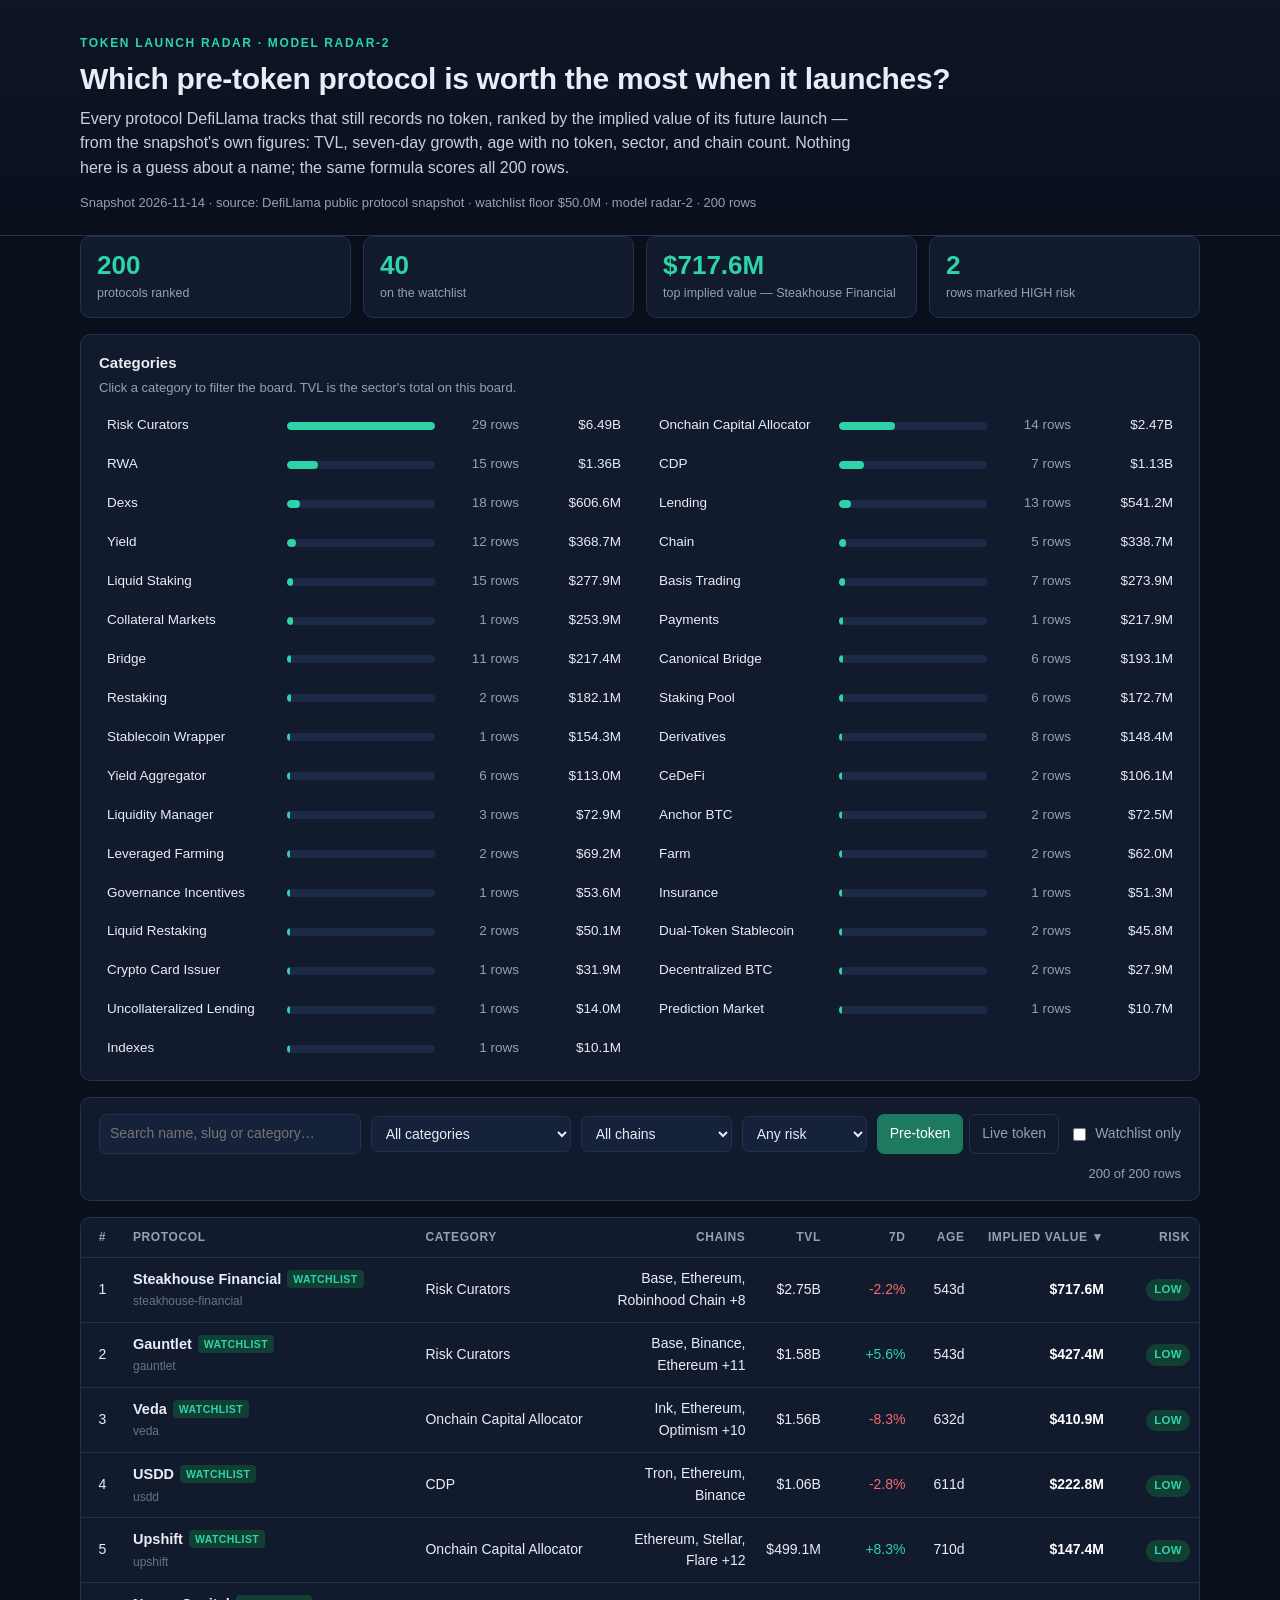
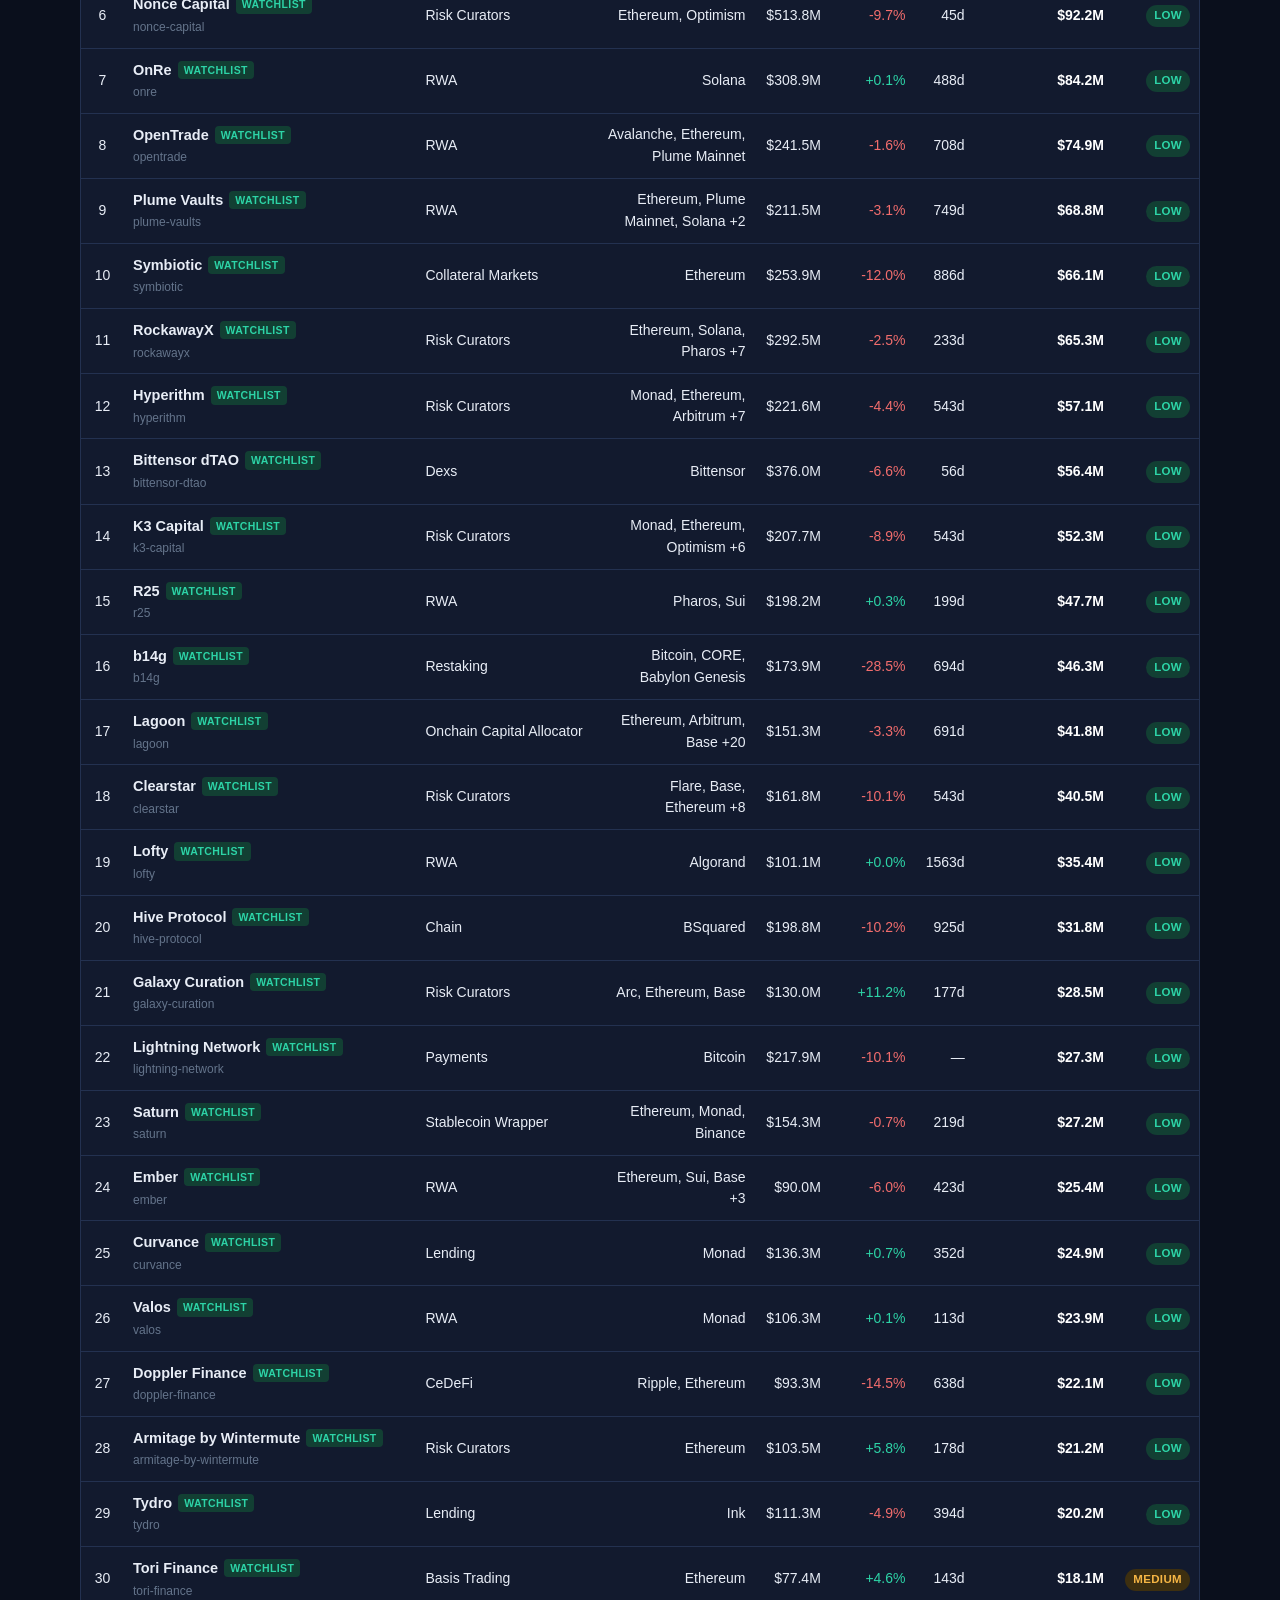
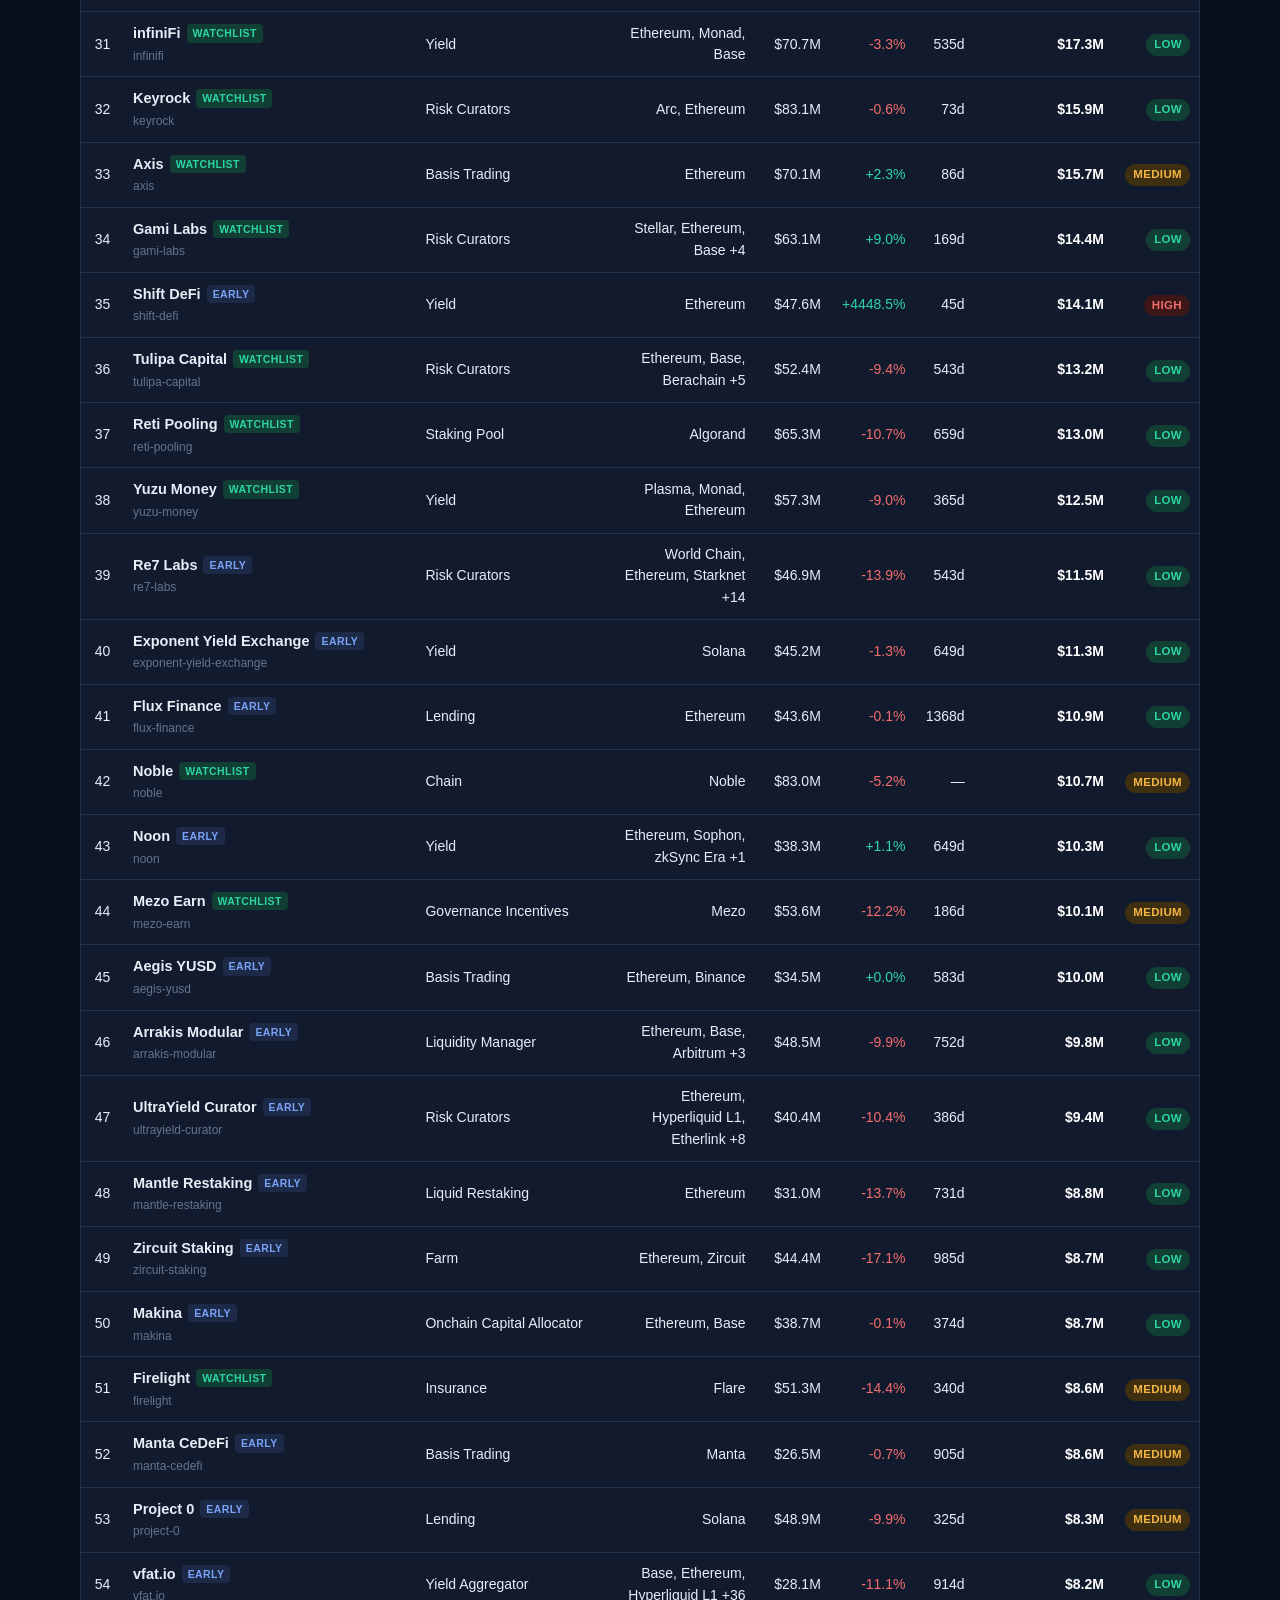
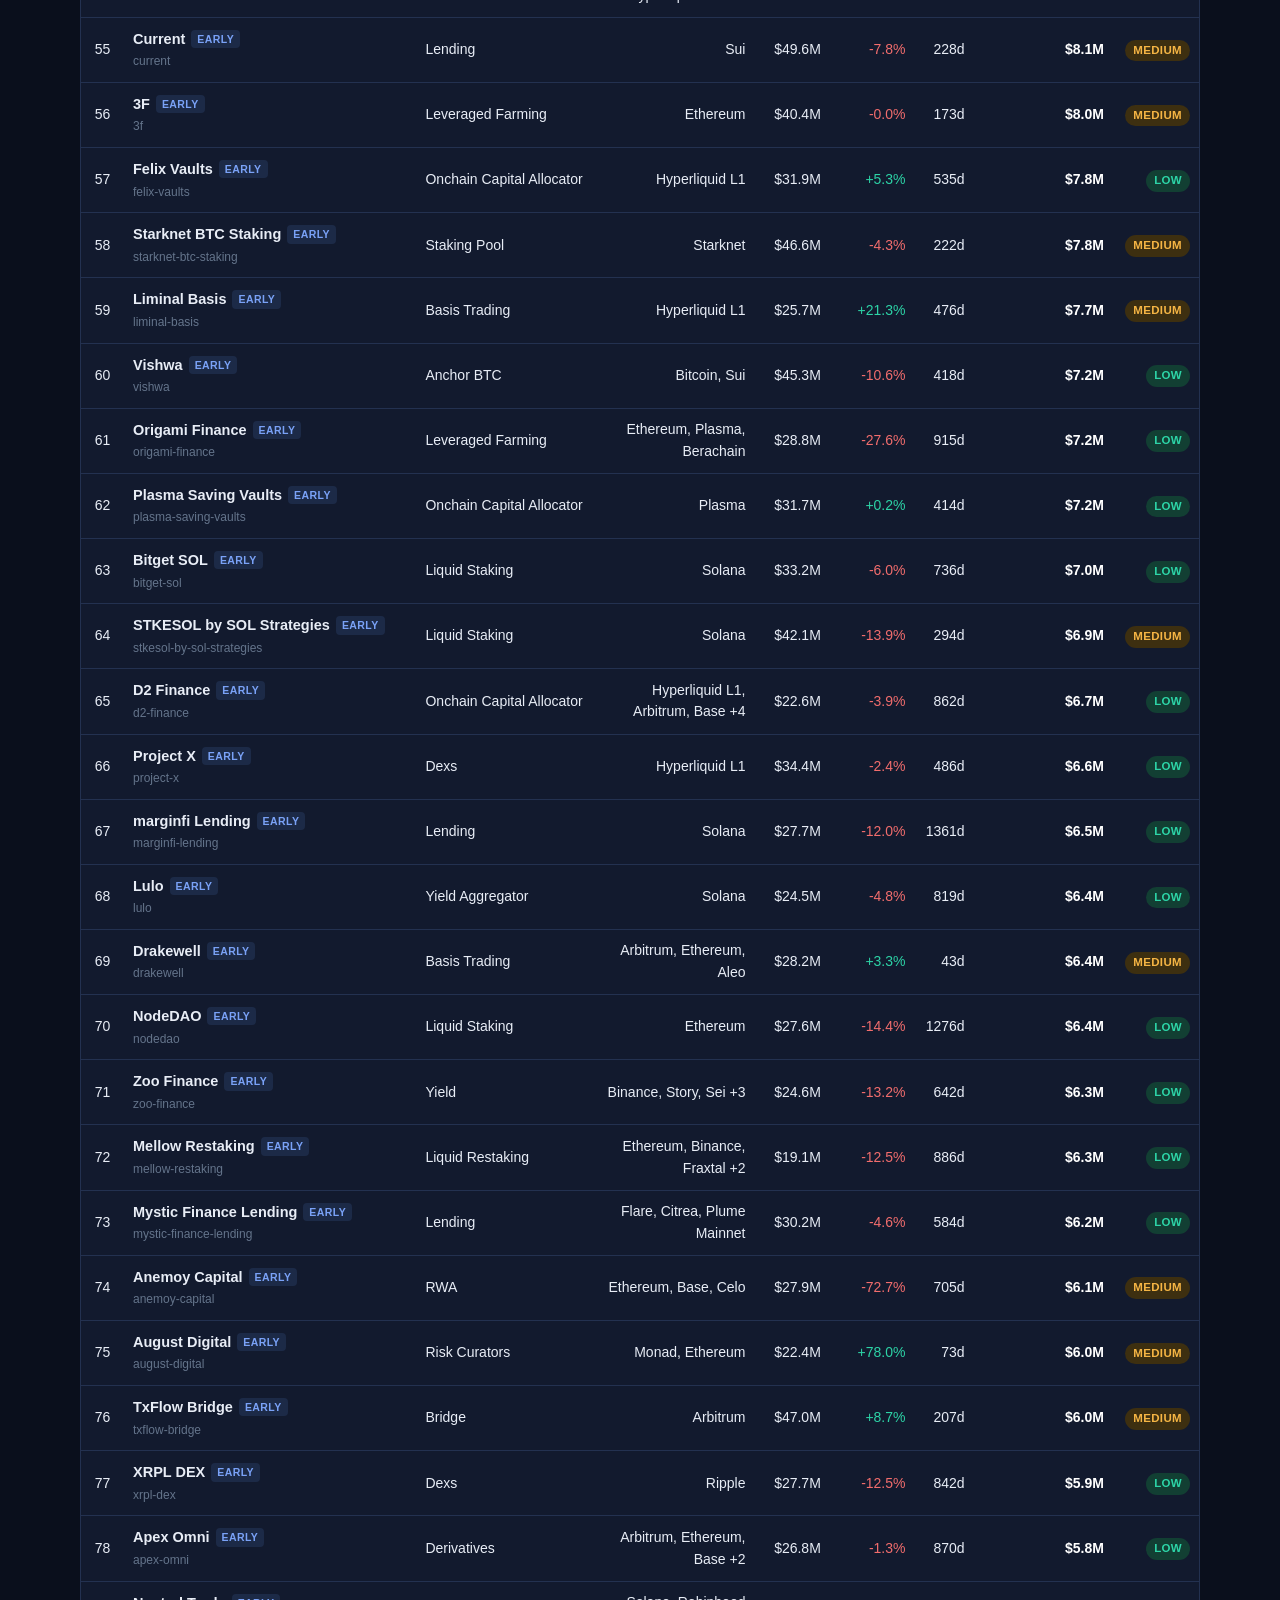
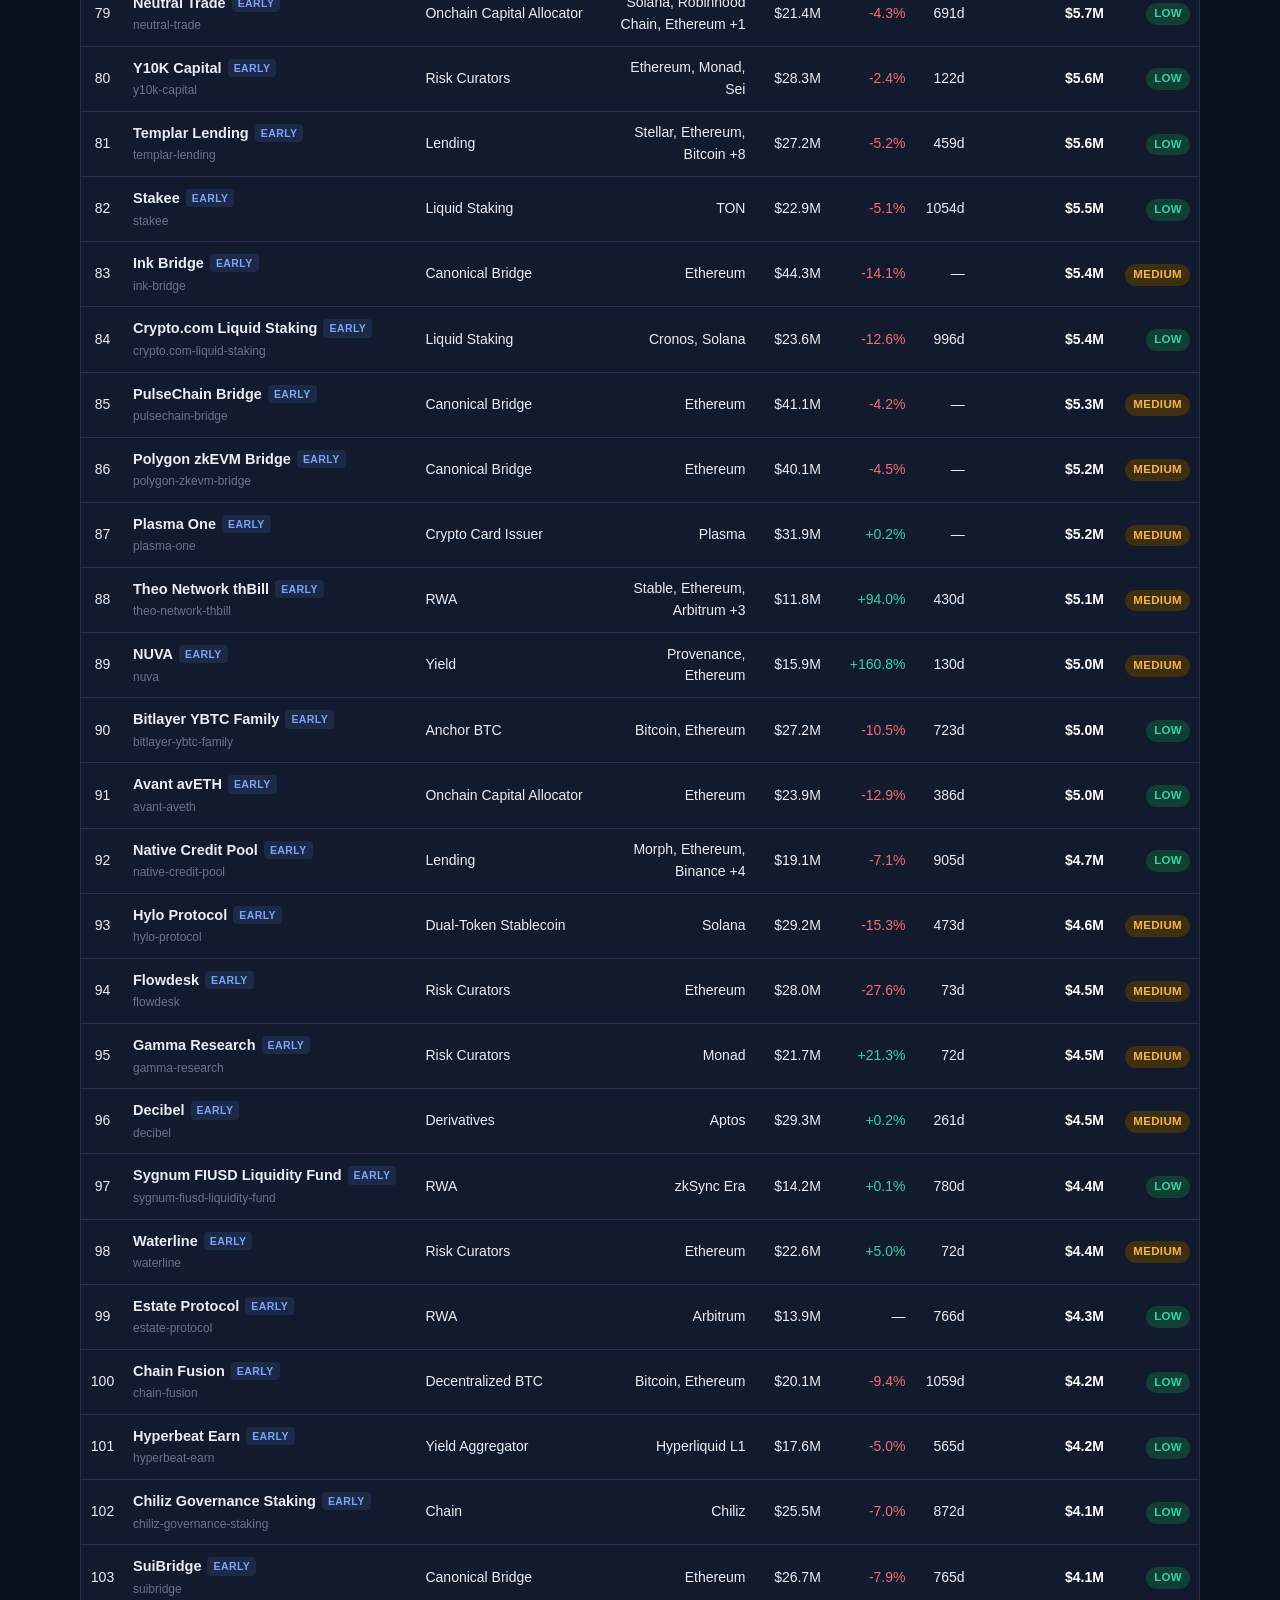
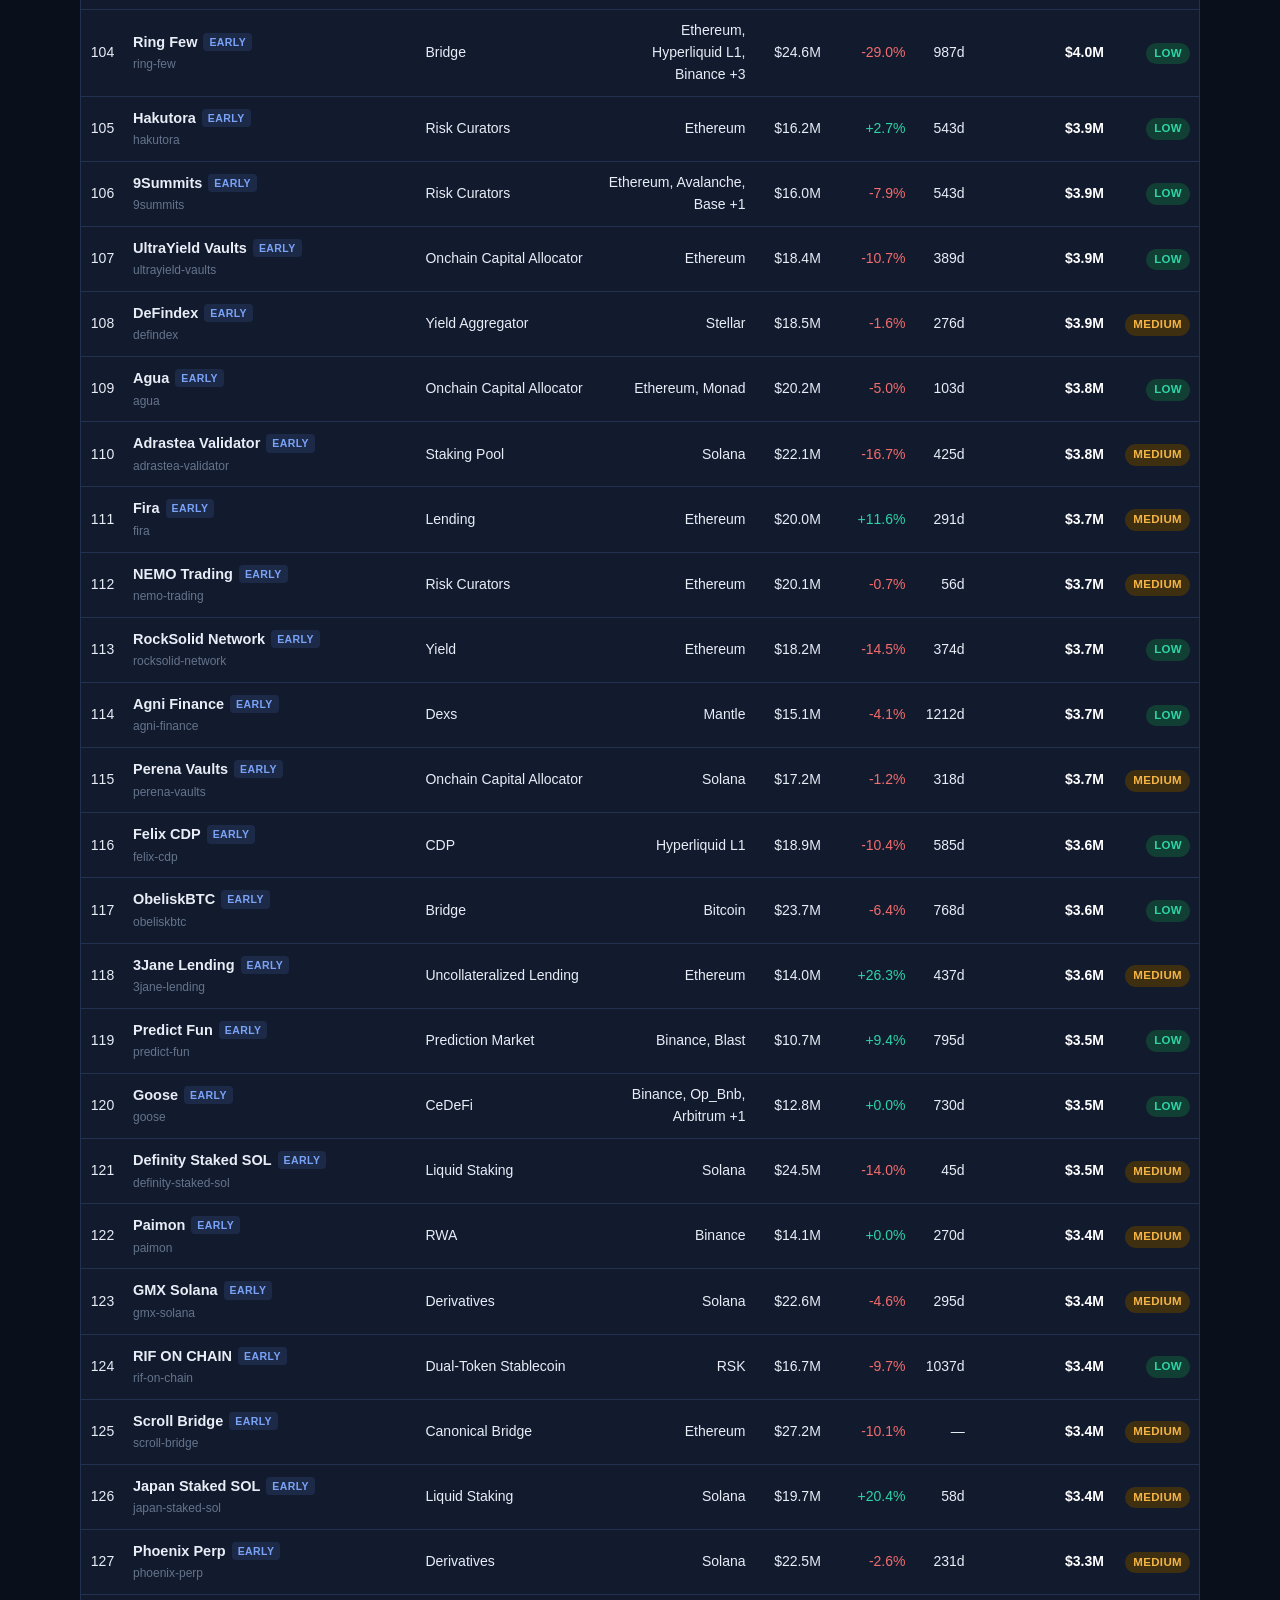
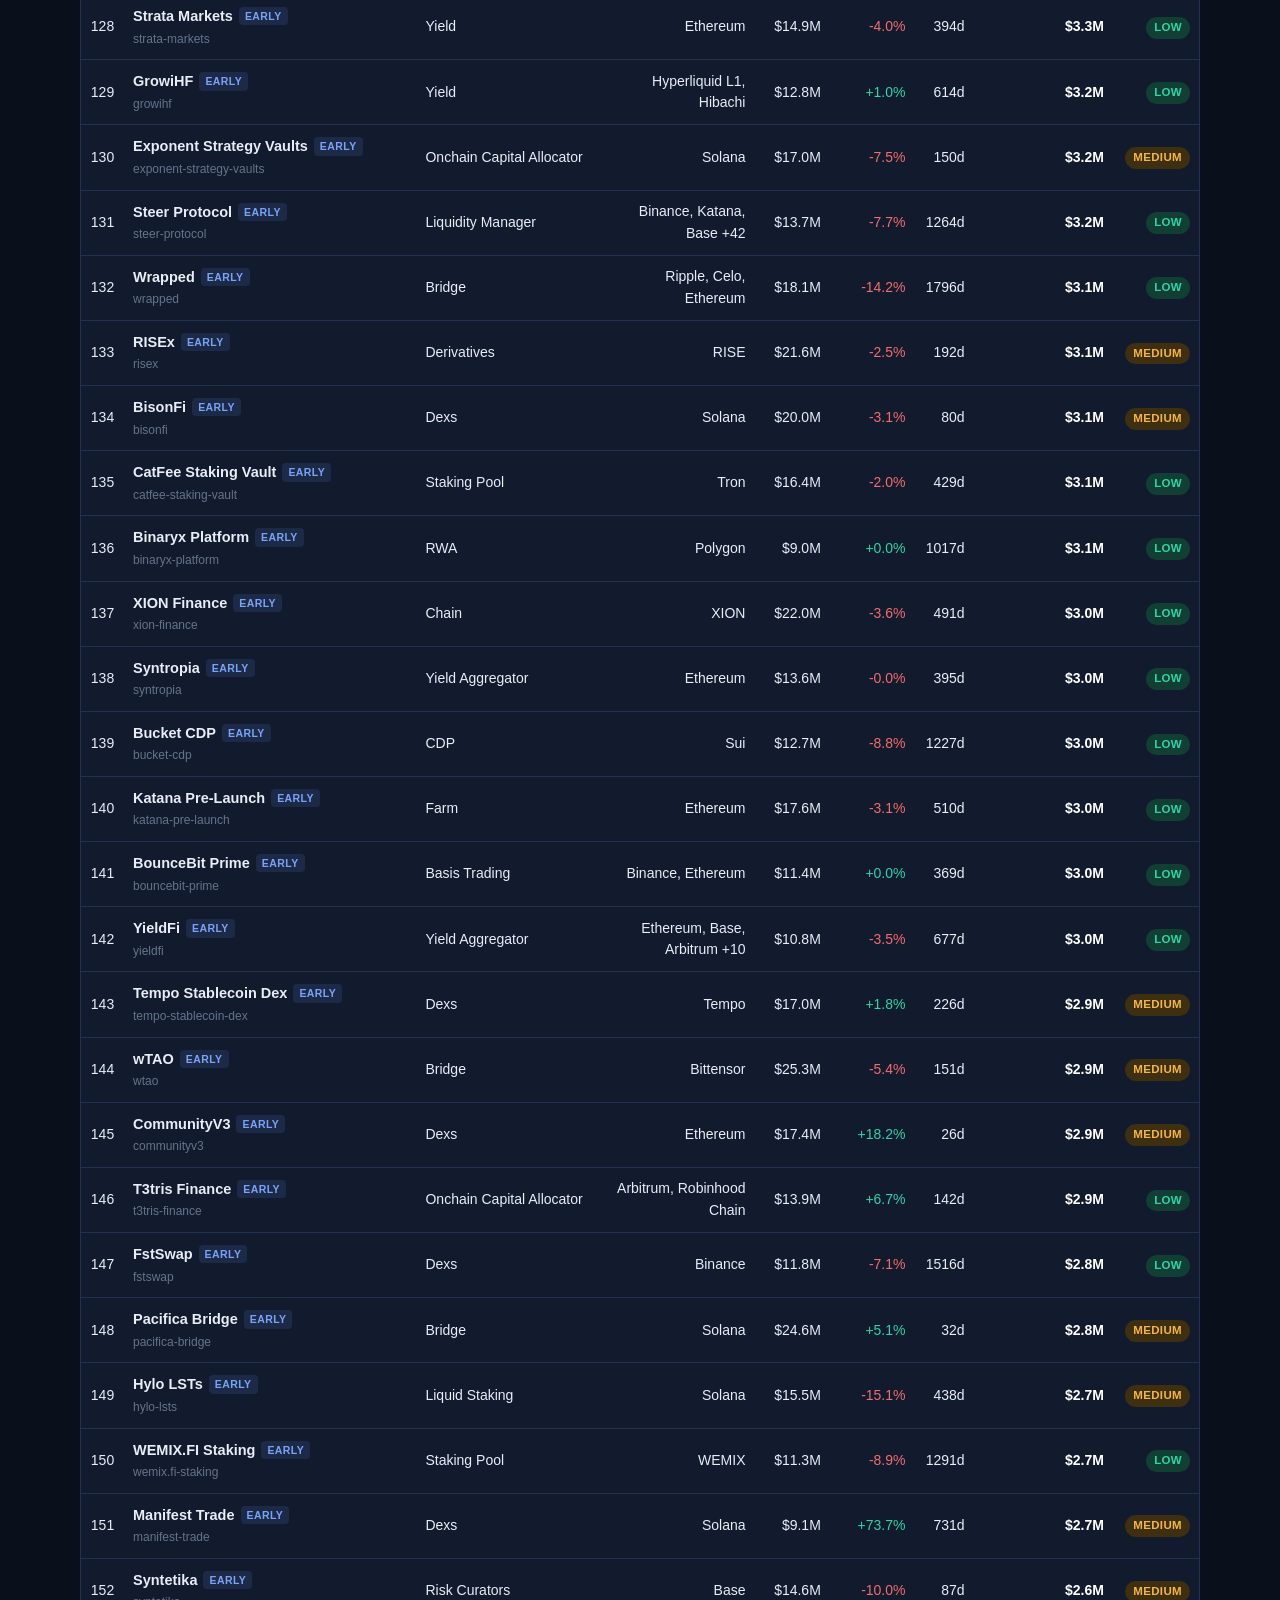
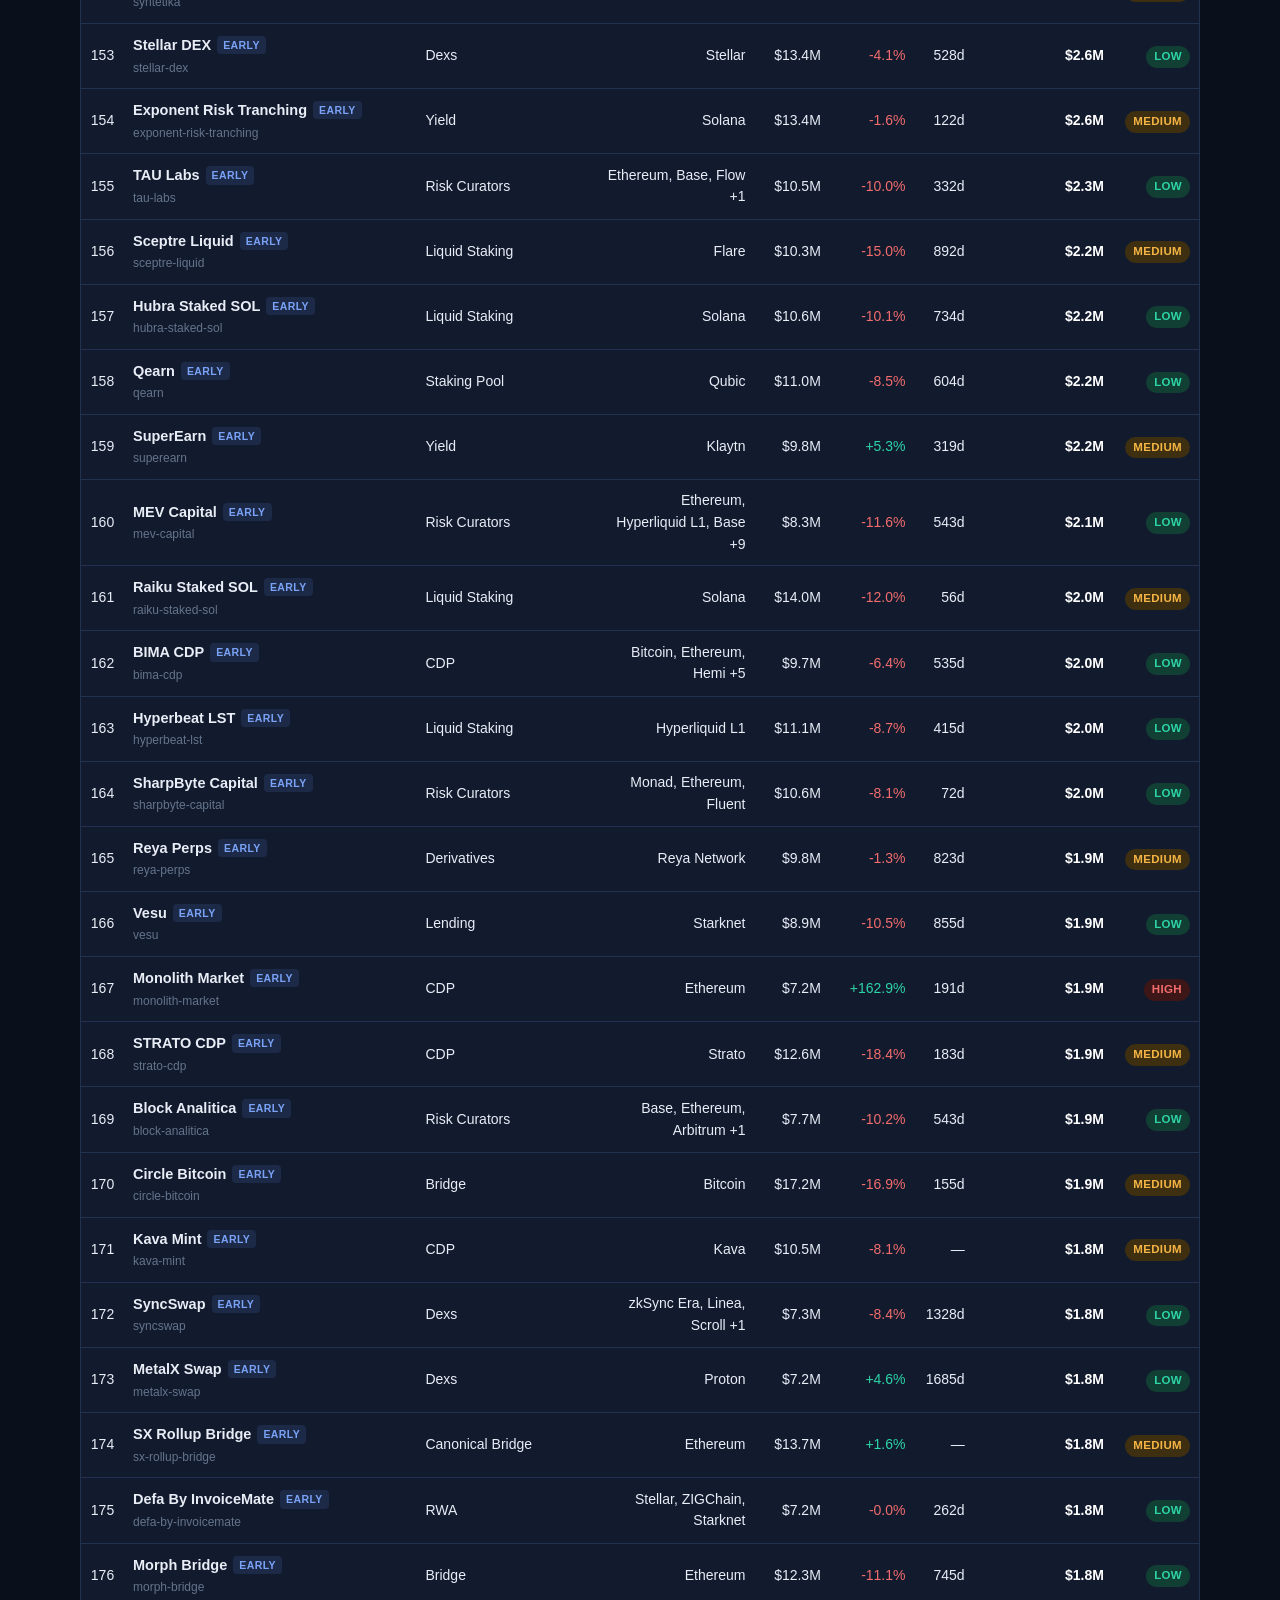
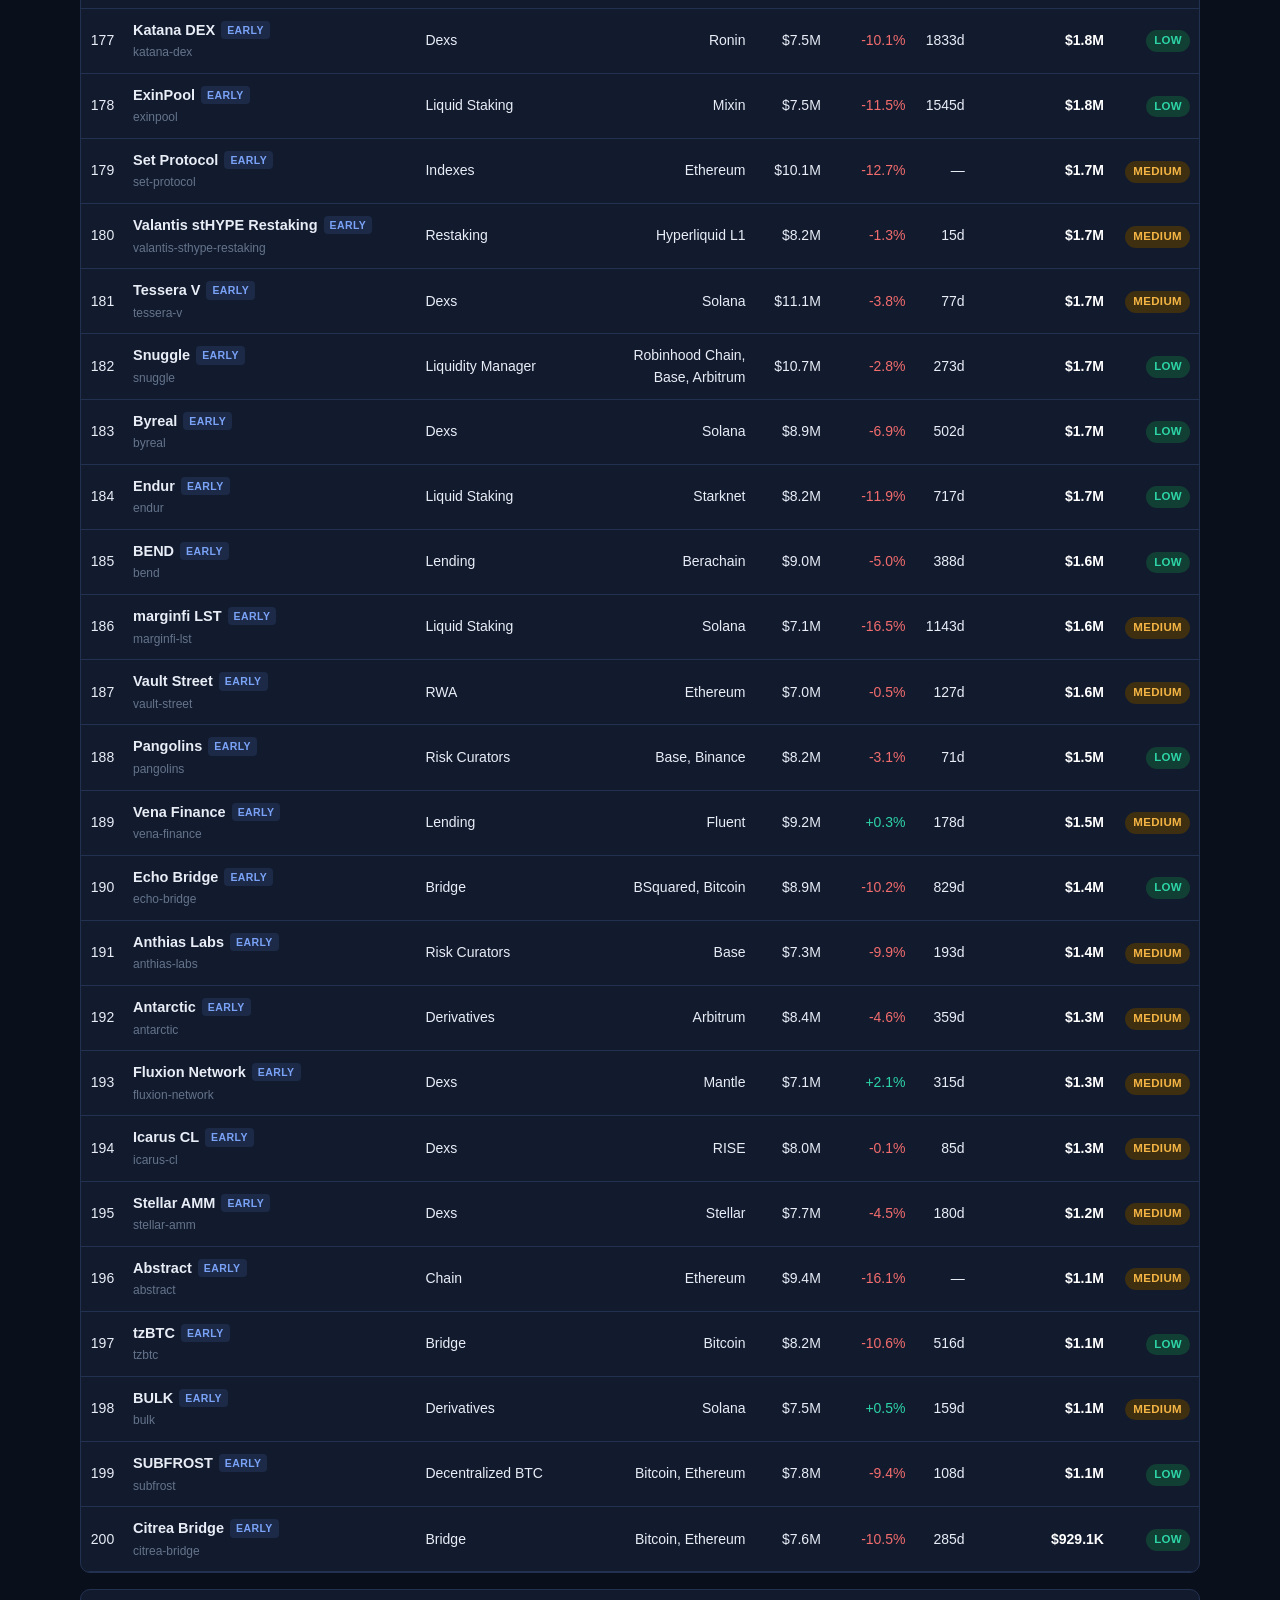
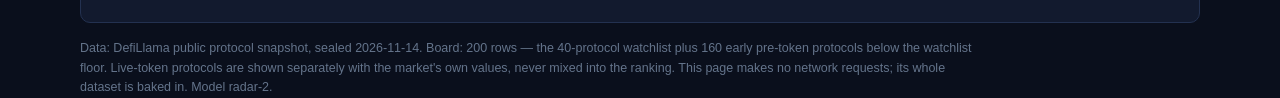
==== out/dashboard/index.html @ c3f850c4 "Token Launch Radar: 200-row board from 2026-11-14 DefiLlama snapshot, dashboard, dossier" ====
<!doctype html>
<html lang="en">
<head>
<meta charset="utf-8">
<meta name="viewport" content="width=device-width, initial-scale=1">
<title>Token Launch Radar — pre-token protocols, ranked by implied launch value</title>
<meta name="description" content="A static radar of pre-token DeFi protocols ranked by the implied value of their future token, with farm plans. Data: DefiLlama snapshot, 2026-11-14. No network.">
<link rel="stylesheet" href="app.css">
</head>
<body>
<header class="top">
  <div class="wrap">
    <p class="kicker">Token Launch Radar · model radar-2</p>
    <h1>Which pre-token protocol is worth the most when it launches?</h1>
    <p class="lede">Every protocol DefiLlama tracks that still records no token, ranked by the implied value of
    its future launch — from the snapshot's own figures: TVL, seven-day growth, age with no token,
    sector, and chain count. Nothing here is a guess about a name; the same formula scores all 200 rows.</p>
    <p class="meta" id="meta">Loading snapshot…</p>
  </div>
</header>
<main class="wrap" id="app">
  <section class="stats" id="stats" aria-label="Board statistics"></section>
  <section class="panel" id="cats" aria-label="Categories"></section>
  <section class="panel controls" id="controls" aria-label="Filters"></section>
  <section class="panel" id="detail" hidden aria-label="Protocol detail"></section>
  <section class="panel tablewrap" id="table" aria-label="Ranked board"></section>
  <section class="panel model" id="model" aria-label="How the model works"></section>
</main>
<footer class="wrap">
  <p>Data: DefiLlama public protocol snapshot, sealed 2026-11-14. Board: 200 rows — the 40-protocol
  watchlist plus 160 early pre-token protocols below the watchlist floor. Live-token protocols are
  shown separately with the market's own values, never mixed into the ranking. This page makes no
  network requests; its whole dataset is baked in. Model radar-2.</p>
</footer>
<script src="../data.js"></script>
<script src="app.js"></script>
</body>
</html>
---- out/dashboard/app.css ----
:root {
  --bg: #0a0f1c;
  --surface: #121a2e;
  --surface-2: #16213a;
  --border: #233150;
  --text: #e8edf6;
  --muted: #93a1b8;
  --faint: #64748b;
  --accent: #2dd4a7;
  --accent-dim: #1d7a61;
  --amber: #f5b544;
  --red: #f26d6d;
  --blue: #7aa2f7;
  --radius: 10px;
}
* { box-sizing: border-box; }
html { background: var(--bg); }
body {
  margin: 0;
  background: var(--bg);
  color: var(--text);
  font: 15px/1.55 -apple-system, "Segoe UI", Roboto, "Helvetica Neue", Arial, sans-serif;
  -webkit-font-smoothing: antialiased;
}
.wrap { max-width: 1160px; margin: 0 auto; padding: 0 20px; }
.top { padding: 34px 0 22px; border-bottom: 1px solid var(--border); background: linear-gradient(180deg, #0d1526, var(--bg)); }
.kicker { margin: 0 0 8px; color: var(--accent); font-size: 12px; font-weight: 700; letter-spacing: .14em; text-transform: uppercase; }
h1 { margin: 0 0 10px; font-size: 30px; line-height: 1.2; letter-spacing: -.01em; }
.lede { margin: 0 0 12px; max-width: 780px; color: #c6d0e2; font-size: 16px; }
.meta { margin: 0; color: var(--muted); font-size: 13px; }
main { padding: 20px 0 8px; }
.panel { background: var(--surface); border: 1px solid var(--border); border-radius: var(--radius); padding: 16px 18px; margin-bottom: 16px; }
.panel h2 { margin: 0 0 4px; font-size: 15px; }
.panel .sub { margin: 0 0 12px; color: var(--muted); font-size: 13px; }

/* stats */
.stats { display: grid; grid-template-columns: repeat(4, 1fr); gap: 12px; margin-bottom: 16px; }
.stat { background: var(--surface); border: 1px solid var(--border); border-radius: var(--radius); padding: 14px 16px; }
.stat b { display: block; font-size: 26px; line-height: 1.1; color: var(--accent); font-variant-numeric: tabular-nums; }
.stat span { color: var(--muted); font-size: 12.5px; }

/* category bars */
.catgrid { display: grid; grid-template-columns: repeat(2, 1fr); gap: 8px 22px; }
.cat { display: grid; grid-template-columns: 170px 1fr 74px 92px; align-items: center; gap: 10px; padding: 5px 8px; border-radius: 6px; border: 0; background: transparent; color: var(--text); font: inherit; font-size: 13.5px; text-align: left; cursor: pointer; }
.cat:hover, .cat.on { background: var(--surface-2); }
.cat.on { outline: 1px solid var(--accent-dim); }
.cat .bar { height: 8px; background: #1c2a47; border-radius: 4px; overflow: hidden; }
.cat .bar i { display: block; height: 100%; background: var(--accent); border-radius: 4px; }
.cat .n { color: var(--muted); text-align: right; font-variant-numeric: tabular-nums; }
.cat .tvl { text-align: right; font-variant-numeric: tabular-nums; }

/* controls */
.controls { display: flex; flex-wrap: wrap; gap: 10px; align-items: center; }
.controls input[type="search"], .controls select {
  background: var(--surface-2); color: var(--text); border: 1px solid var(--border);
  border-radius: 7px; padding: 8px 10px; font: inherit; font-size: 14px;
}
.controls input[type="search"] { flex: 1 1 220px; min-width: 180px; }
.controls select { cursor: pointer; }
.tabs { display: flex; gap: 6px; }
.tab {
  background: transparent; color: var(--muted); border: 1px solid var(--border);
  border-radius: 7px; padding: 8px 12px; font: inherit; font-size: 14px; cursor: pointer;
}
.tab[aria-pressed="true"] { background: var(--accent-dim); color: #fff; border-color: var(--accent-dim); }
.chk { display: inline-flex; gap: 6px; align-items: center; color: var(--muted); font-size: 14px; cursor: pointer; }
.count { margin-left: auto; color: var(--muted); font-size: 13px; }

/* table */
.tablewrap { padding: 0; overflow-x: auto; }
table { width: 100%; border-collapse: collapse; font-size: 14px; }
th, td { padding: 10px 9px; text-align: right; border-bottom: 1px solid var(--border); white-space: nowrap; font-variant-numeric: tabular-nums; }
/* Board table must fit its 1,118px container at a 1440px viewport (was 1,245px,
   clipping Implied value and hiding Risk): the Chains column wraps instead of
   forcing the table wider, and cell padding is trimmed 12px -> 9px. */
th:nth-child(4), td:nth-child(4) { white-space: normal; max-width: 150px; }
th:first-child, td:first-child { text-align: center; }
th:nth-child(2), td:nth-child(2), th:nth-child(3), td:nth-child(3) { text-align: left; }
th { color: var(--muted); font-size: 12px; text-transform: uppercase; letter-spacing: .05em; }
th button { background: none; border: 0; color: inherit; font: inherit; cursor: pointer; padding: 0; text-transform: inherit; letter-spacing: inherit; }
th button:hover { color: var(--text); }
tbody tr { cursor: pointer; }
tbody tr:hover, tbody tr.sel { background: var(--surface-2); }
td.name b { display: block; font-size: 14.5px; }
td.name small { color: var(--faint); font-size: 12px; }
.pos { color: var(--accent); }
.neg { color: var(--red); }
.implied { font-weight: 700; color: #fff; }
.tag { display: inline-block; margin-left: 6px; padding: 1px 6px; border-radius: 4px; font-size: 10.5px; font-weight: 700; letter-spacing: .04em; vertical-align: 1px; }
.tag.wl { background: #123f33; color: var(--accent); }
.tag.early { background: #1c2a47; color: var(--blue); }
.badge { display: inline-block; padding: 2px 8px; border-radius: 20px; font-size: 11.5px; font-weight: 700; letter-spacing: .03em; }
.badge.LOW { background: #123f33; color: var(--accent); }
.badge.MEDIUM { background: #3d2f10; color: var(--amber); }
.badge.HIGH { background: #3d1717; color: var(--red); }
.empty { padding: 28px; text-align: center; color: var(--muted); }
.empty button { margin-top: 10px; background: var(--accent-dim); color: #fff; border: 0; border-radius: 7px; padding: 8px 14px; font: inherit; cursor: pointer; }

/* detail */
#detail { border-color: var(--accent-dim); }
.detail-head { display: flex; flex-wrap: wrap; gap: 8px 16px; align-items: baseline; }
.detail-head h2 { font-size: 22px; margin: 0; }
.detail-head .cat { color: var(--muted); font-size: 13.5px; }
.detail-head .close { margin-left: auto; background: transparent; color: var(--muted); border: 1px solid var(--border); border-radius: 7px; padding: 5px 10px; font: inherit; cursor: pointer; }
.detail-grid { display: grid; grid-template-columns: 1fr 1fr; gap: 18px; margin-top: 12px; }
.detail-grid h3 { margin: 0 0 8px; font-size: 13px; text-transform: uppercase; letter-spacing: .06em; color: var(--muted); }
.big { font-size: 30px; font-weight: 800; color: var(--accent); font-variant-numeric: tabular-nums; }
.kv { display: grid; grid-template-columns: auto 1fr; gap: 3px 14px; font-size: 13.5px; }
.kv dt { color: var(--muted); }
.kv dd { margin: 0; text-align: right; font-variant-numeric: tabular-nums; }
.eq { font-family: ui-monospace, "SF Mono", Menlo, Consolas, monospace; font-size: 13px; background: var(--surface-2); border: 1px solid var(--border); border-radius: 7px; padding: 10px 12px; overflow-x: auto; white-space: nowrap; }
.reasons { margin: 8px 0 0; padding-left: 18px; color: #c6d0e2; font-size: 13.5px; }
.reasons li { margin-bottom: 3px; }
.steps { margin: 0; padding: 0; list-style: none; counter-reset: s; }
.steps li { counter-increment: s; position: relative; padding: 0 0 12px 34px; font-size: 13.5px; }
.steps li::before { content: counter(s); position: absolute; left: 0; top: 0; width: 22px; height: 22px; border-radius: 50%; background: var(--accent-dim); color: #fff; font-size: 12px; font-weight: 700; text-align: center; line-height: 22px; }
.steps li b { color: var(--accent); }
.steps .meta2 { display: block; color: var(--muted); font-size: 12.5px; }

/* model note */
.model p { margin: 0 0 8px; color: #c6d0e2; font-size: 13.5px; }
.model code { font-family: ui-monospace, "SF Mono", Menlo, Consolas, monospace; font-size: 12.5px; background: var(--surface-2); padding: 1px 5px; border-radius: 4px; }
footer { padding: 6px 20px 34px; color: var(--faint); font-size: 12.5px; }
footer p { margin: 0; max-width: 900px; }
@media (max-width: 760px) {
  .stats { grid-template-columns: repeat(2, 1fr); }
  .catgrid, .detail-grid { grid-template-columns: 1fr; }
  .cat { grid-template-columns: 130px 1fr 60px 80px; }
  h1 { font-size: 24px; }
}
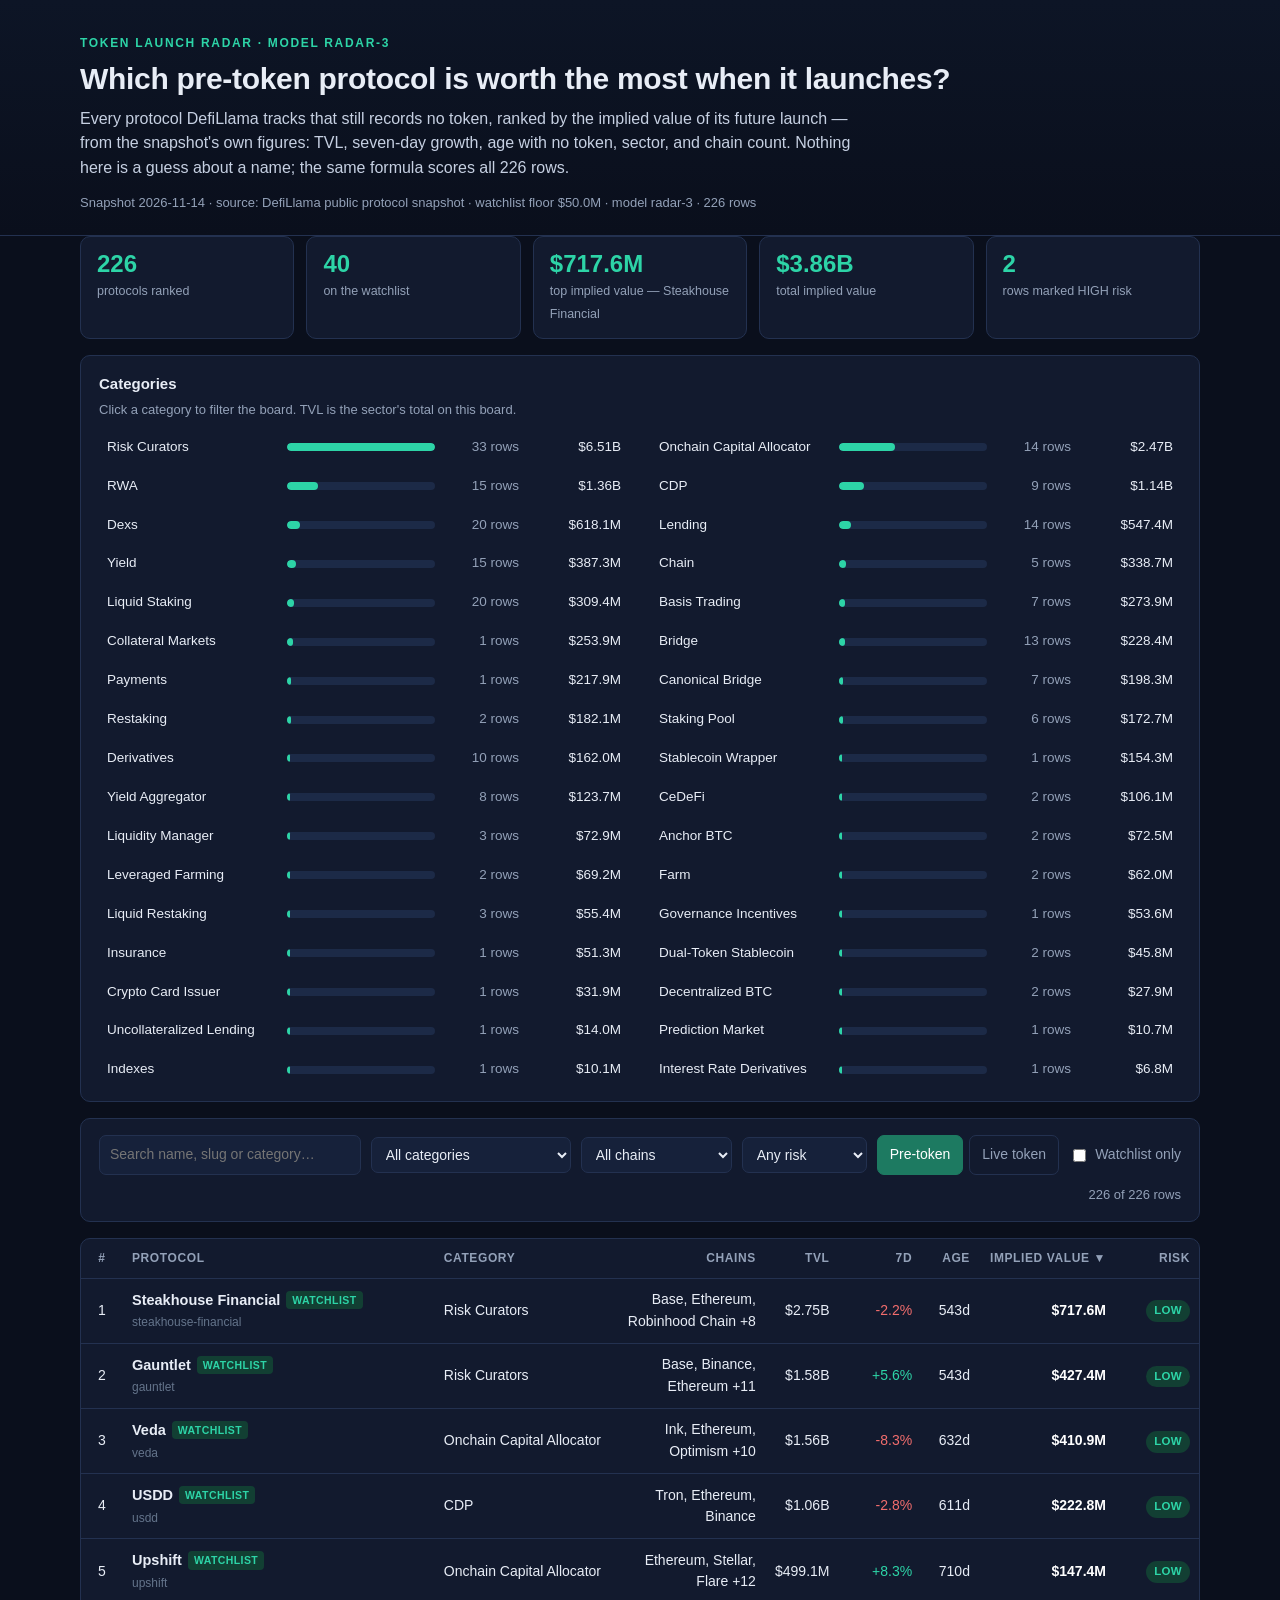
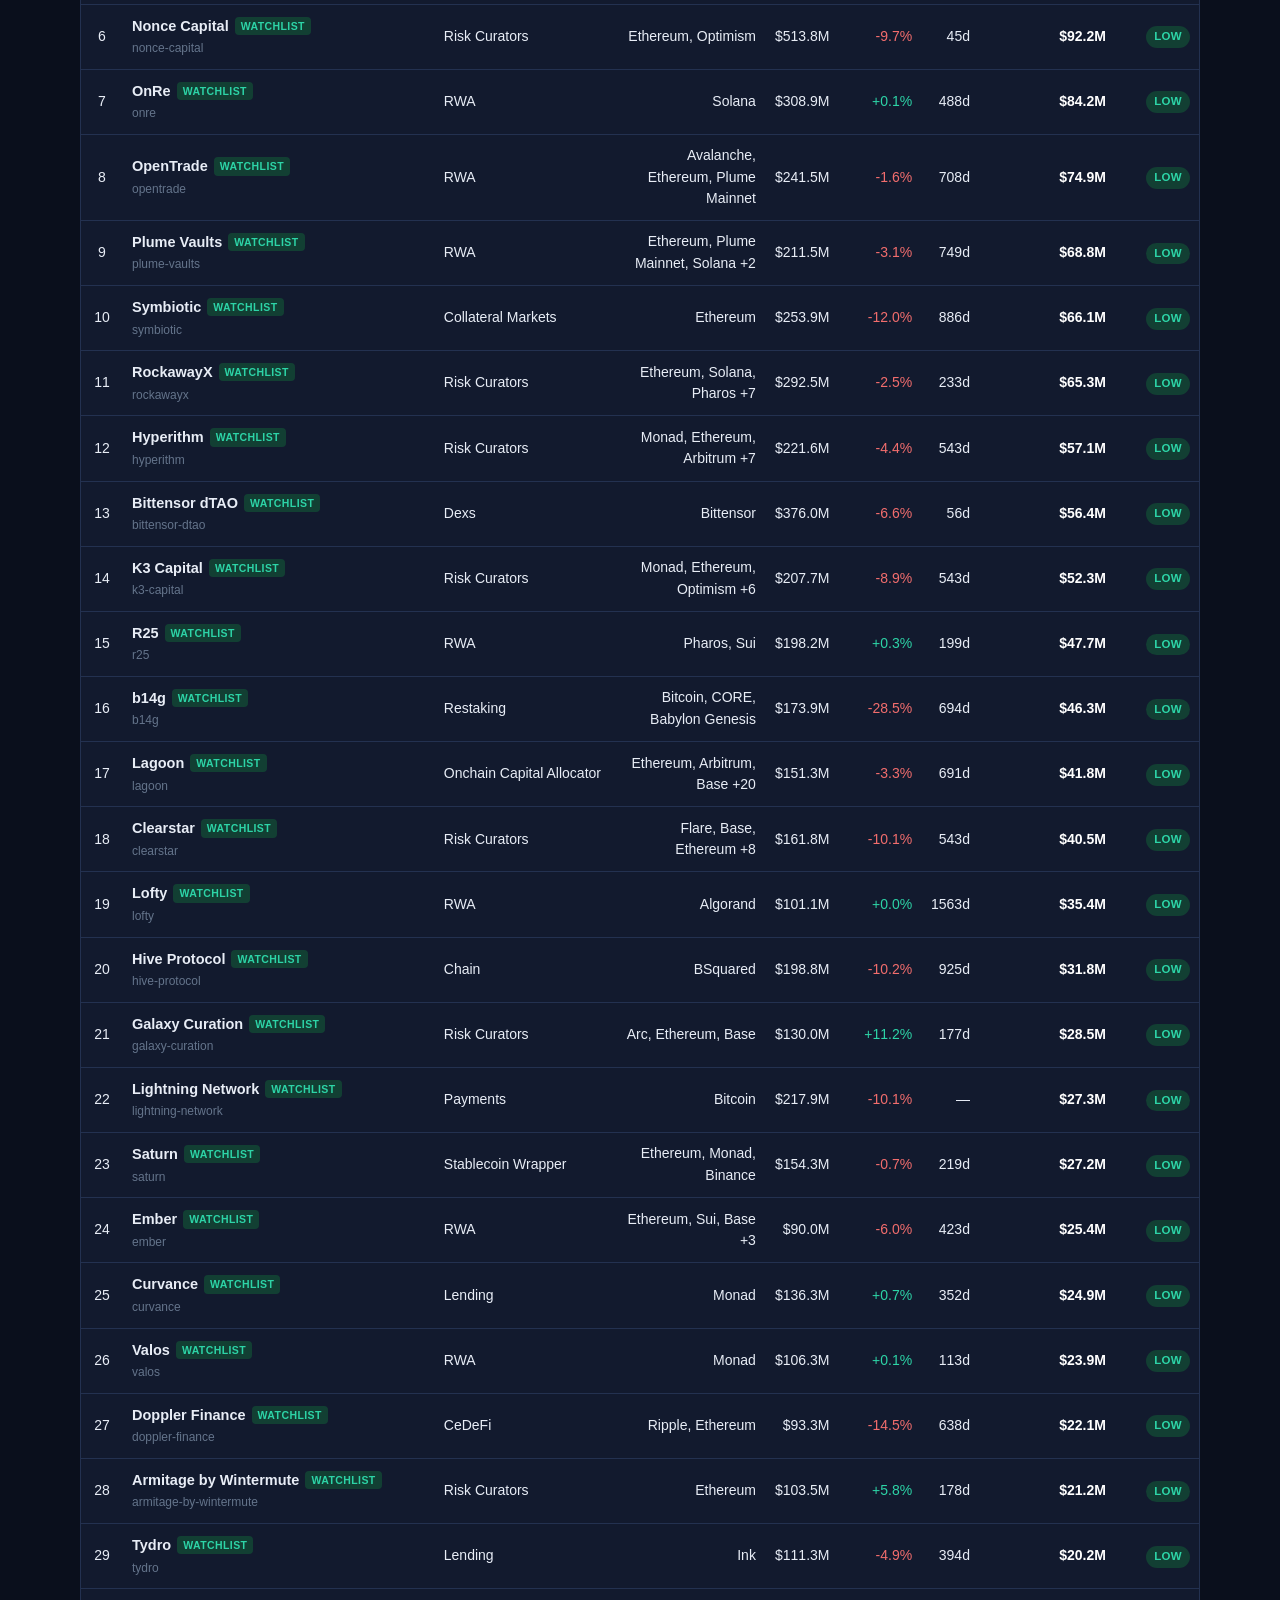
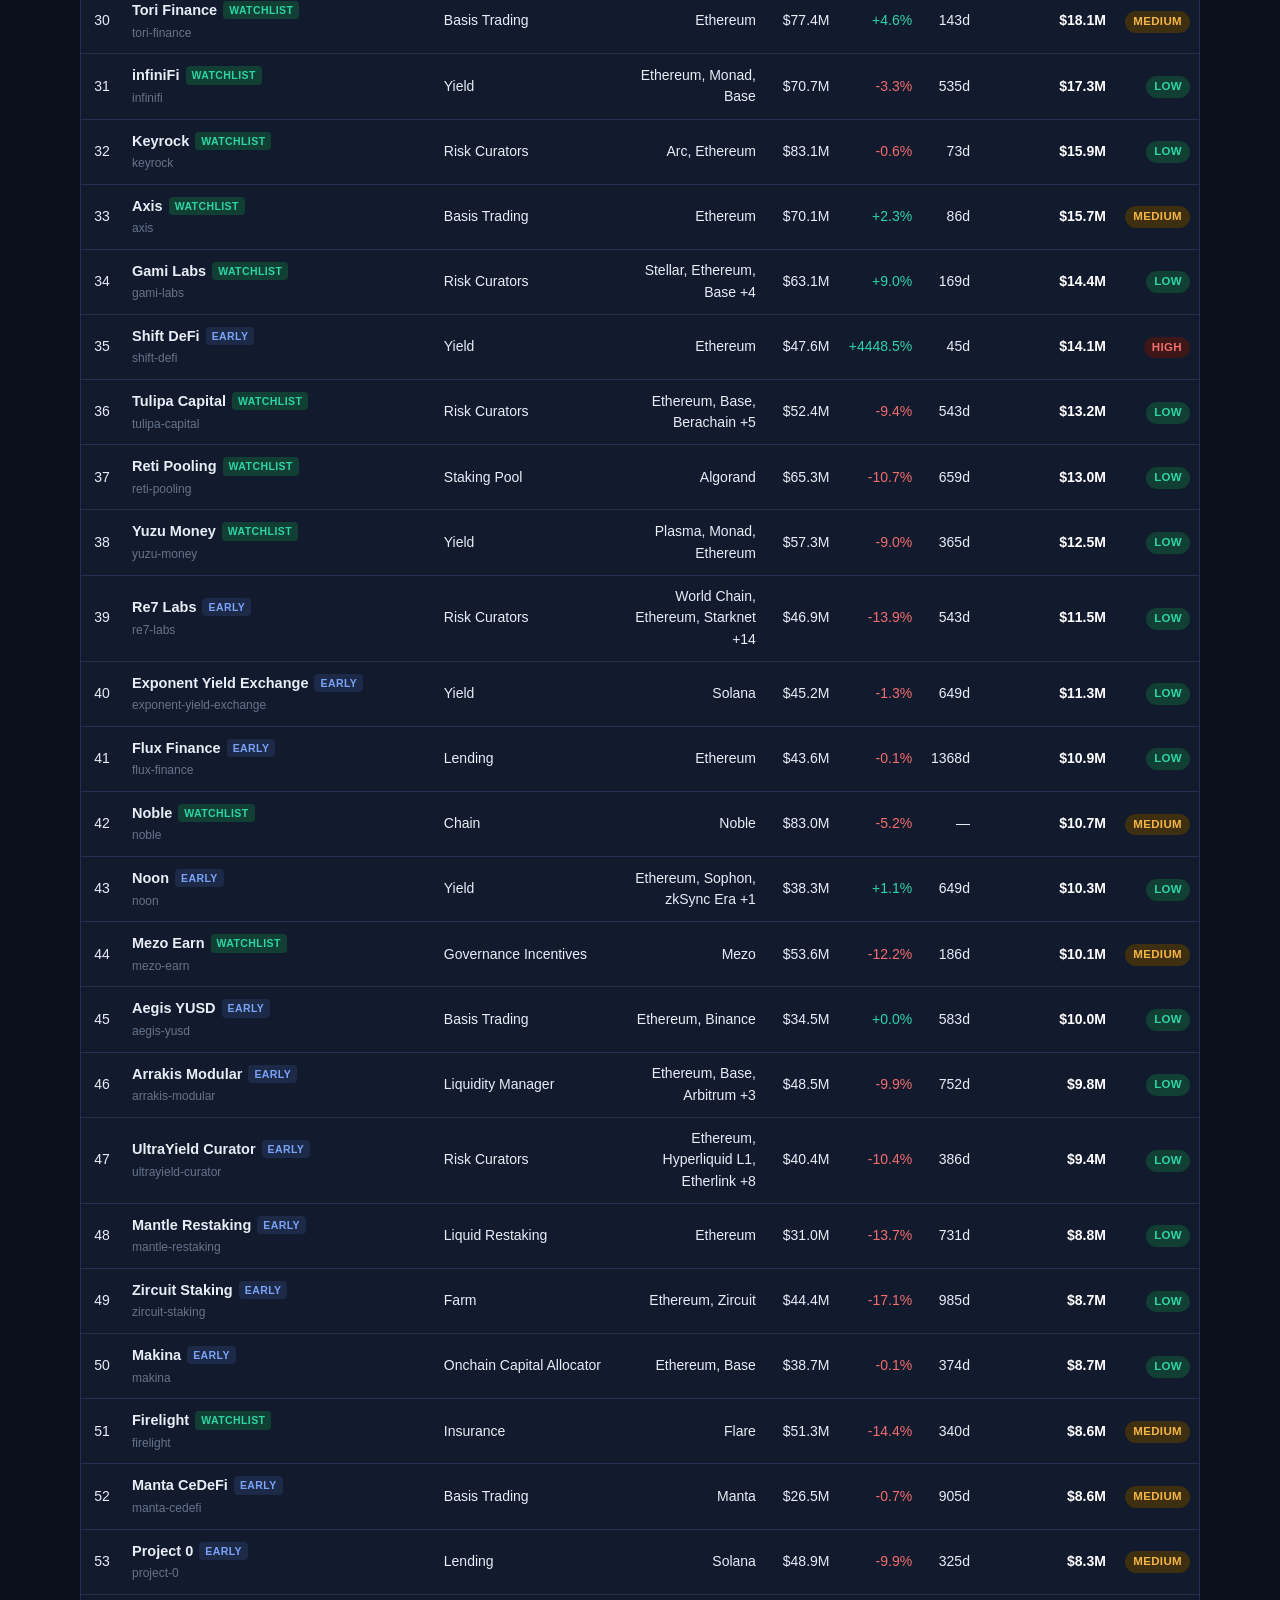
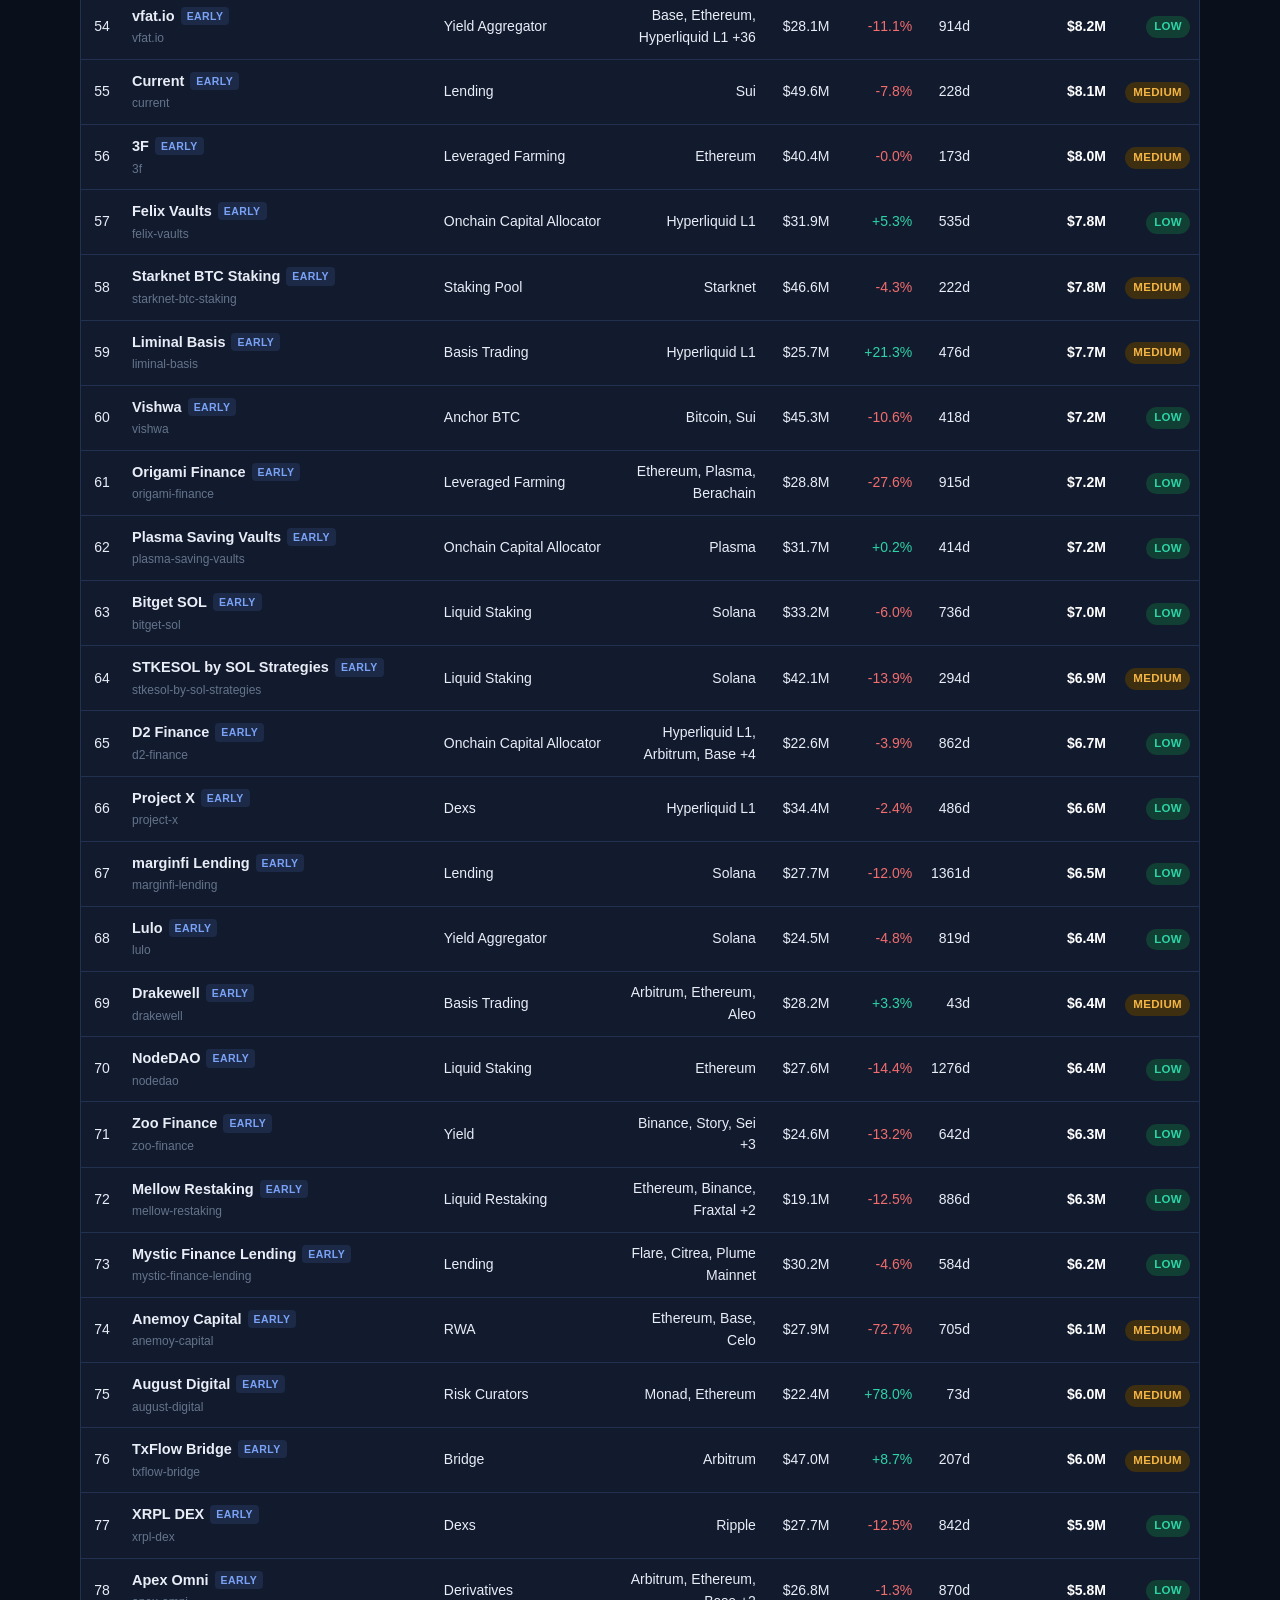
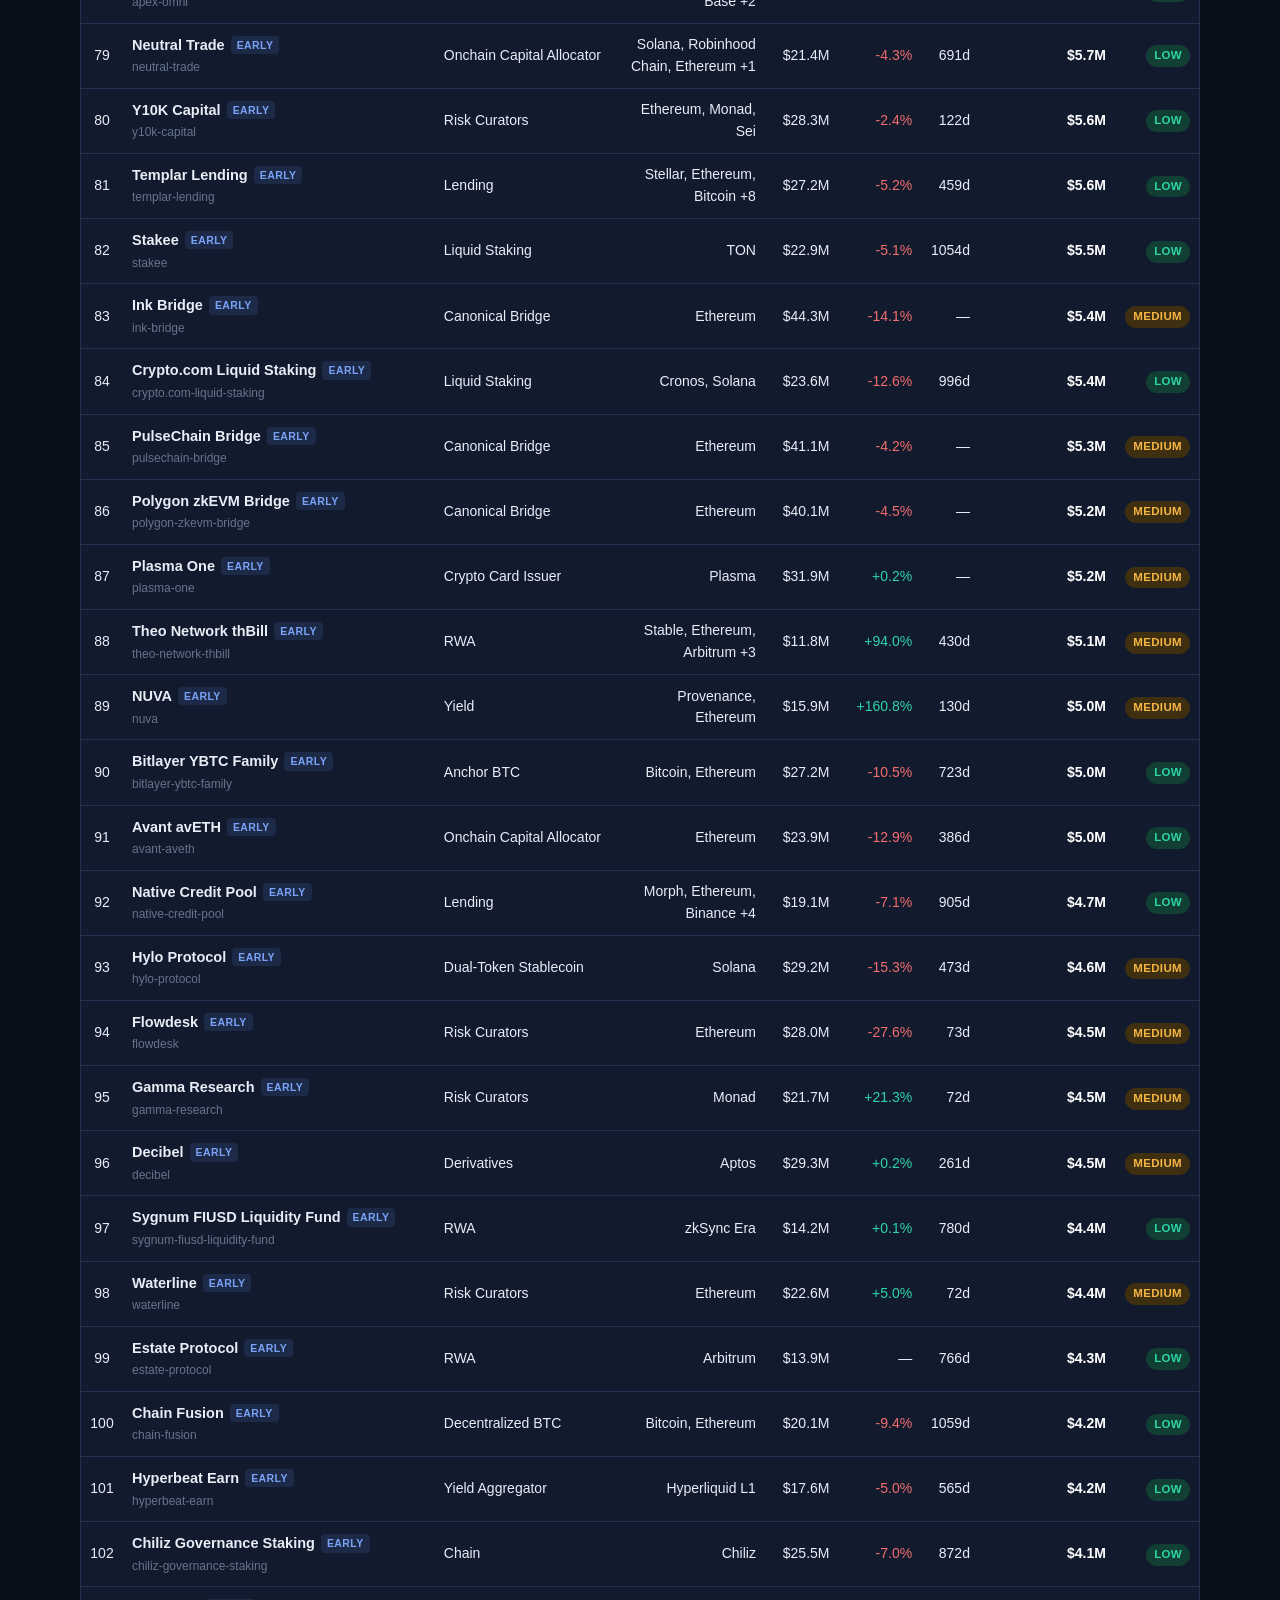
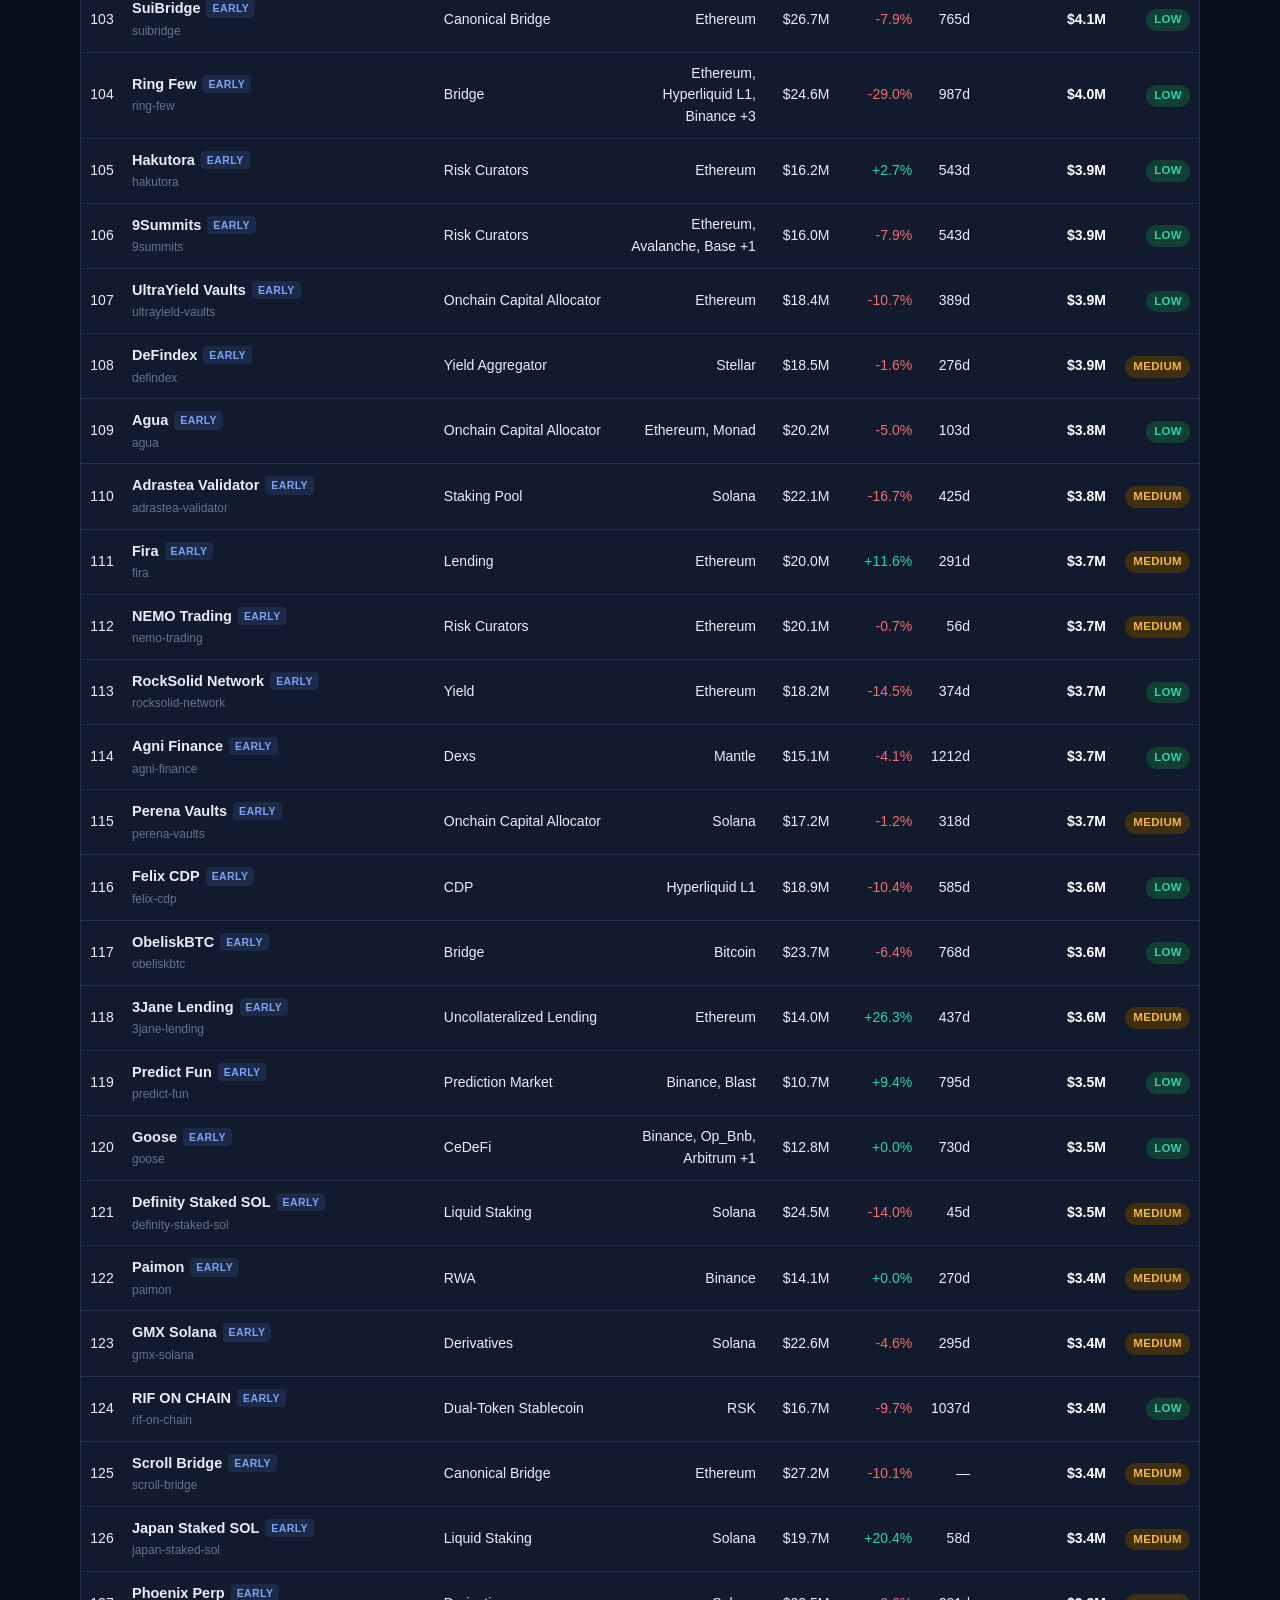
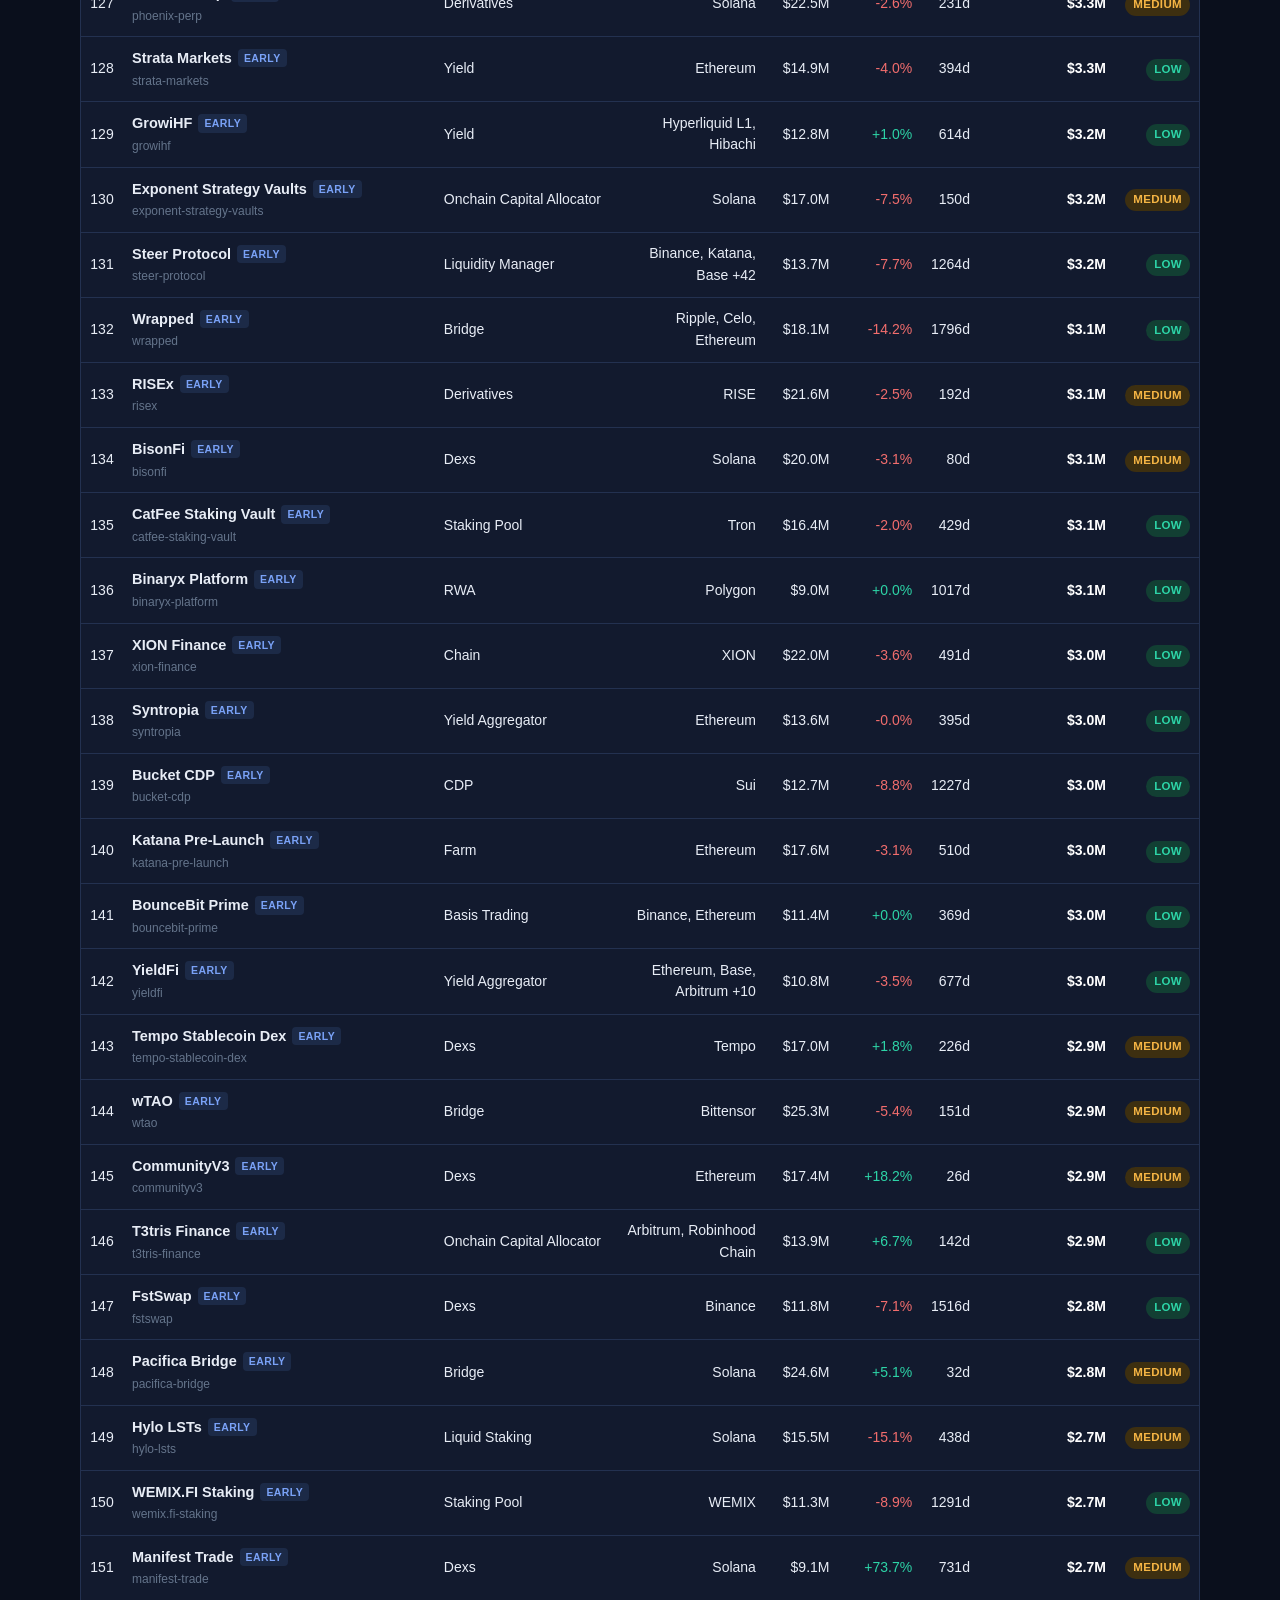
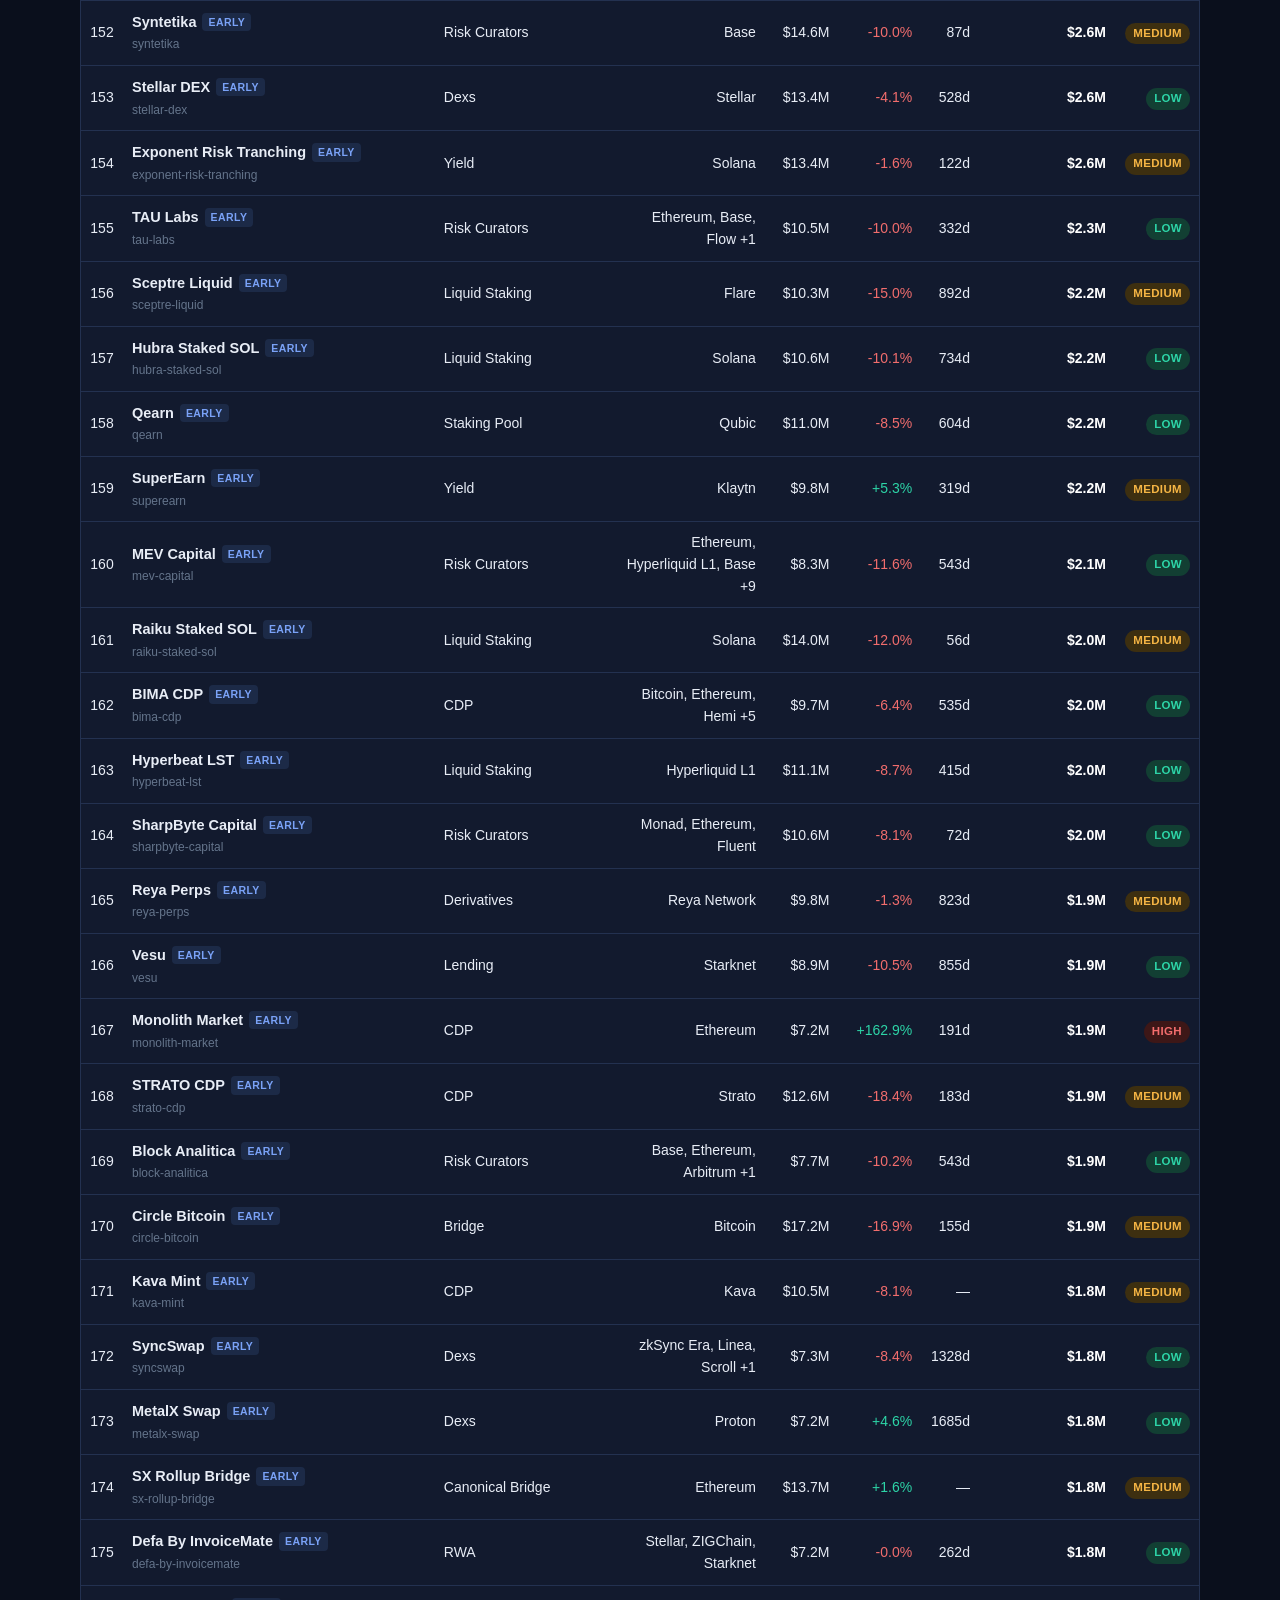
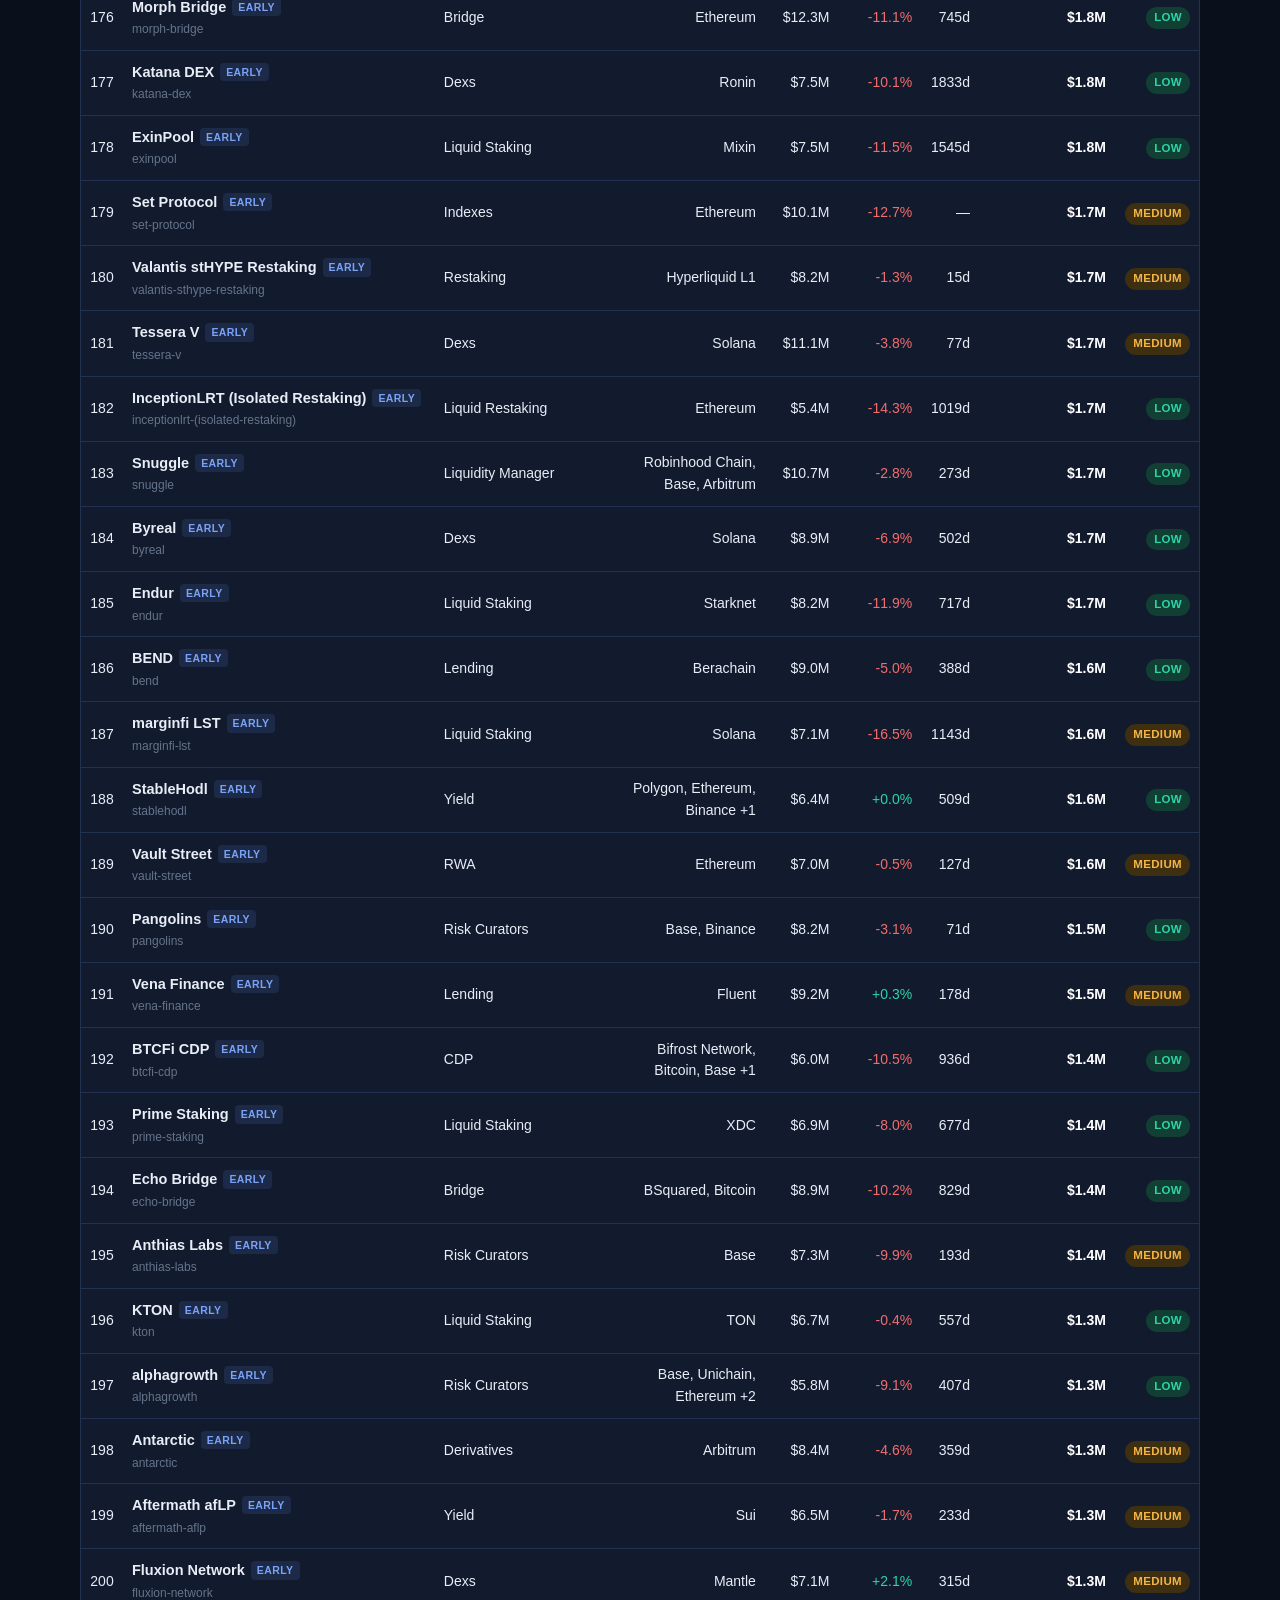
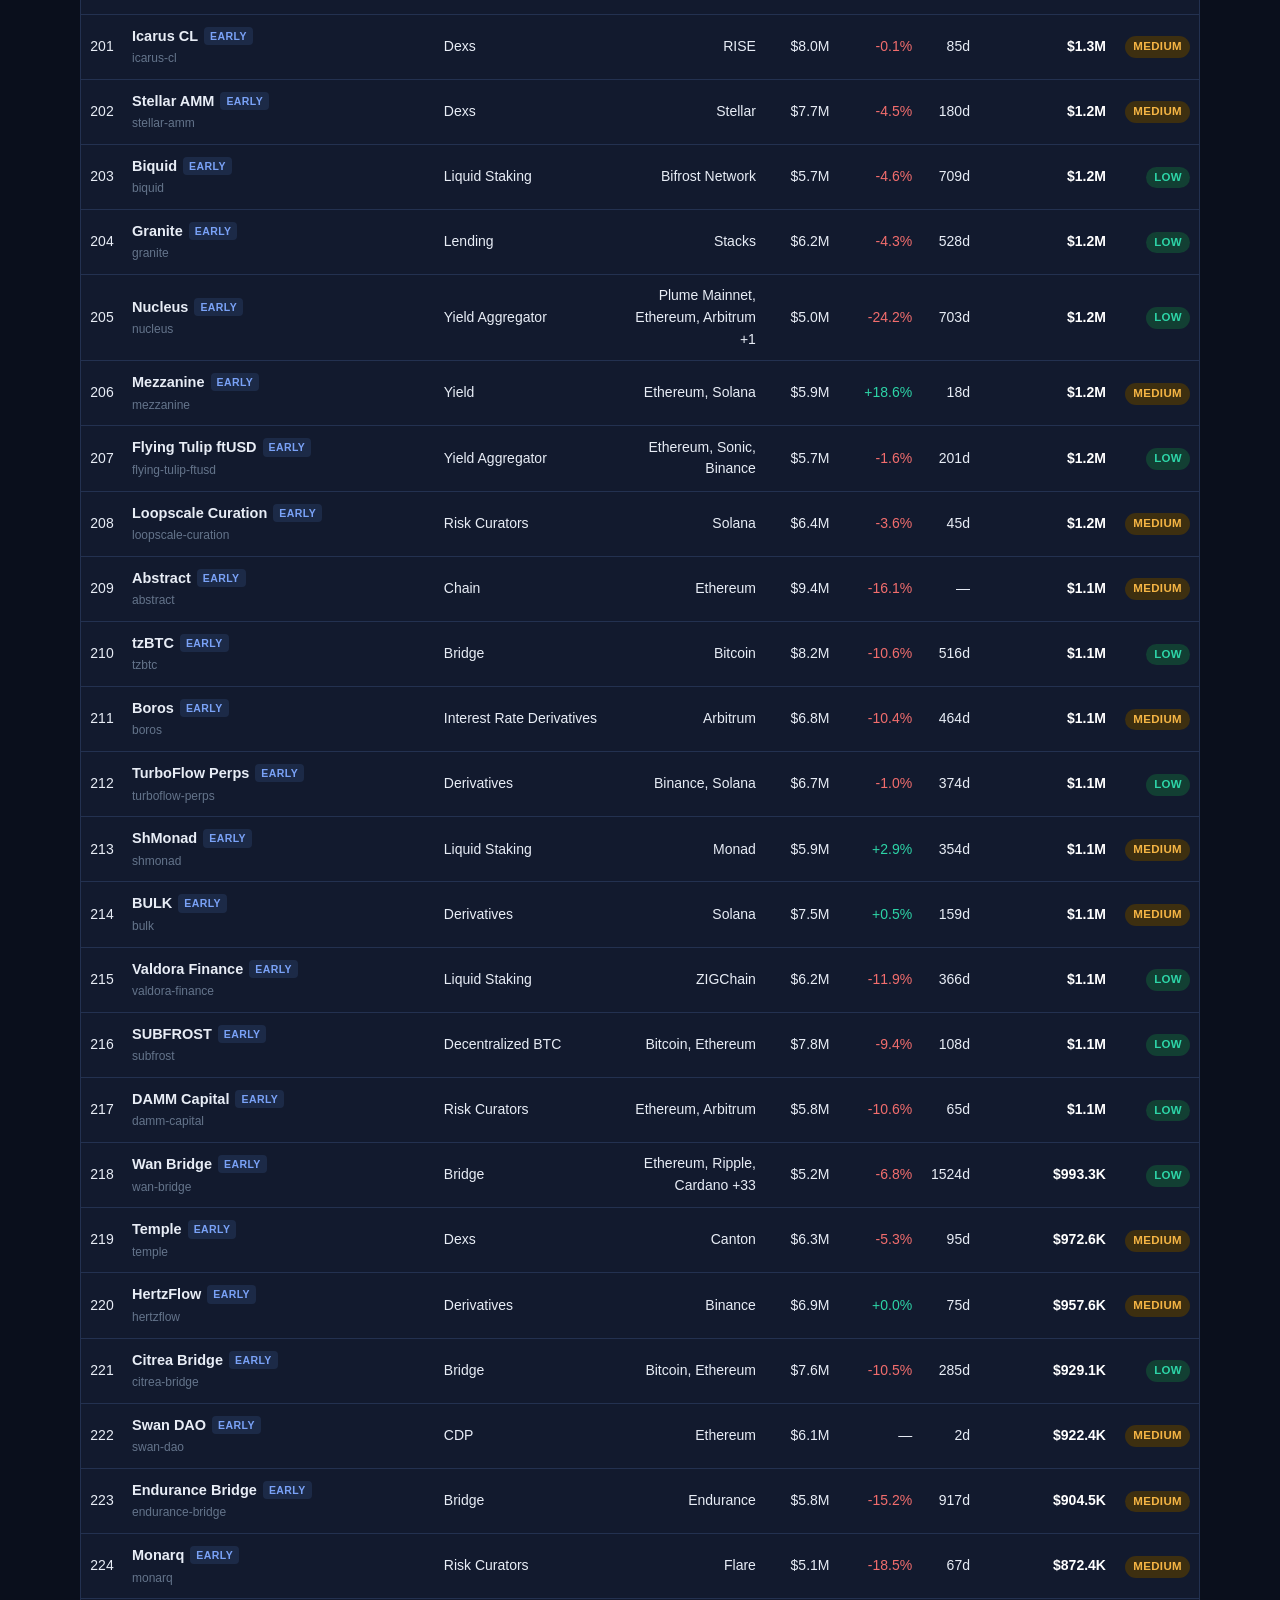
==== commit 7dae93fd: "Radar-3: full 226-row coverage, risk-adjusted value, seven-step farm plans" ====
--- a/out/dashboard/index.html
+++ b/out/dashboard/index.html
@@ -10,11 +10,11 @@
 <body>
 <header class="top">
   <div class="wrap">
-    <p class="kicker">Token Launch Radar · model radar-2</p>
+    <p class="kicker">Token Launch Radar · model radar-3</p>
     <h1>Which pre-token protocol is worth the most when it launches?</h1>
     <p class="lede">Every protocol DefiLlama tracks that still records no token, ranked by the implied value of
     its future launch — from the snapshot's own figures: TVL, seven-day growth, age with no token,
-    sector, and chain count. Nothing here is a guess about a name; the same formula scores all 200 rows.</p>
+    sector, and chain count. Nothing here is a guess about a name; the same formula scores all 226 rows.</p>
     <p class="meta" id="meta">Loading snapshot…</p>
   </div>
 </header>
@@ -27,10 +27,11 @@
   <section class="panel model" id="model" aria-label="How the model works"></section>
 </main>
 <footer class="wrap">
-  <p>Data: DefiLlama public protocol snapshot, sealed 2026-11-14. Board: 200 rows — the 40-protocol
-  watchlist plus 160 early pre-token protocols below the watchlist floor. Live-token protocols are
+  <p>Data: DefiLlama public protocol snapshot, sealed 2026-11-14. Board: 226 rows — the 40-protocol
+  watchlist plus all 186 rankable pre-token protocols below the watchlist floor; 53 pre-token
+  records are not ranked (42 exchanges, 11 versioned pools). Live-token protocols are
   shown separately with the market's own values, never mixed into the ranking. This page makes no
-  network requests; its whole dataset is baked in. Model radar-2.</p>
+  network requests; its whole dataset is baked in. Model radar-3.</p>
 </footer>
 <script src="../data.js"></script>
 <script src="app.js"></script>
--- a/out/dashboard/app.css
+++ b/out/dashboard/app.css
@@ -34,9 +34,9 @@
 .panel .sub { margin: 0 0 12px; color: var(--muted); font-size: 13px; }
 
 /* stats */
-.stats { display: grid; grid-template-columns: repeat(4, 1fr); gap: 12px; margin-bottom: 16px; }
+.stats { display: grid; grid-template-columns: repeat(5, 1fr); gap: 12px; margin-bottom: 16px; }
 .stat { background: var(--surface); border: 1px solid var(--border); border-radius: var(--radius); padding: 14px 16px; }
-.stat b { display: block; font-size: 26px; line-height: 1.1; color: var(--accent); font-variant-numeric: tabular-nums; }
+.stat b { display: block; font-size: 24px; line-height: 1.1; color: var(--accent); font-variant-numeric: tabular-nums; }
 .stat span { color: var(--muted); font-size: 12.5px; }
 
 /* category bars */
@@ -105,6 +105,8 @@
 .detail-grid { display: grid; grid-template-columns: 1fr 1fr; gap: 18px; margin-top: 12px; }
 .detail-grid h3 { margin: 0 0 8px; font-size: 13px; text-transform: uppercase; letter-spacing: .06em; color: var(--muted); }
 .big { font-size: 30px; font-weight: 800; color: var(--accent); font-variant-numeric: tabular-nums; }
+.adjline { margin: -8px 0 12px; color: var(--muted); font-size: 13px; }
+.adjline b { color: var(--text); font-variant-numeric: tabular-nums; }
 .kv { display: grid; grid-template-columns: auto 1fr; gap: 3px 14px; font-size: 13.5px; }
 .kv dt { color: var(--muted); }
 .kv dd { margin: 0; text-align: right; font-variant-numeric: tabular-nums; }
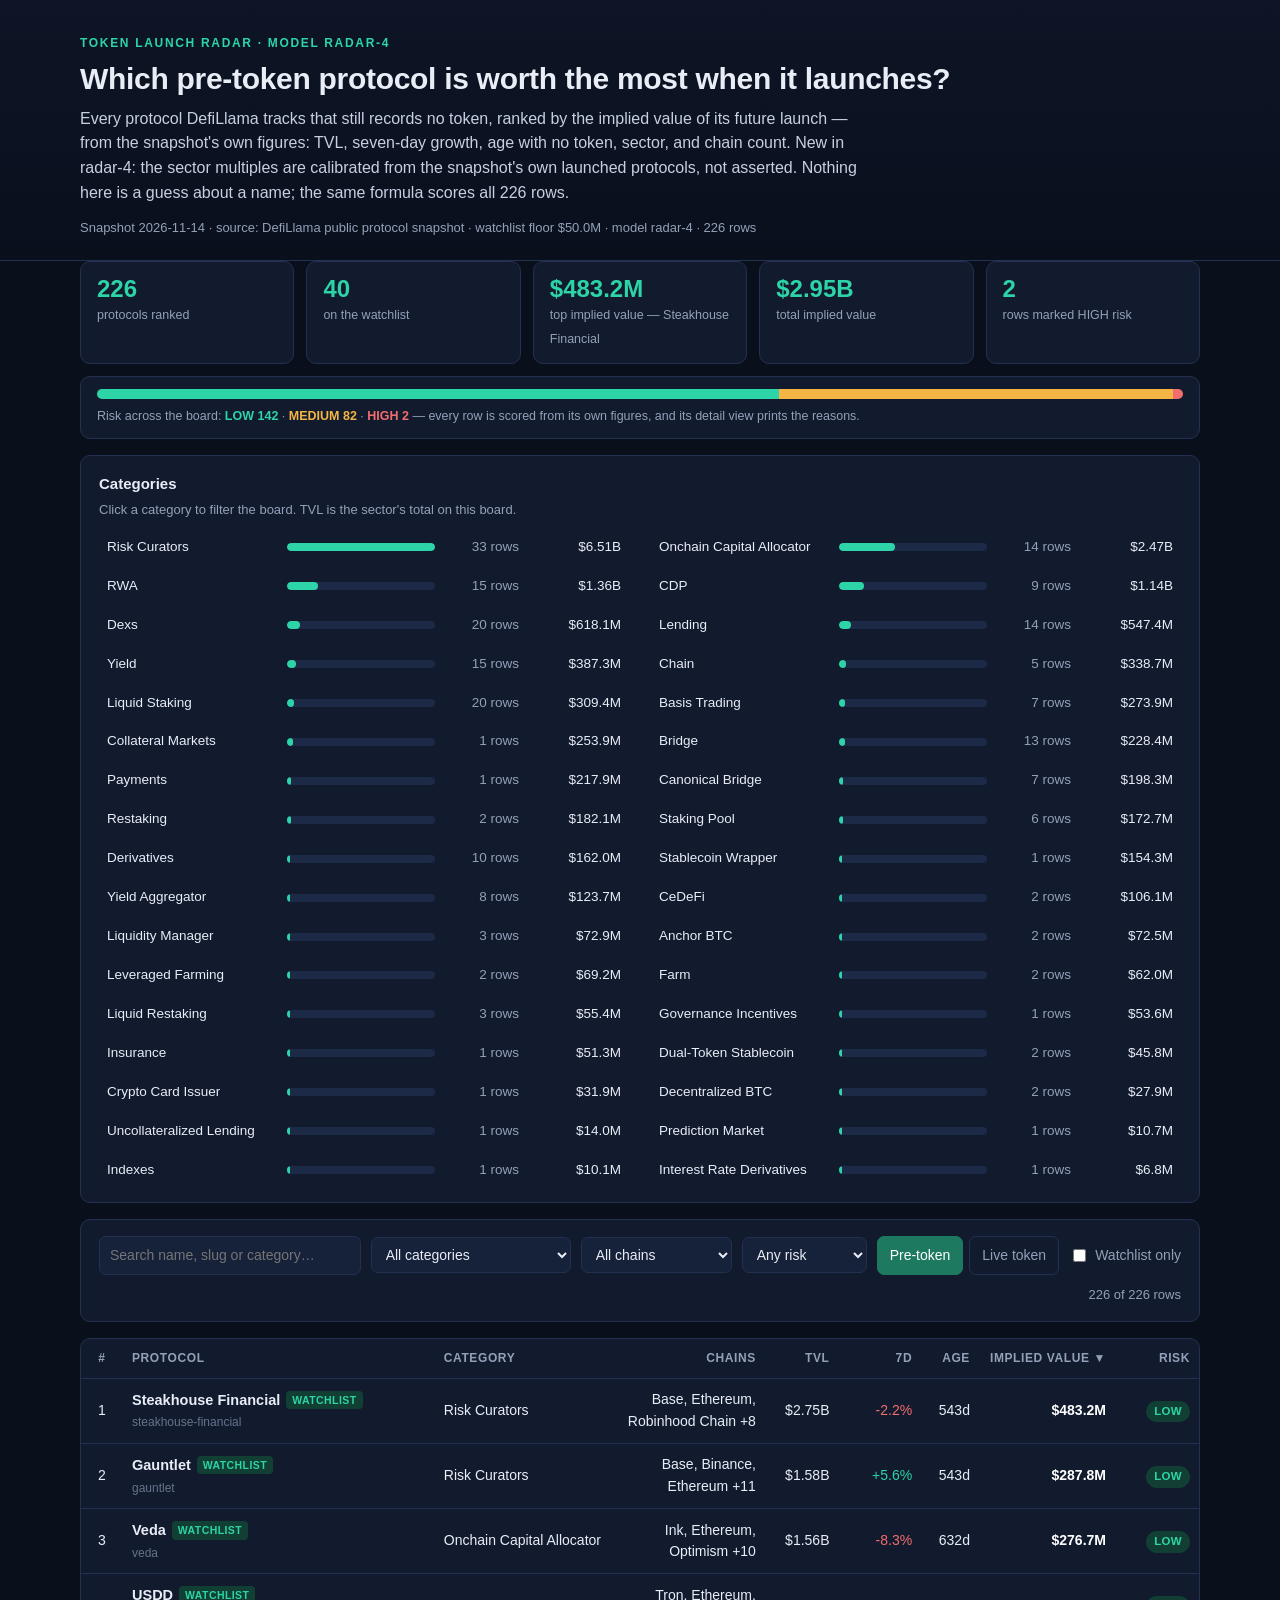
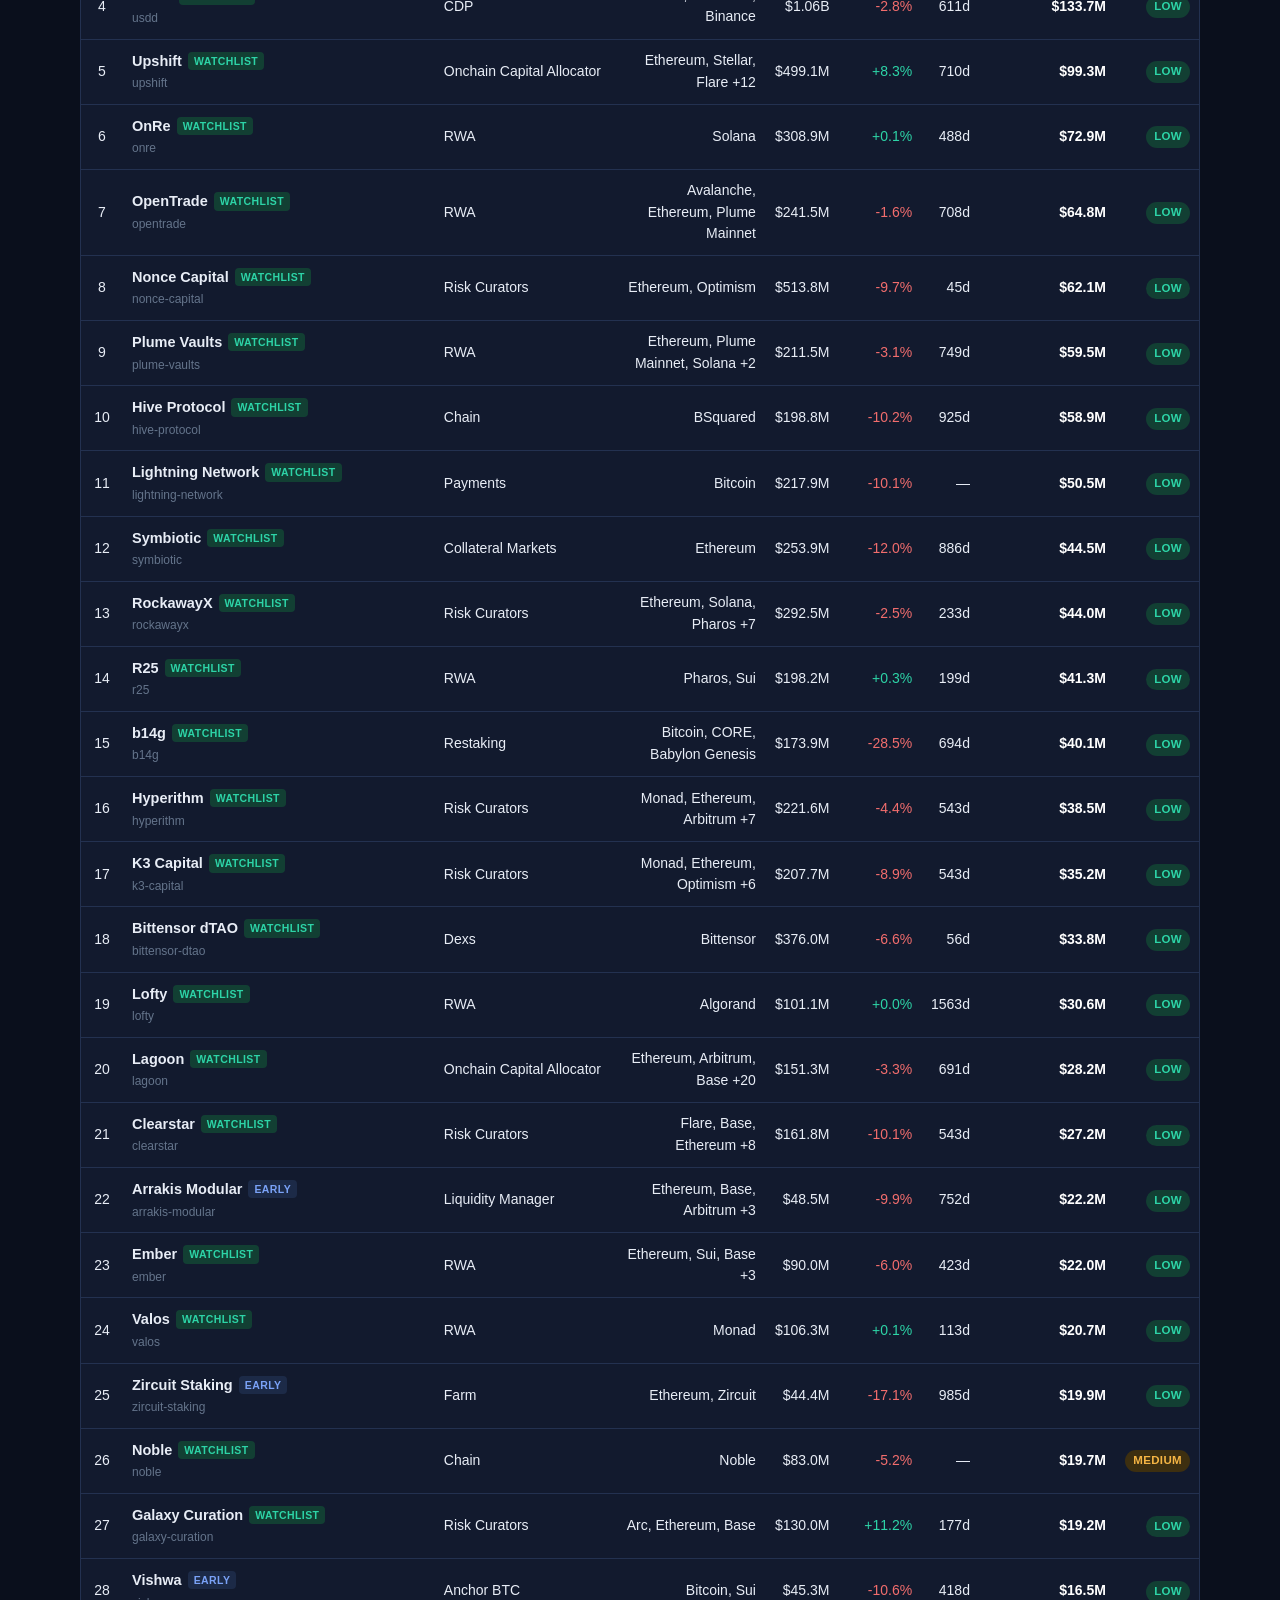
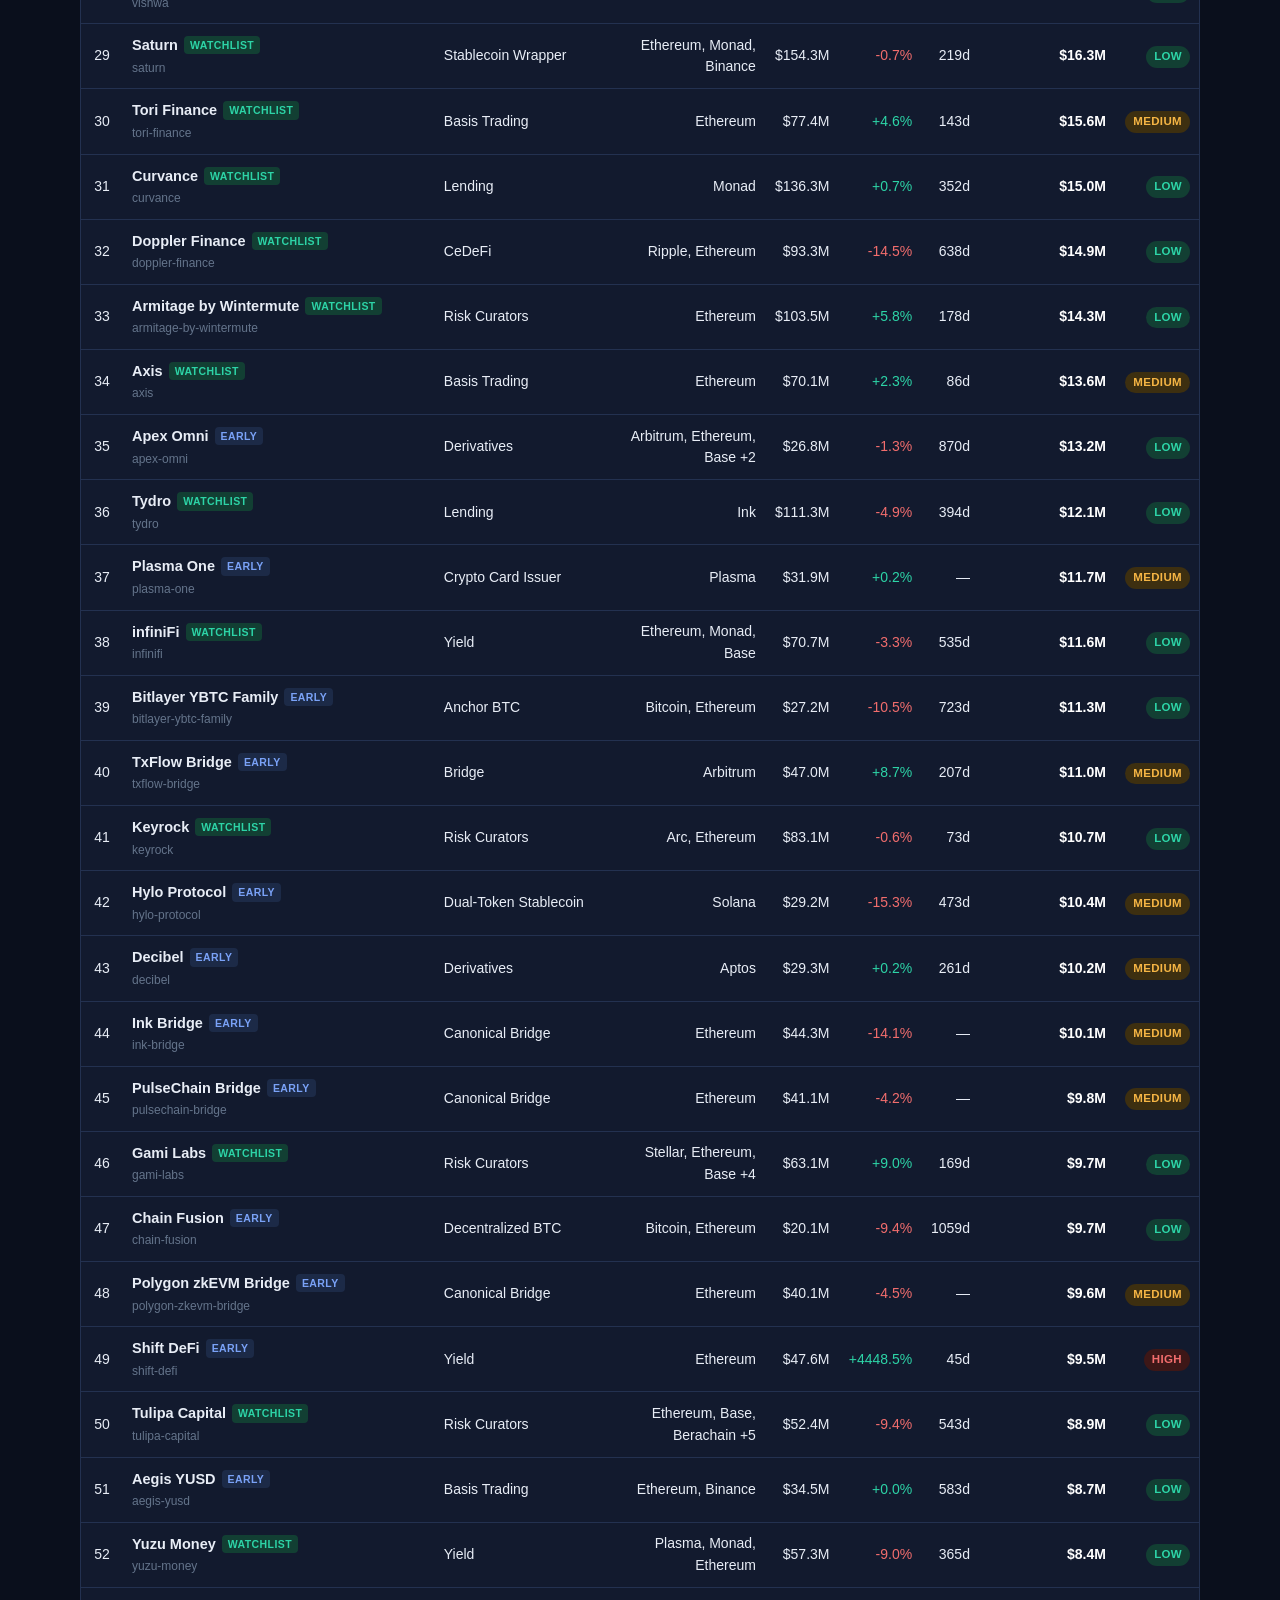
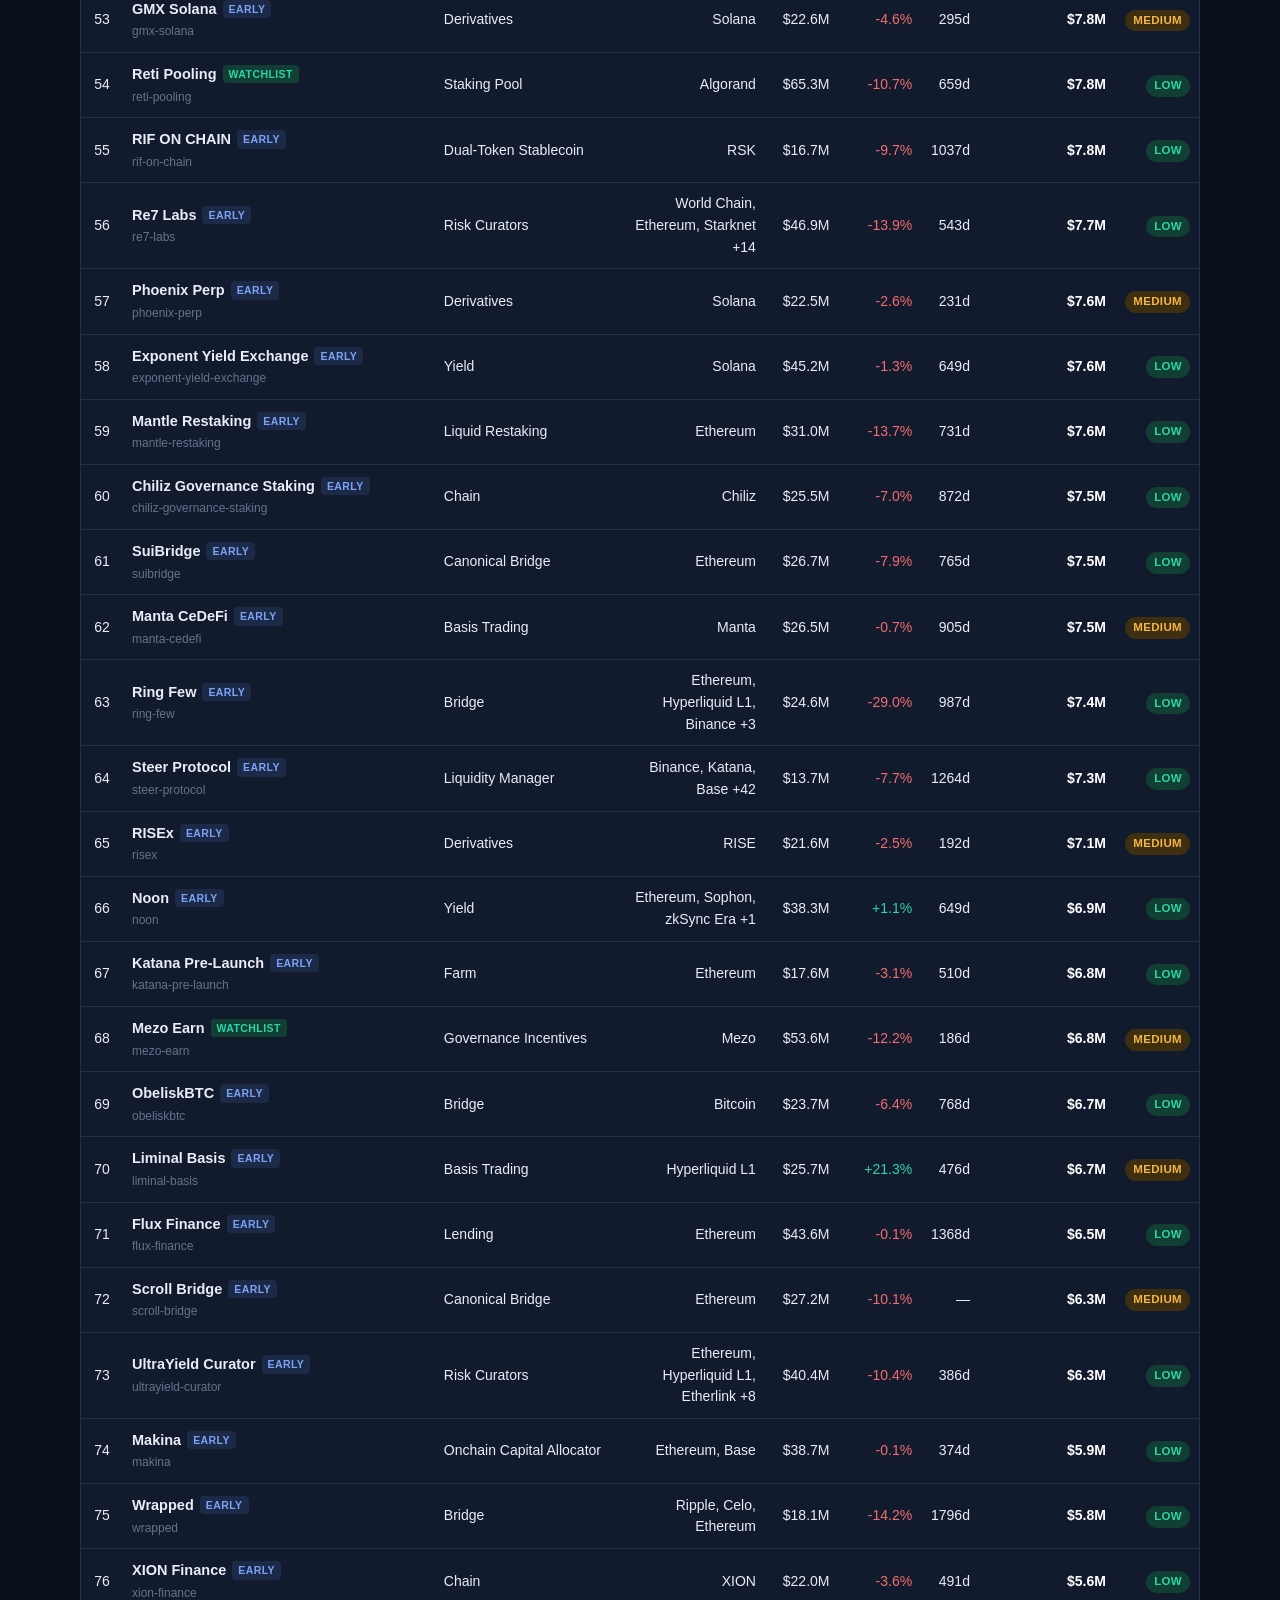
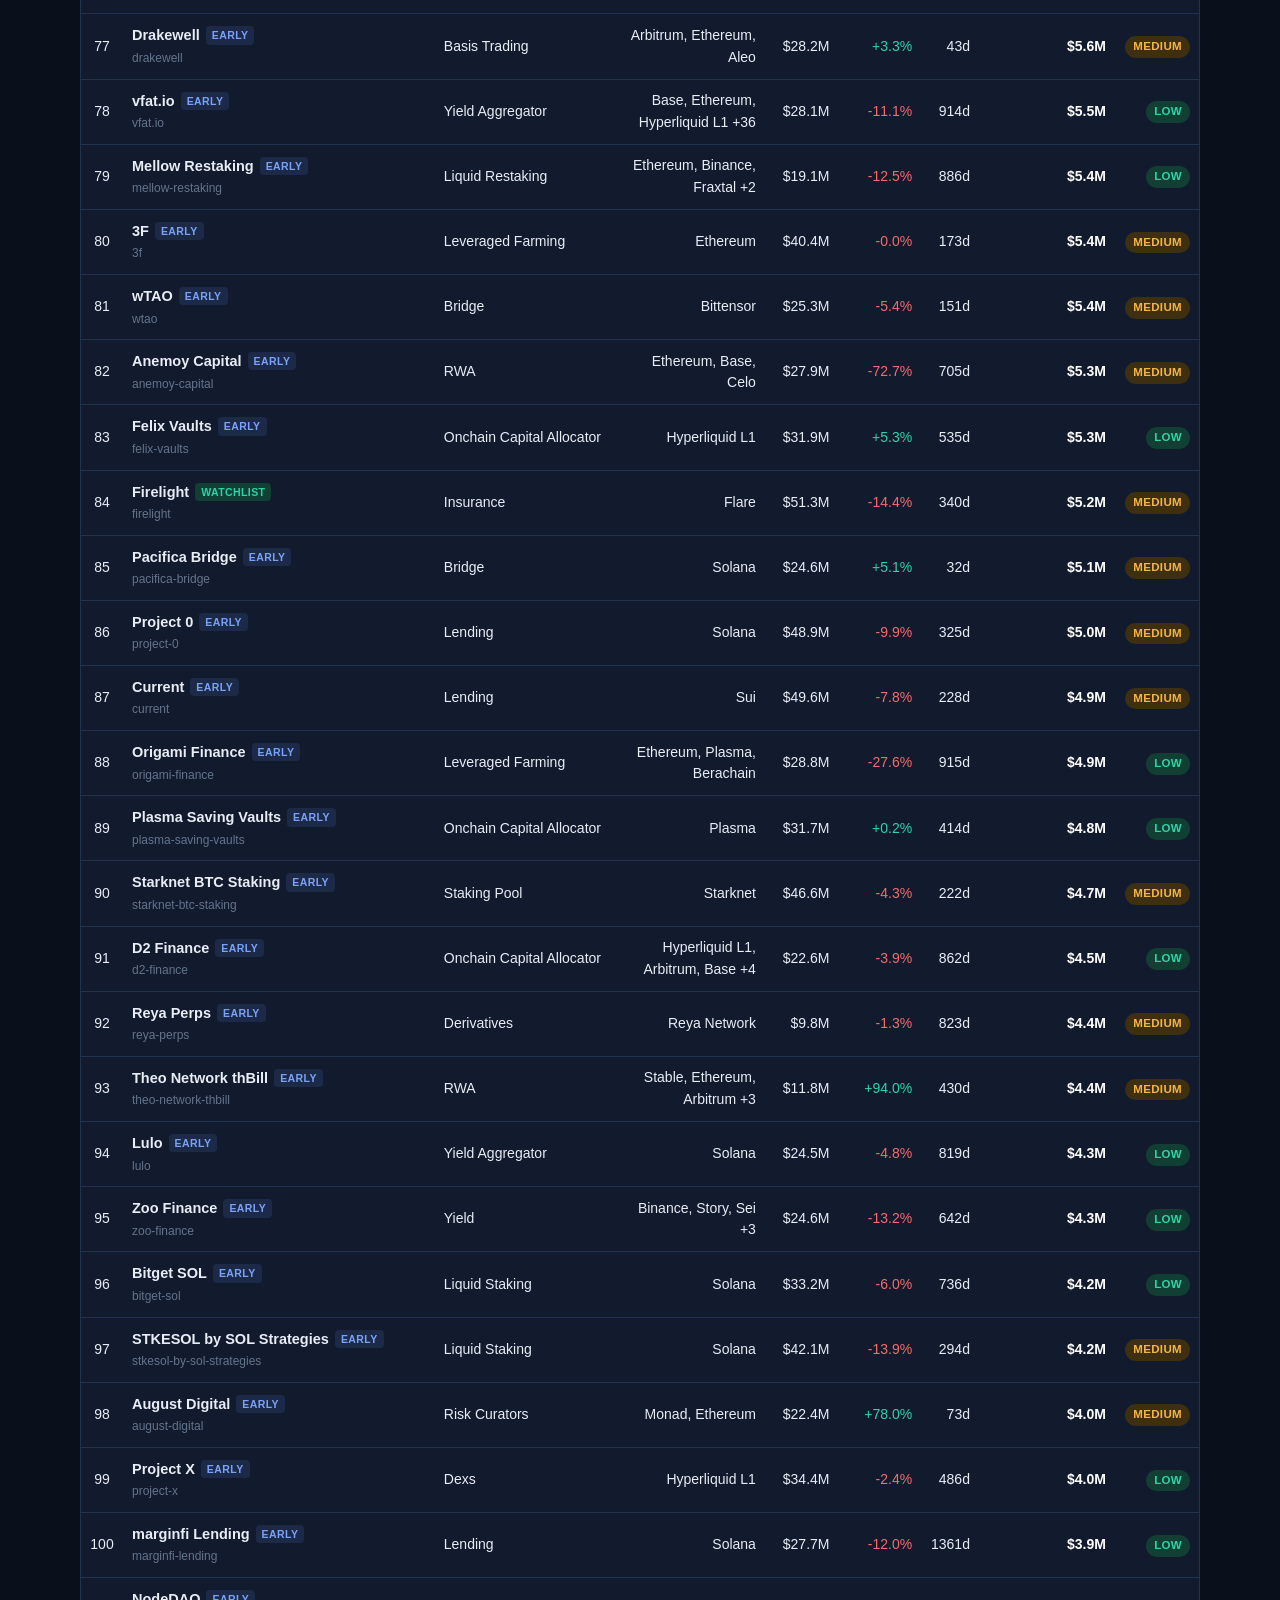
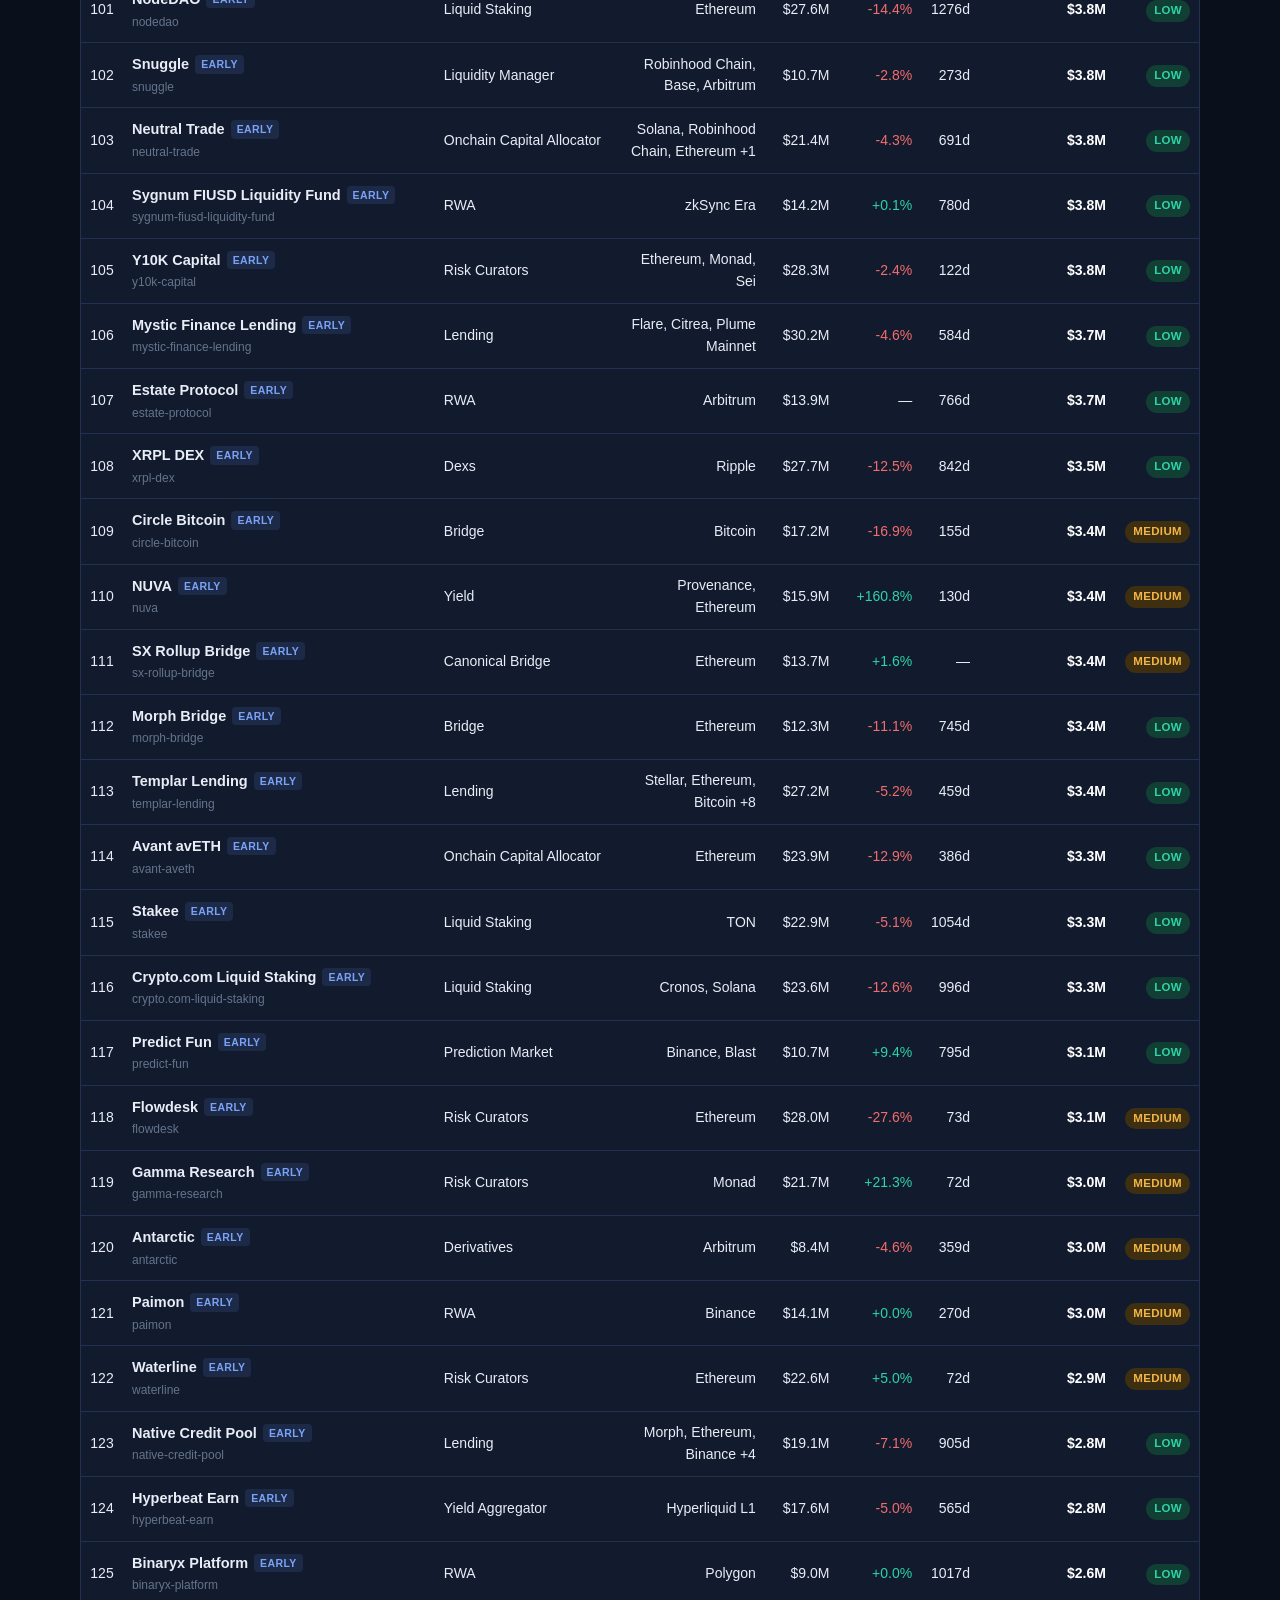
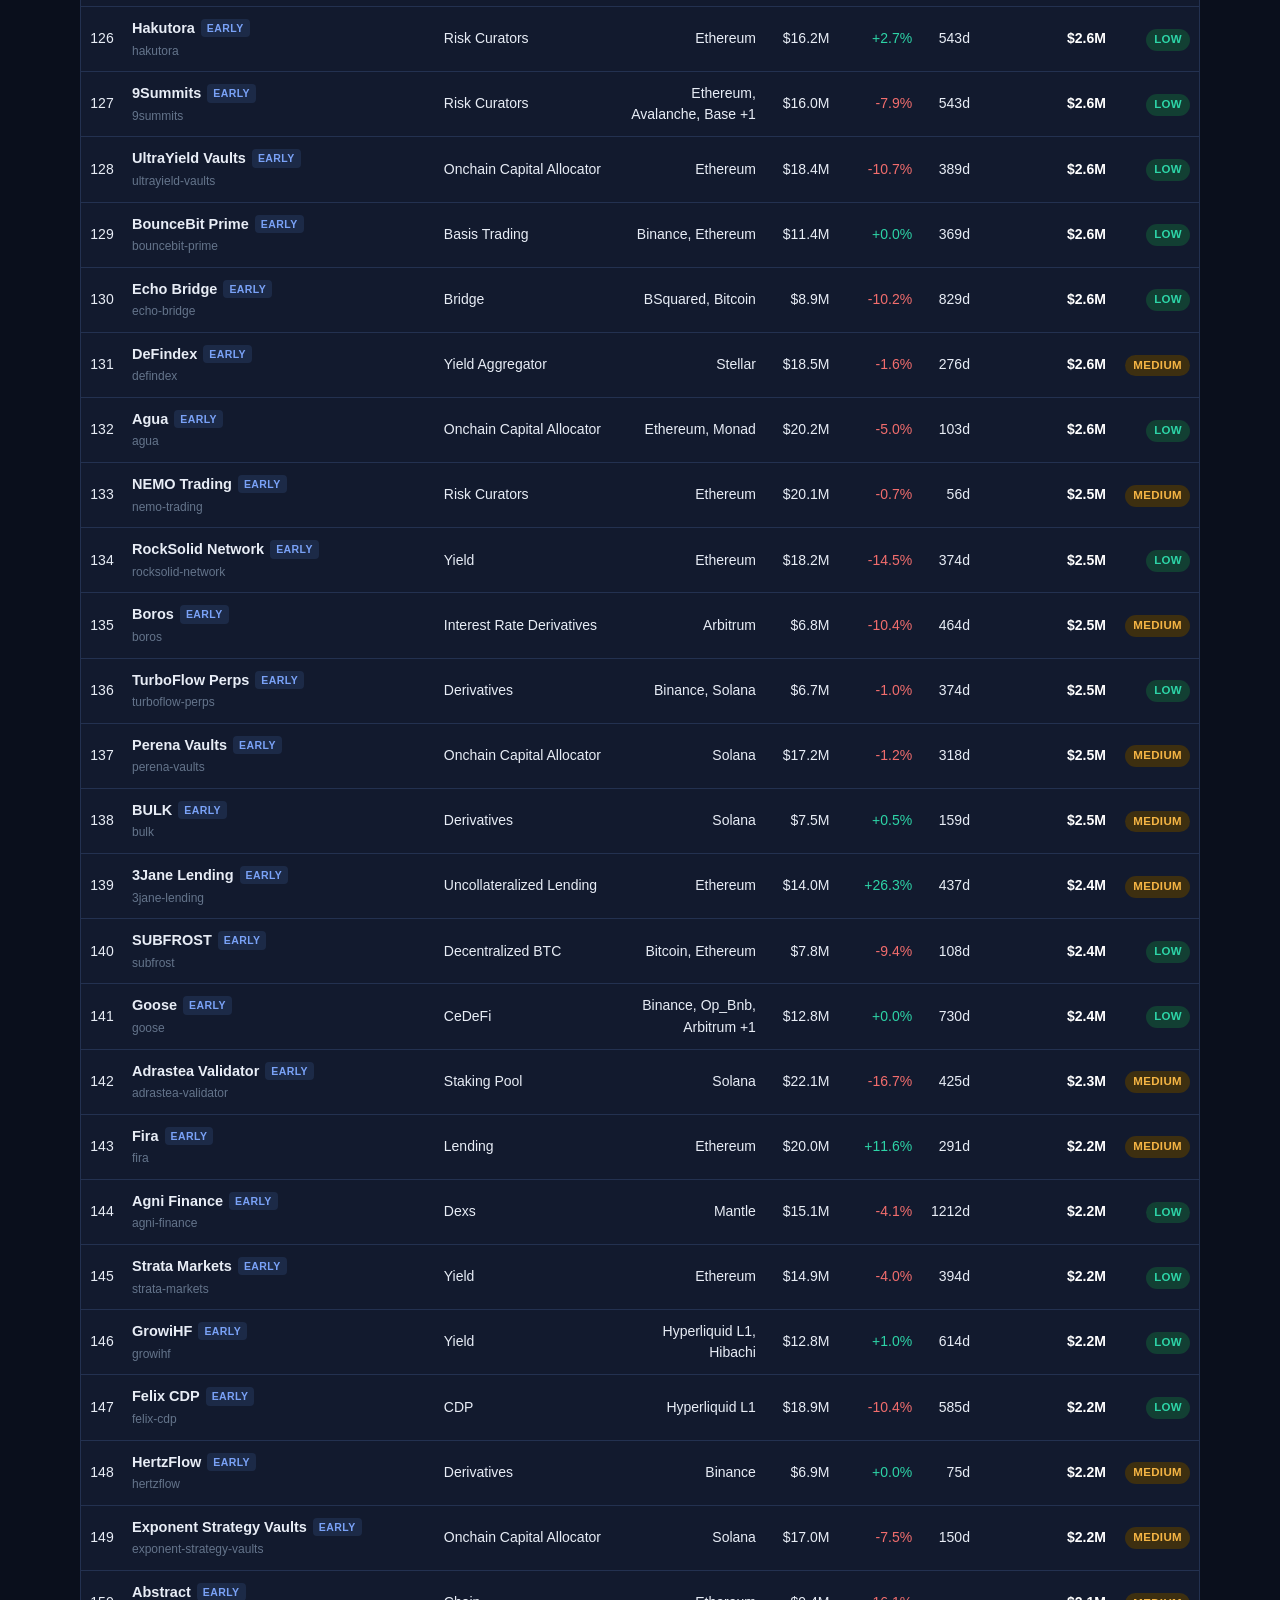
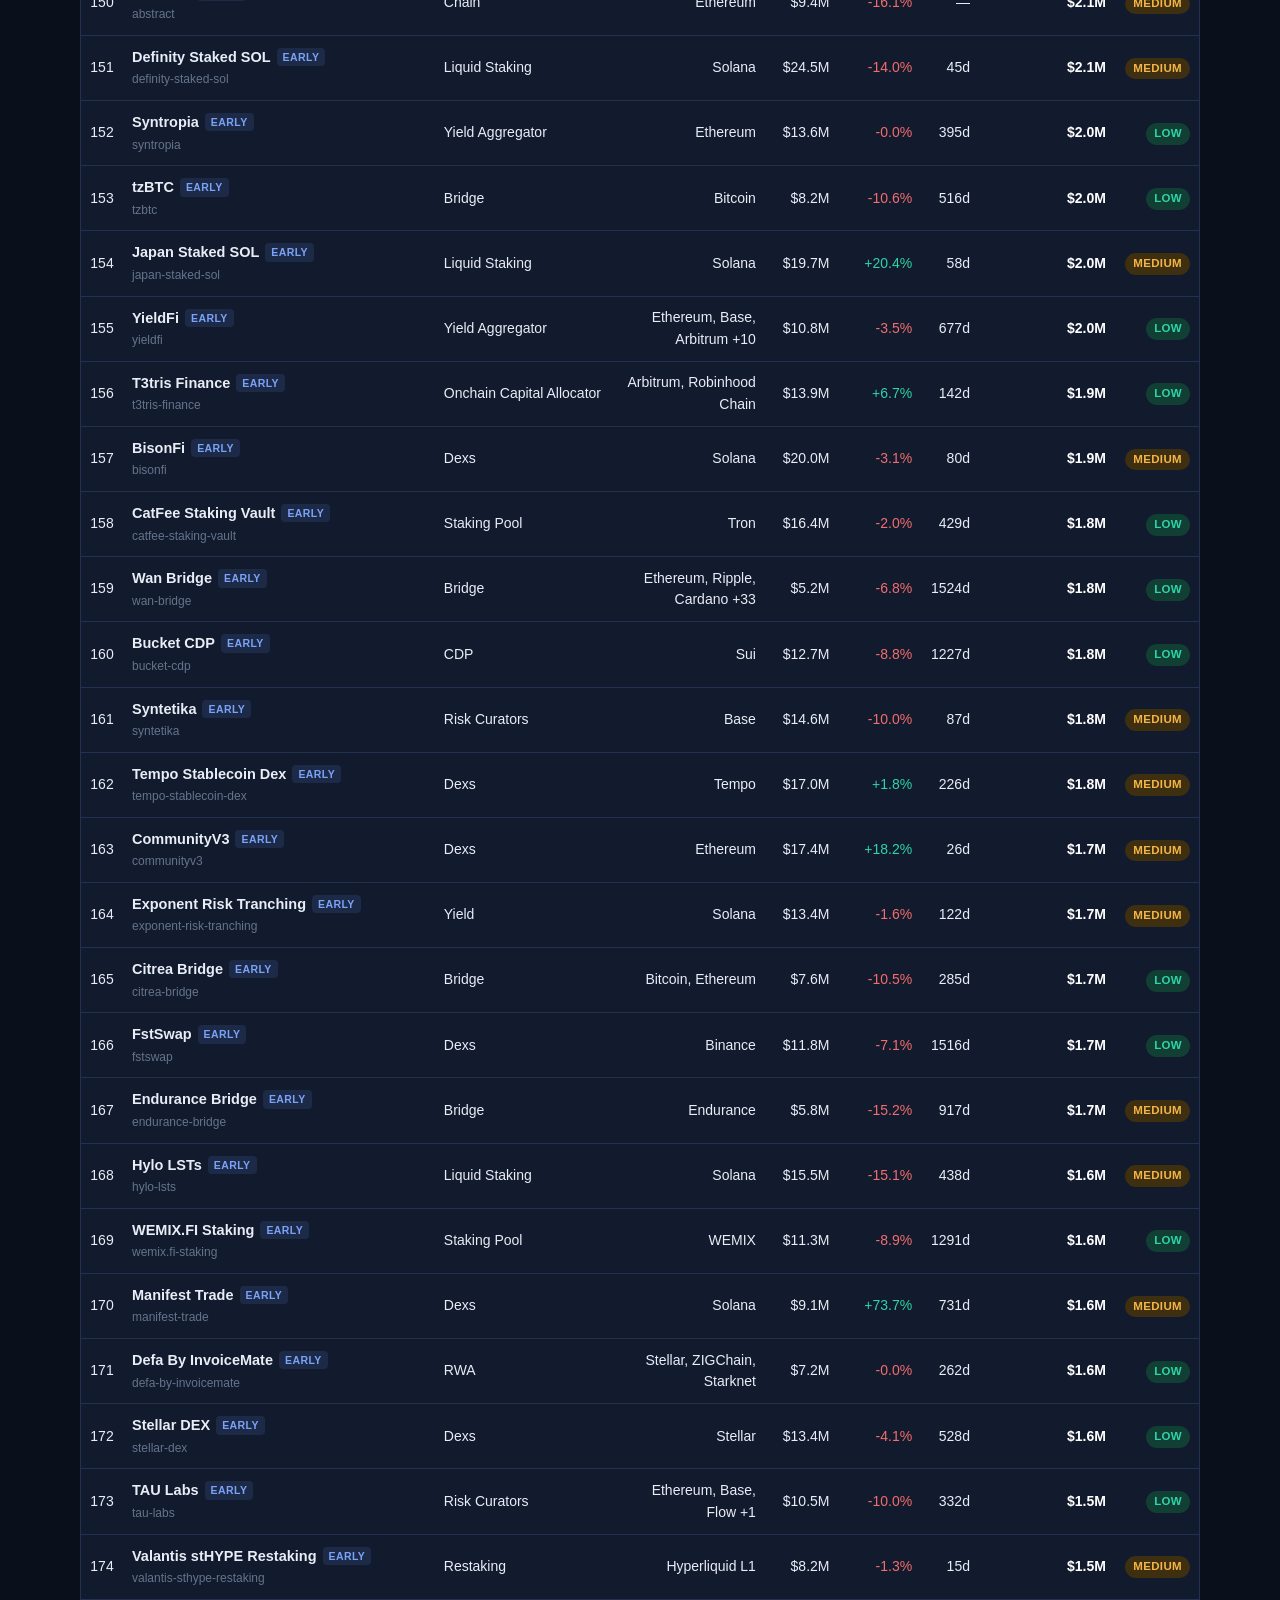
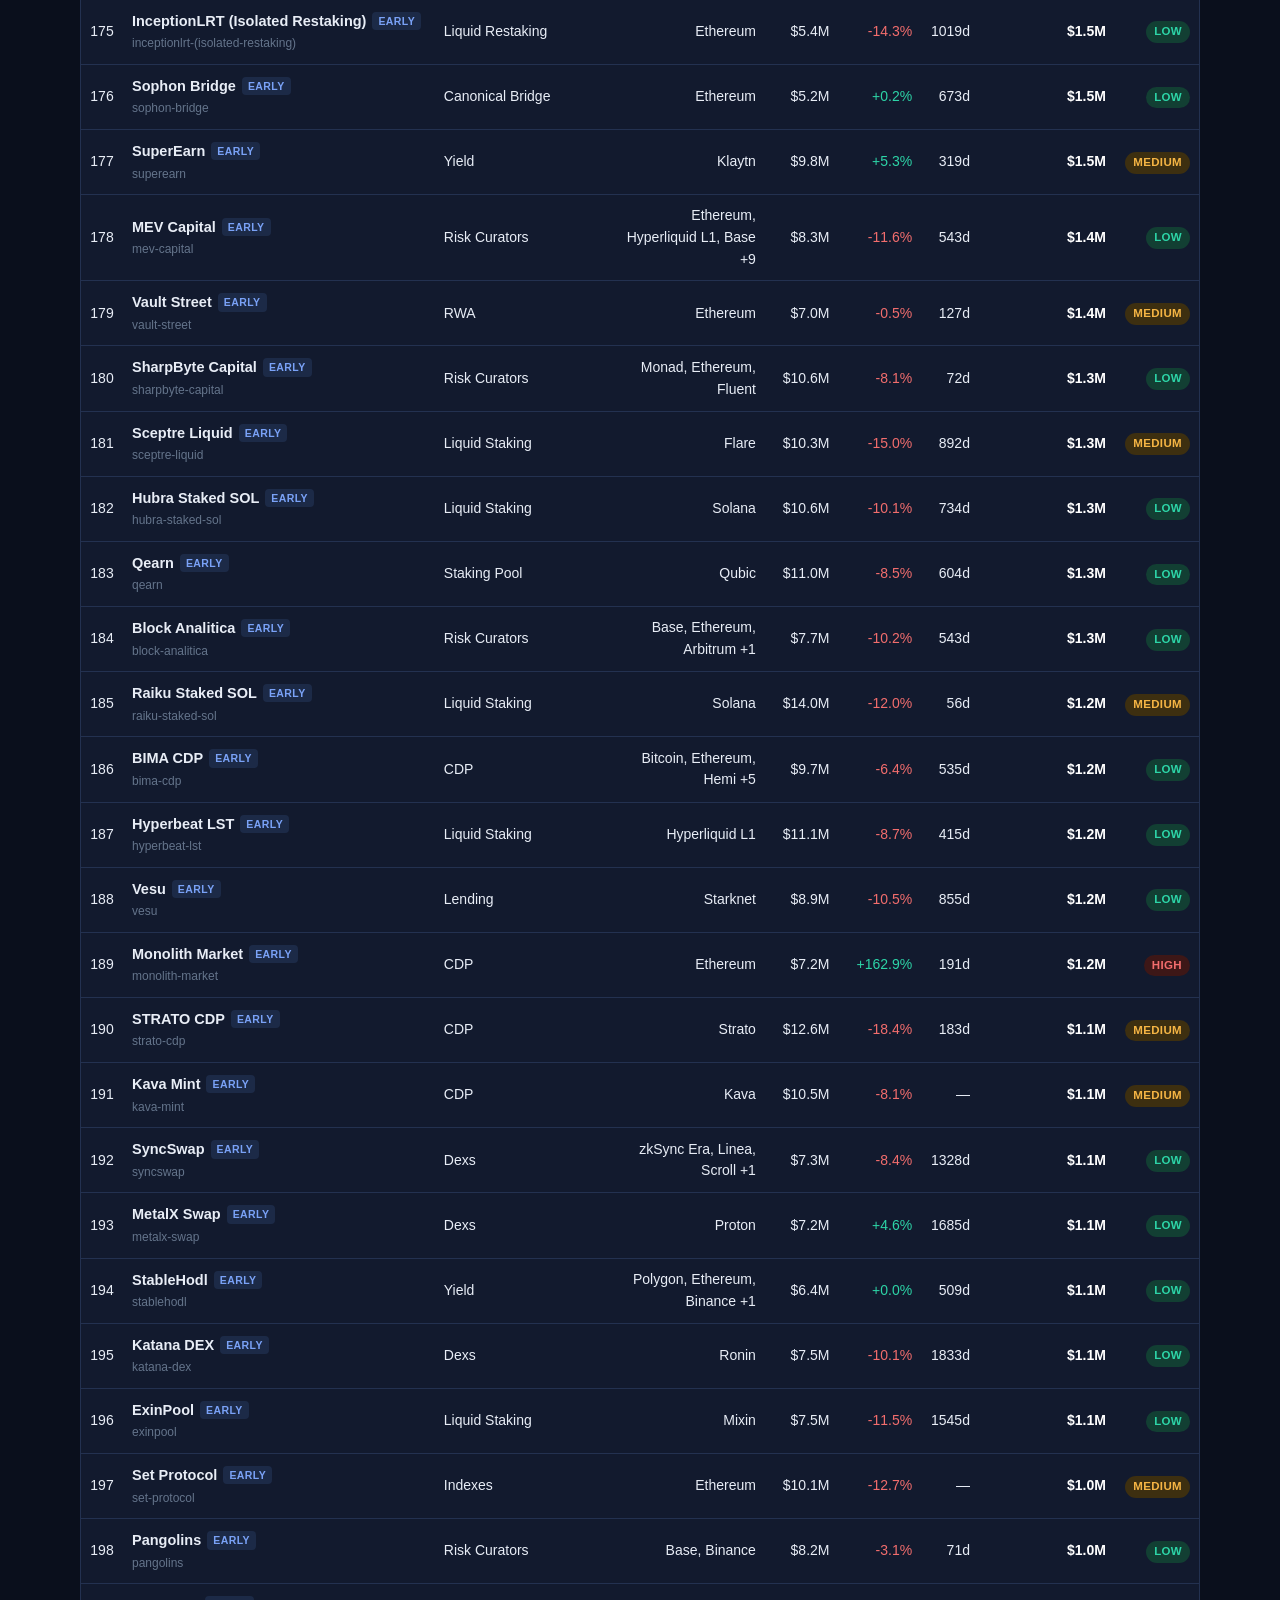
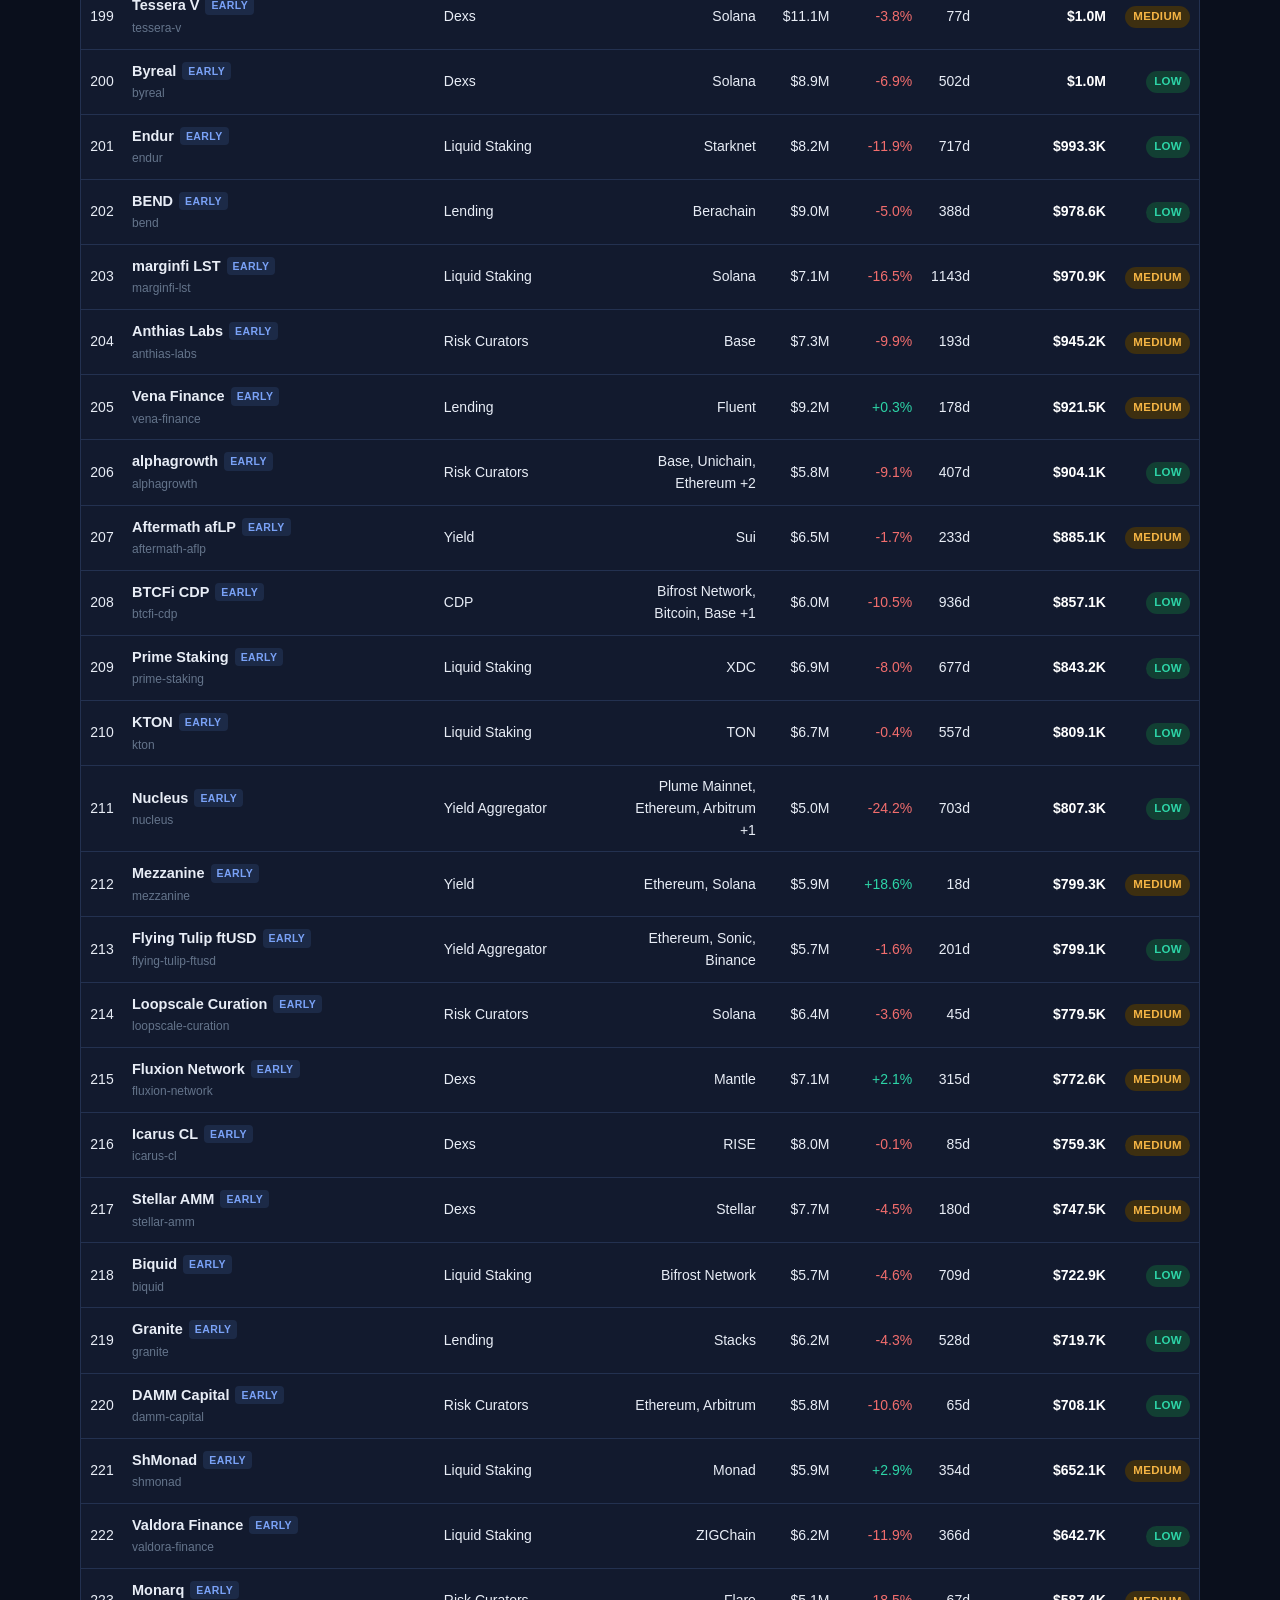
==== commit 74eca529: "Radar v4: calibrated sector multiples, value waterfall, compare view, verification section" ====
--- a/out/dashboard/index.html
+++ b/out/dashboard/index.html
@@ -10,11 +10,12 @@
 <body>
 <header class="top">
   <div class="wrap">
-    <p class="kicker">Token Launch Radar · model radar-3</p>
+    <p class="kicker">Token Launch Radar · model radar-4</p>
     <h1>Which pre-token protocol is worth the most when it launches?</h1>
     <p class="lede">Every protocol DefiLlama tracks that still records no token, ranked by the implied value of
     its future launch — from the snapshot's own figures: TVL, seven-day growth, age with no token,
-    sector, and chain count. Nothing here is a guess about a name; the same formula scores all 226 rows.</p>
+    sector, and chain count. New in radar-4: the sector multiples are calibrated from the snapshot's own
+    launched protocols, not asserted. Nothing here is a guess about a name; the same formula scores all 226 rows.</p>
     <p class="meta" id="meta">Loading snapshot…</p>
   </div>
 </header>
@@ -23,15 +24,19 @@
   <section class="panel" id="cats" aria-label="Categories"></section>
   <section class="panel controls" id="controls" aria-label="Filters"></section>
   <section class="panel" id="detail" hidden aria-label="Protocol detail"></section>
+  <section class="panel" id="compare" hidden aria-label="Compare two protocols"></section>
   <section class="panel tablewrap" id="table" aria-label="Ranked board"></section>
   <section class="panel model" id="model" aria-label="How the model works"></section>
+  <section class="panel model" id="verify" aria-label="Verify this board"></section>
 </main>
 <footer class="wrap">
   <p>Data: DefiLlama public protocol snapshot, sealed 2026-11-14. Board: 226 rows — the 40-protocol
-  watchlist plus all 186 rankable pre-token protocols below the watchlist floor; 53 pre-token
-  records are not ranked (42 exchanges, 11 versioned pools). Live-token protocols are
+  watchlist plus all 186 rankable pre-token protocols below the watchlist floor; 116 pre-token
+  records are not ranked (42 exchanges, 11 versioned pools of another protocol, and 63 above the
+  floor that the snapshot's own watchlist sets aside as bridges and wrapped or staked products of
+  tokens that trade — the verification section above names all 116). Live-token protocols are
   shown separately with the market's own values, never mixed into the ranking. This page makes no
-  network requests; its whole dataset is baked in. Model radar-3.</p>
+  network requests; its whole dataset is baked in. Model radar-4.</p>
 </footer>
 <script src="../data.js"></script>
 <script src="app.js"></script>
--- a/out/dashboard/app.css
+++ b/out/dashboard/app.css
@@ -122,6 +122,41 @@
 /* model note */
 .model p { margin: 0 0 8px; color: #c6d0e2; font-size: 13.5px; }
 .model code { font-family: ui-monospace, "SF Mono", Menlo, Consolas, monospace; font-size: 12.5px; background: var(--surface-2); padding: 1px 5px; border-radius: 4px; }
+/* risk strip */
+.riskstrip { grid-column: 1 / -1; background: var(--surface); border: 1px solid var(--border); border-radius: var(--radius); padding: 12px 16px; }
+.riskbar { display: flex; height: 10px; border-radius: 5px; overflow: hidden; background: #1c2a47; }
+.riskbar i { display: block; height: 100%; }
+.riskbar i.LOW { background: var(--accent); }
+.riskbar i.MEDIUM { background: var(--amber); }
+.riskbar i.HIGH { background: var(--red); }
+.risklegend { margin: 8px 0 0; color: var(--muted); font-size: 12.5px; }
+.risklegend b.LOW { color: var(--accent); }
+.risklegend b.MEDIUM { color: var(--amber); }
+.risklegend b.HIGH { color: var(--red); }
+
+/* calibration + verification tables */
+.calib { font-size: 13px; margin: 4px 0 12px; }
+.calib th, .calib td { white-space: normal; }
+.calib td.l, .calib th.l { text-align: left; }
+.vkv { max-width: 860px; }
+.vkv dd { text-align: left; word-break: break-all; }
+.mono { font-family: ui-monospace, "SF Mono", Menlo, Consolas, monospace; font-size: 12px; }
+details summary { cursor: pointer; color: var(--accent); font-size: 13.5px; margin-top: 6px; }
+.excluded { columns: 2; column-gap: 28px; margin: 10px 0 2px; padding-left: 18px; font-size: 12.5px; color: #c6d0e2; }
+.excluded li { margin-bottom: 3px; break-inside: avoid; }
+.excluded span { color: var(--muted); }
+
+/* value waterfall */
+.fall { margin: 0 0 14px; padding: 0; list-style: none; font-size: 13px; }
+.fall li { display: flex; justify-content: space-between; gap: 14px; padding: 5px 0; border-bottom: 1px dashed var(--border); }
+.fall li span { color: var(--muted); }
+.fall li b { font-variant-numeric: tabular-nums; white-space: nowrap; }
+
+/* compare table */
+.cmp { font-size: 13.5px; }
+.cmp th, .cmp td { white-space: normal; }
+.cmp td.l { text-align: left; color: var(--muted); }
+
 footer { padding: 6px 20px 34px; color: var(--faint); font-size: 12.5px; }
 footer p { margin: 0; max-width: 900px; }
 @media (max-width: 760px) {
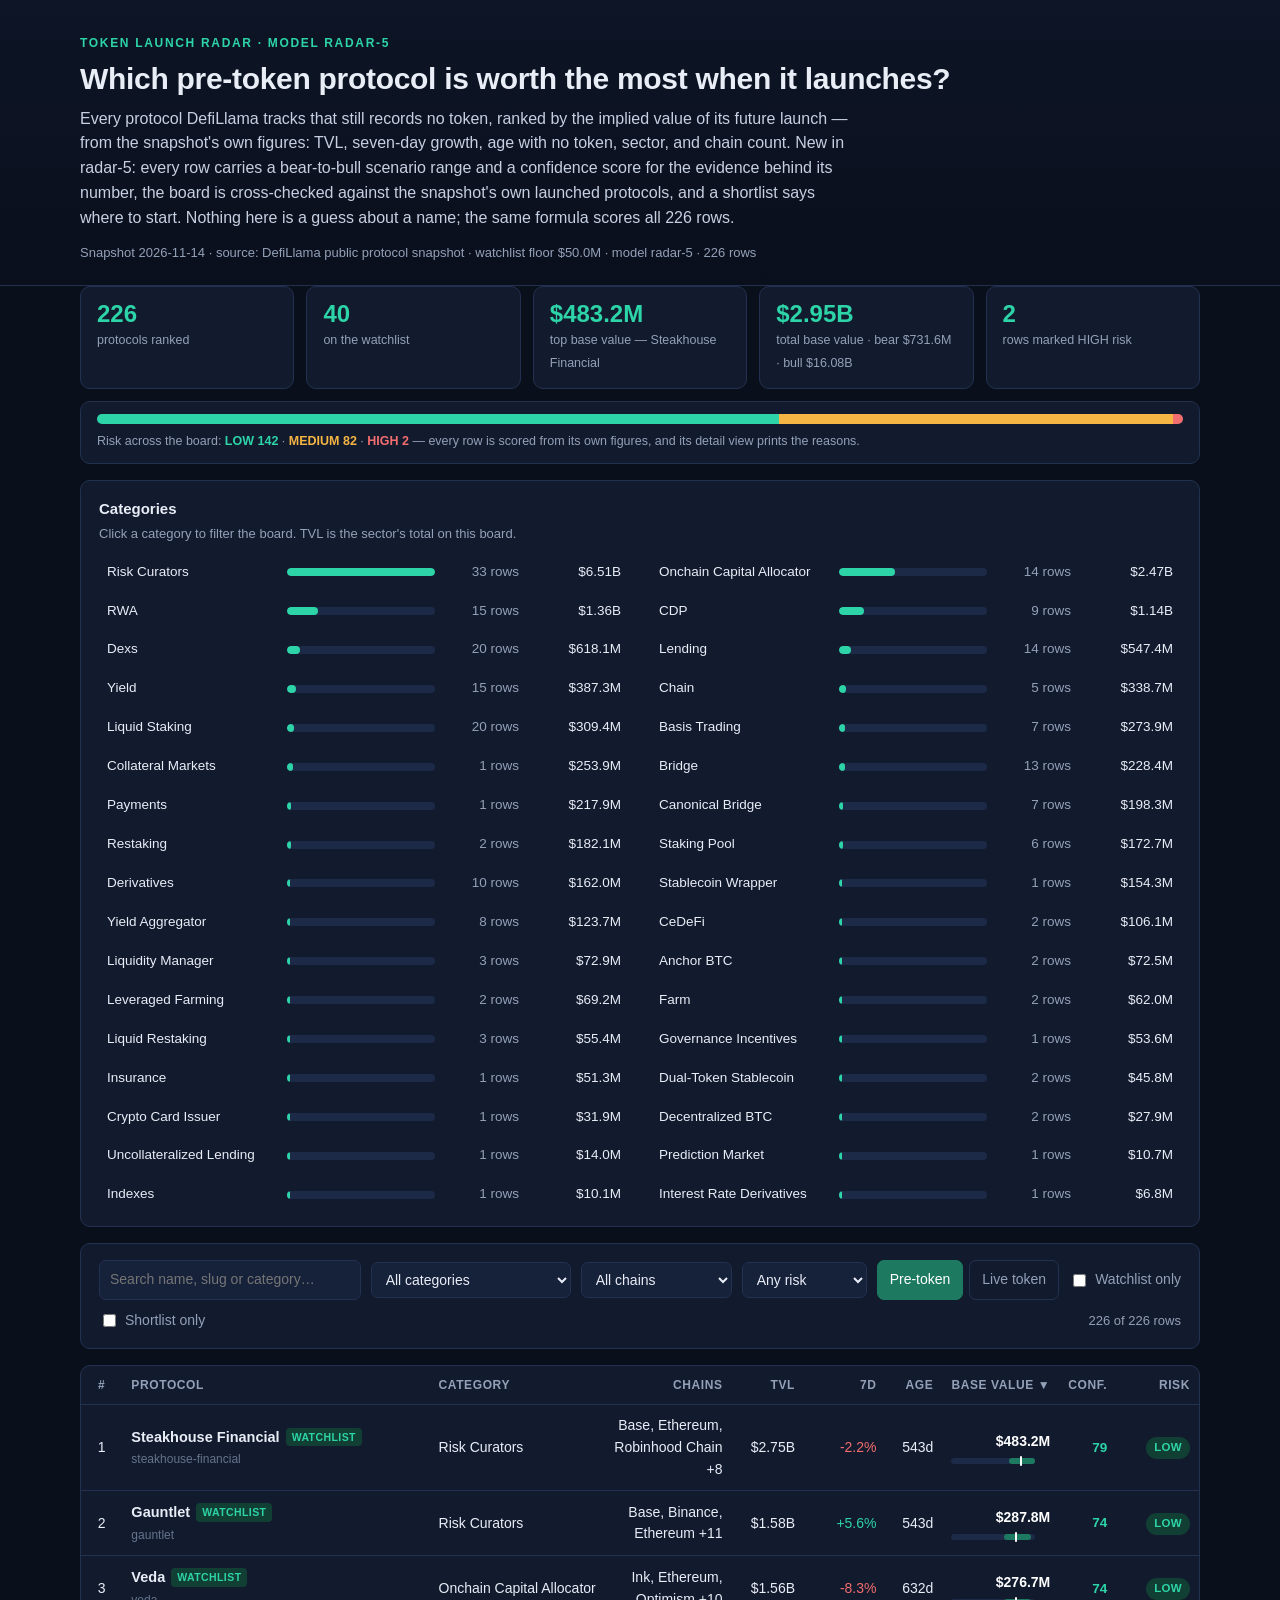
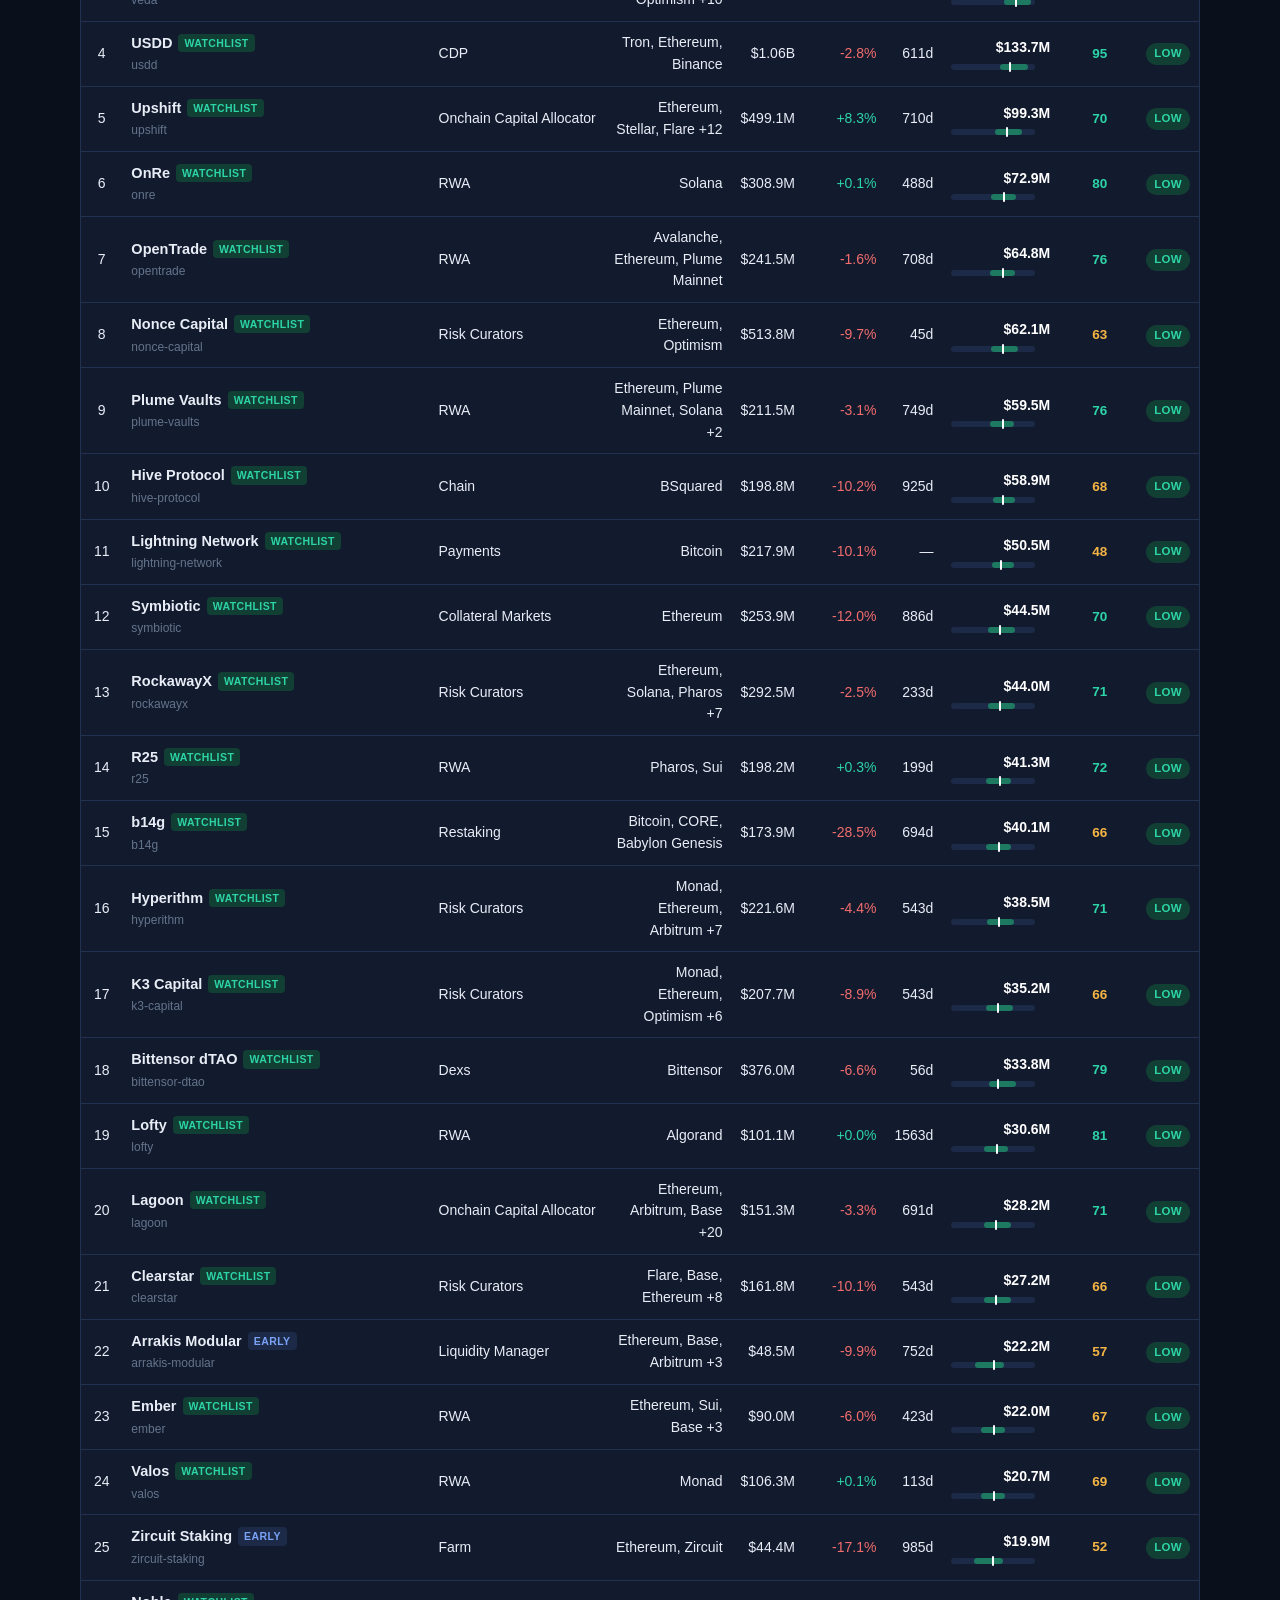
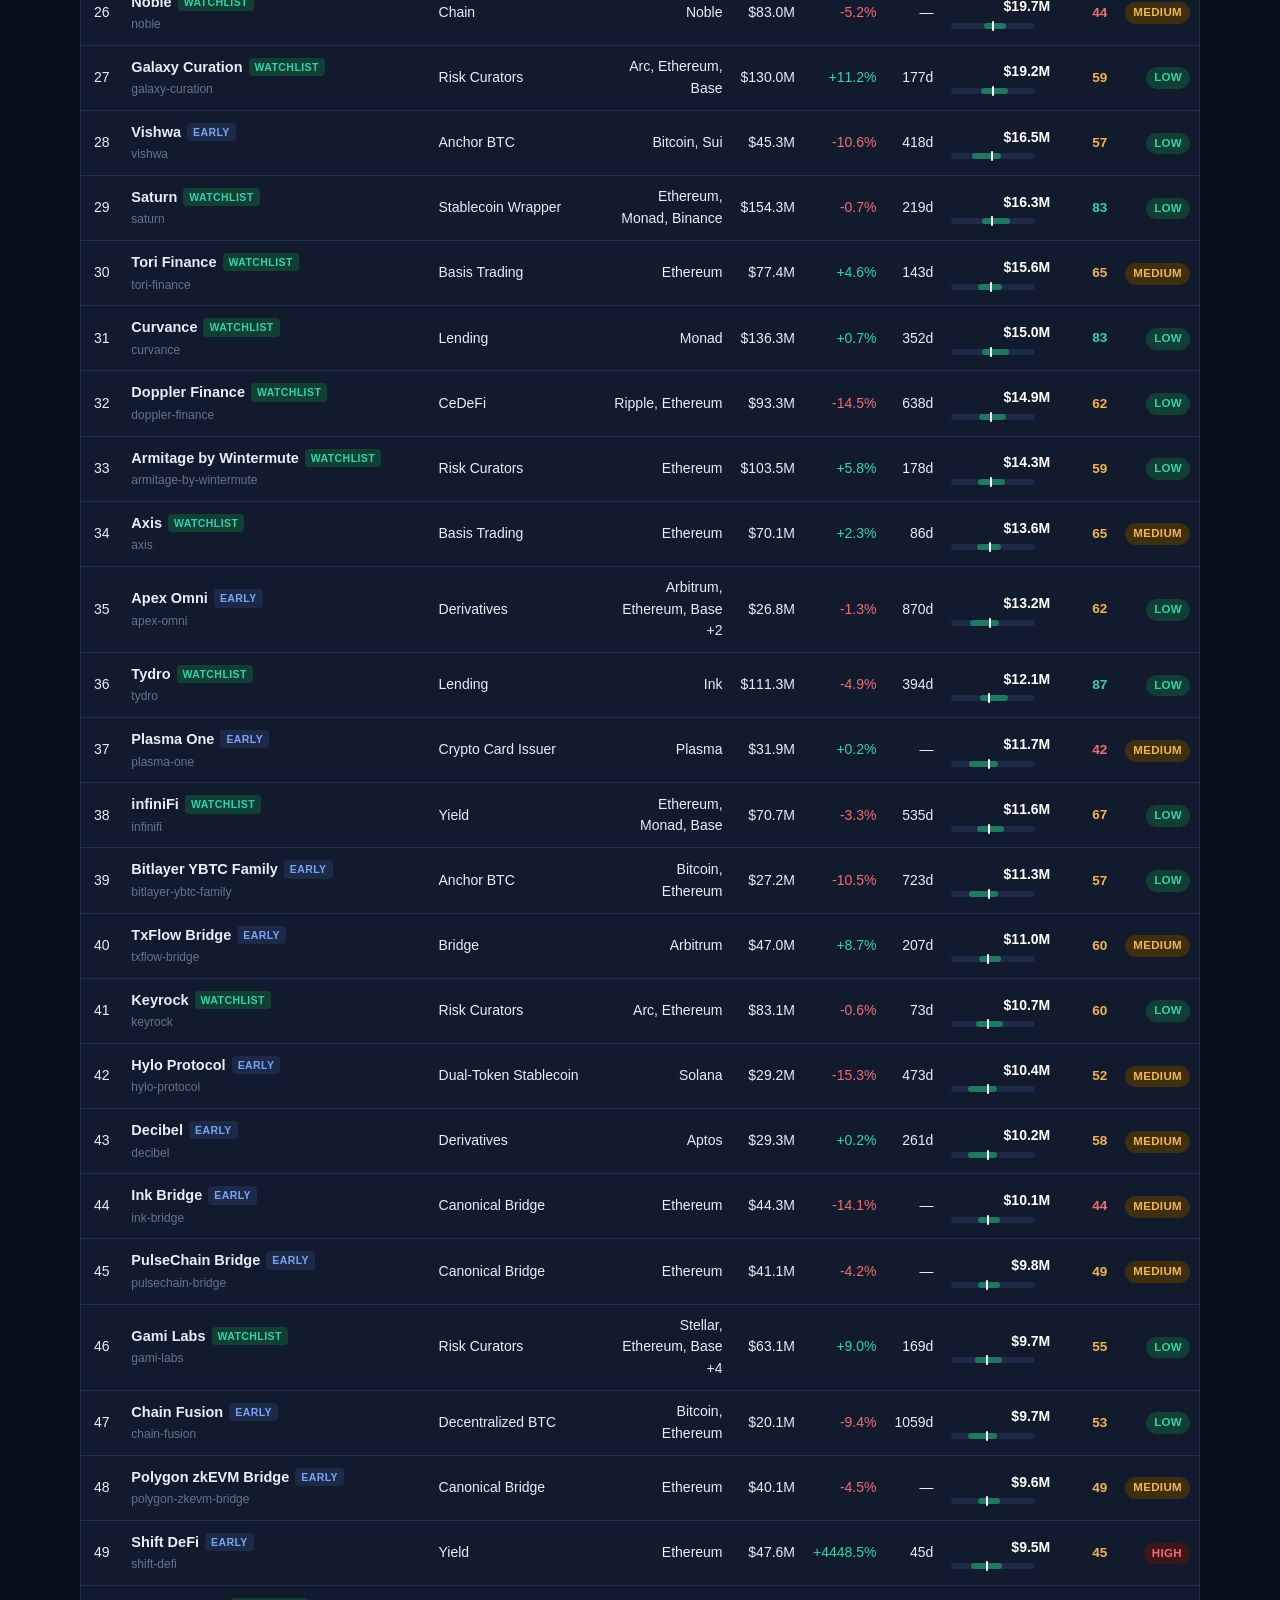
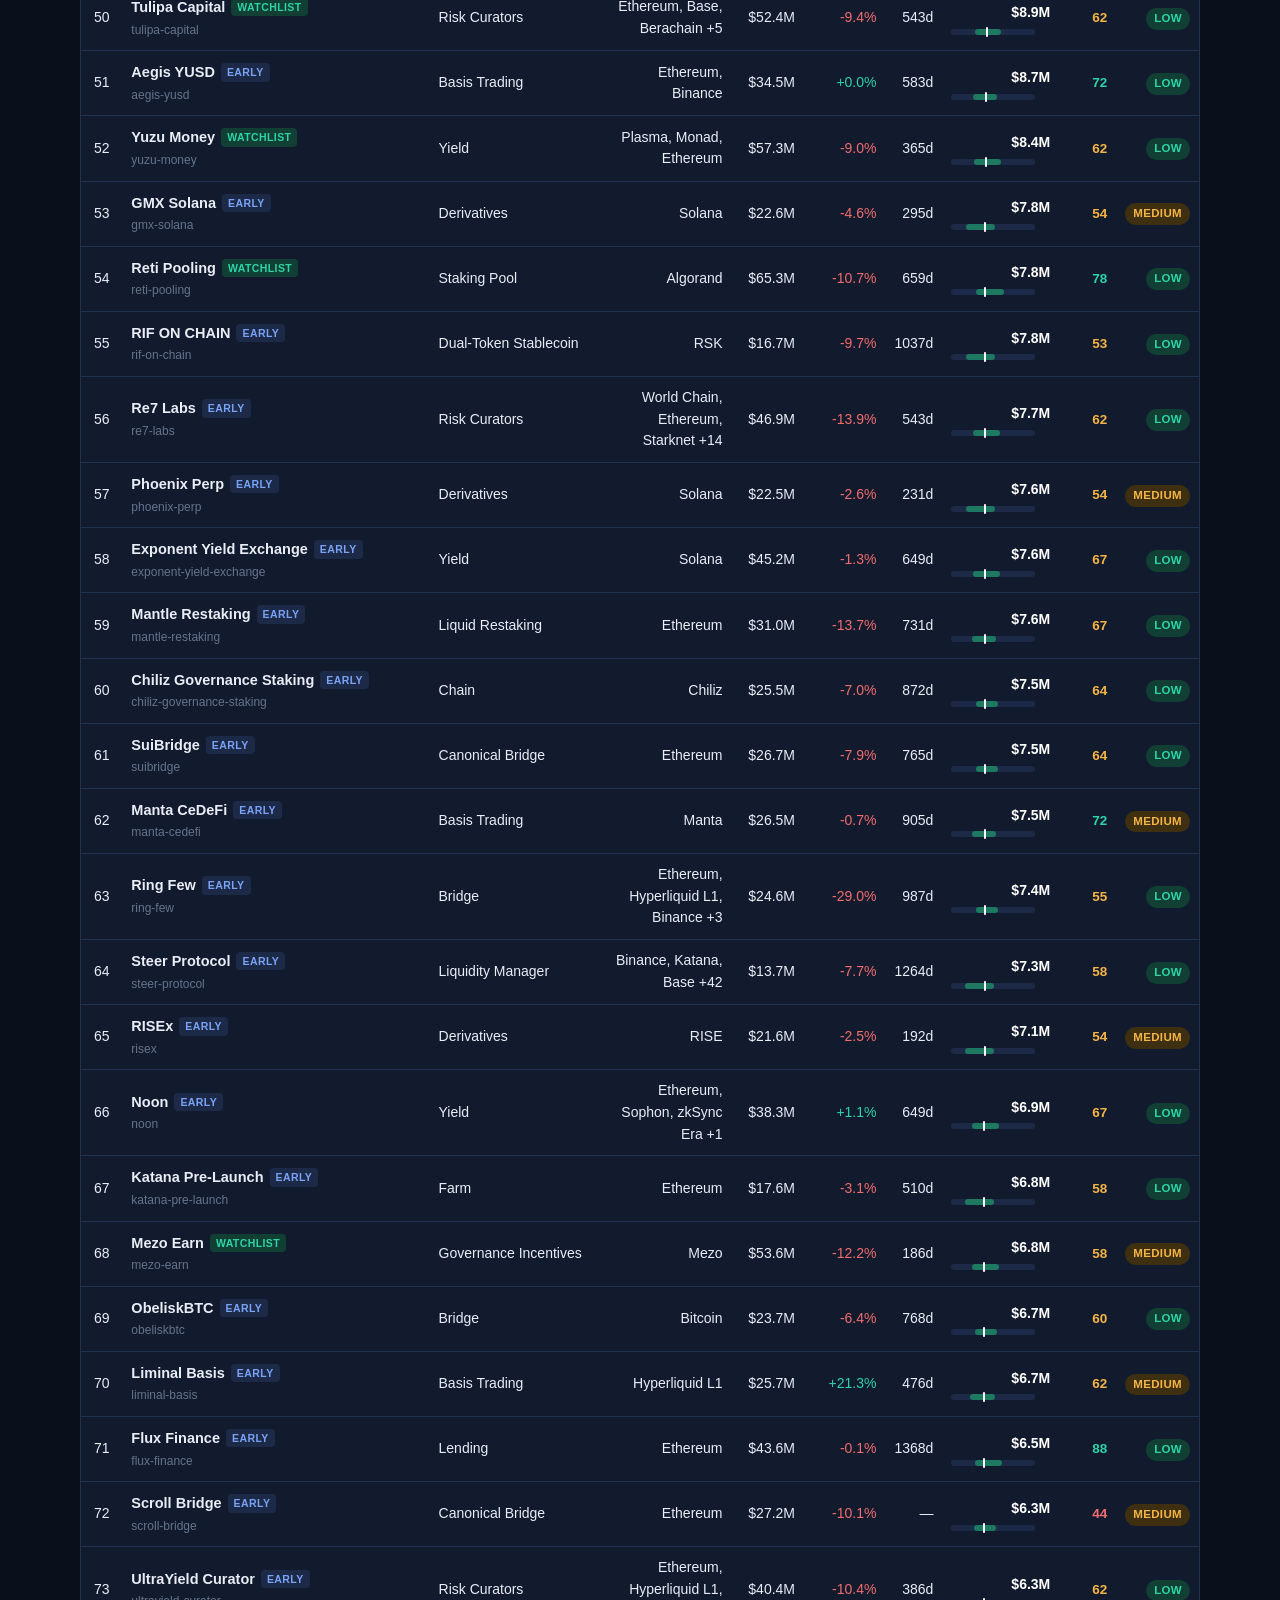
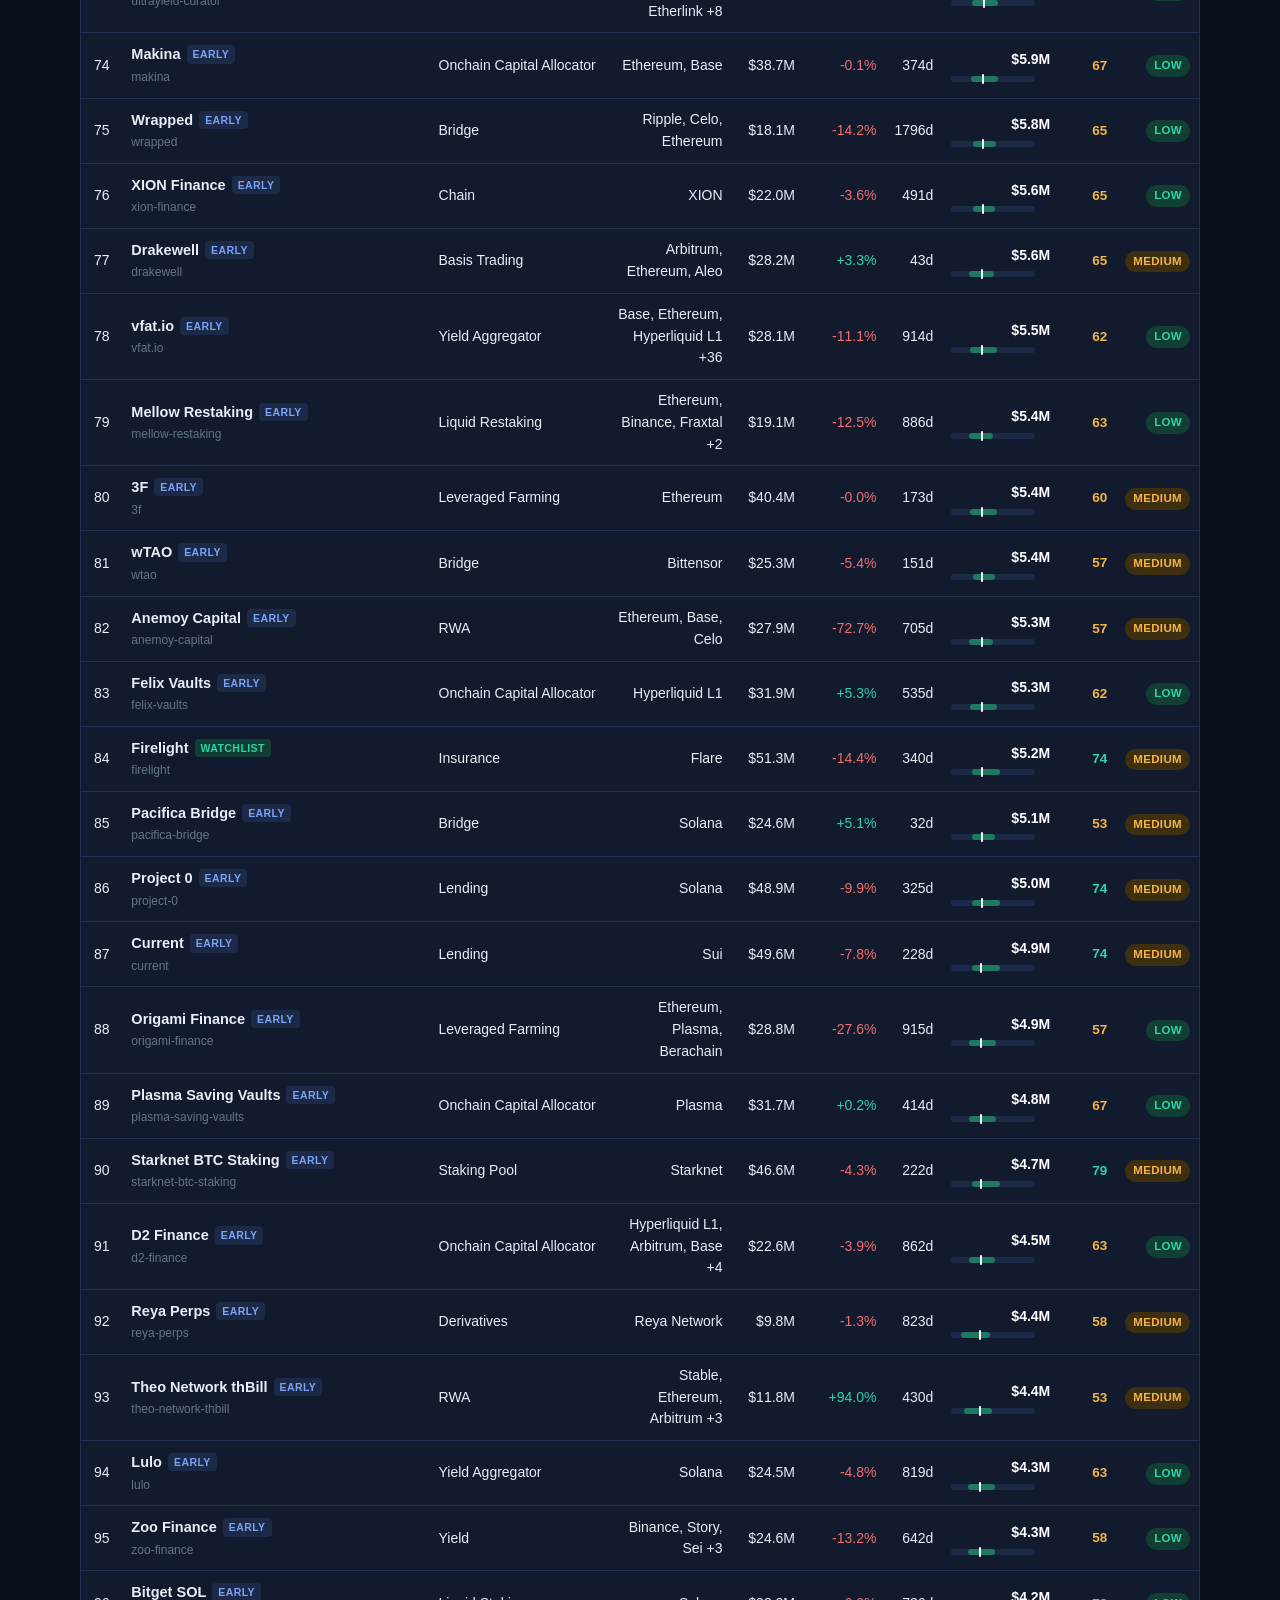
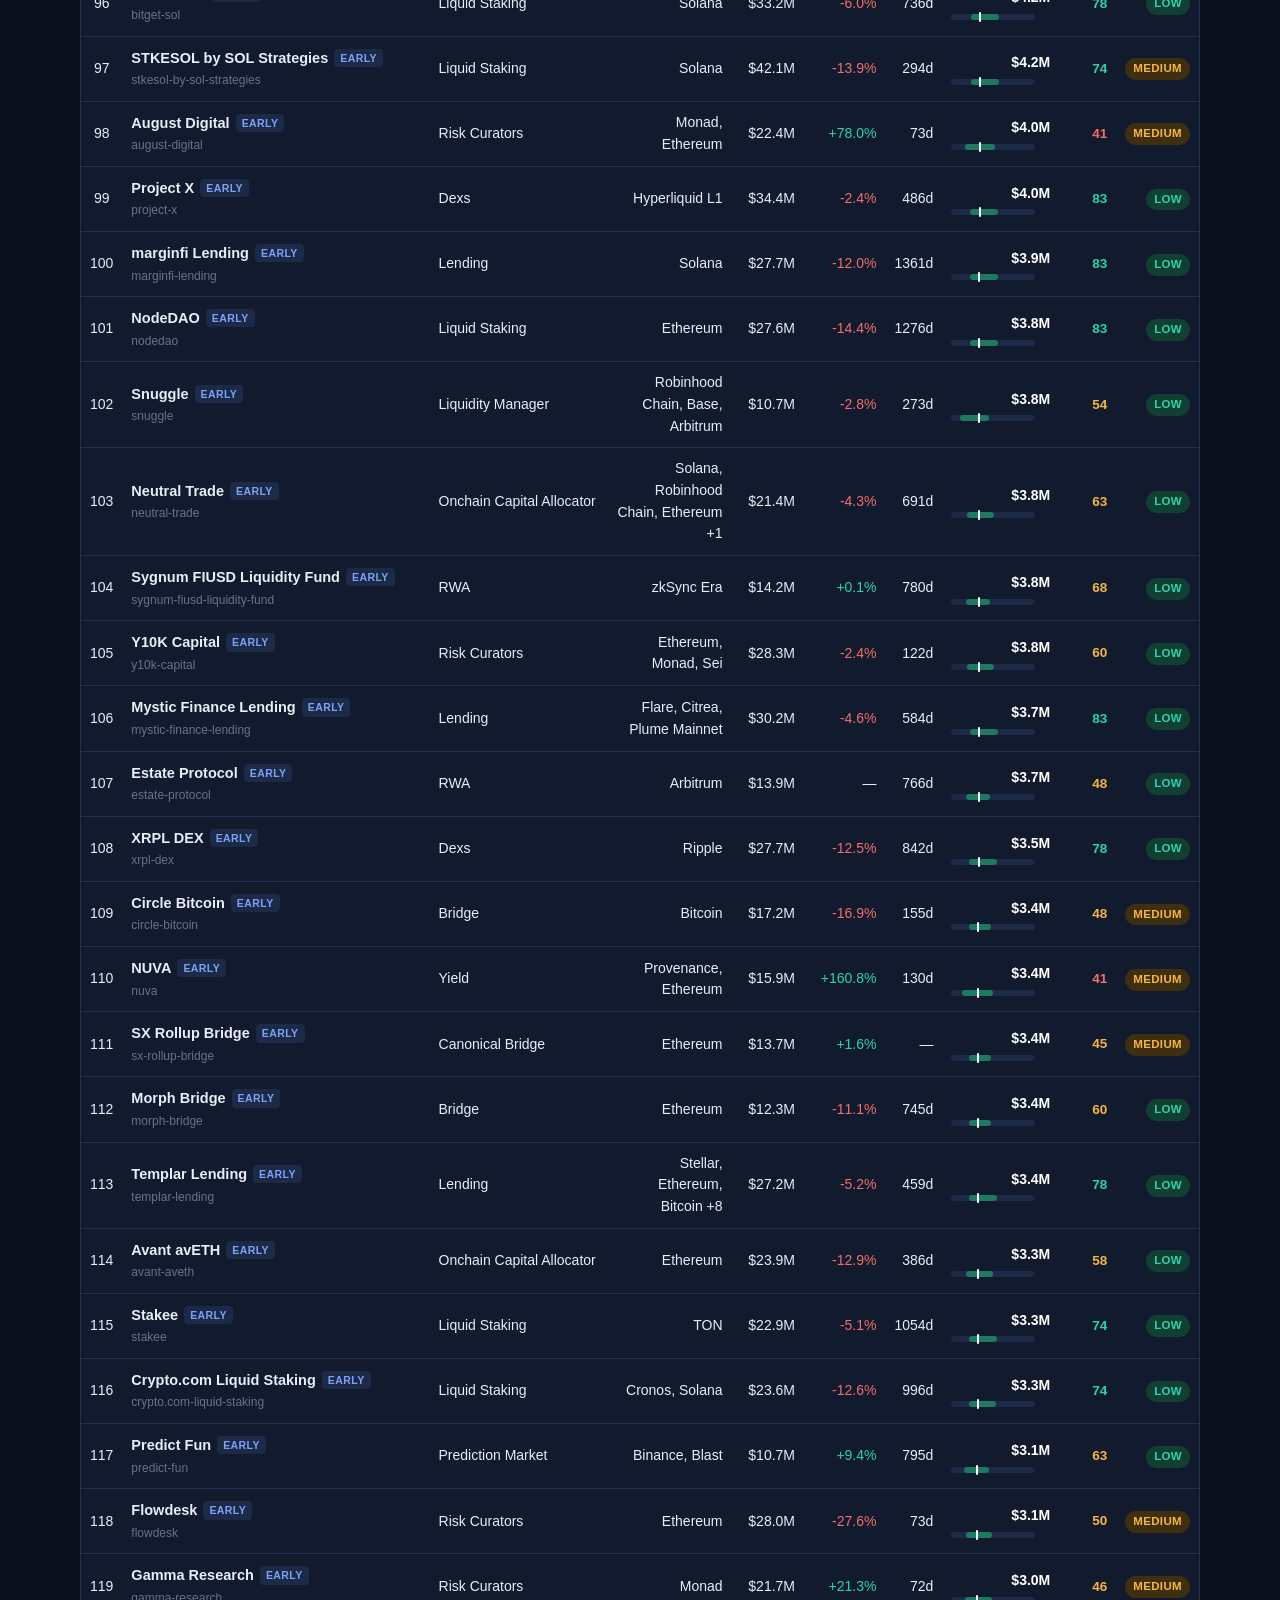
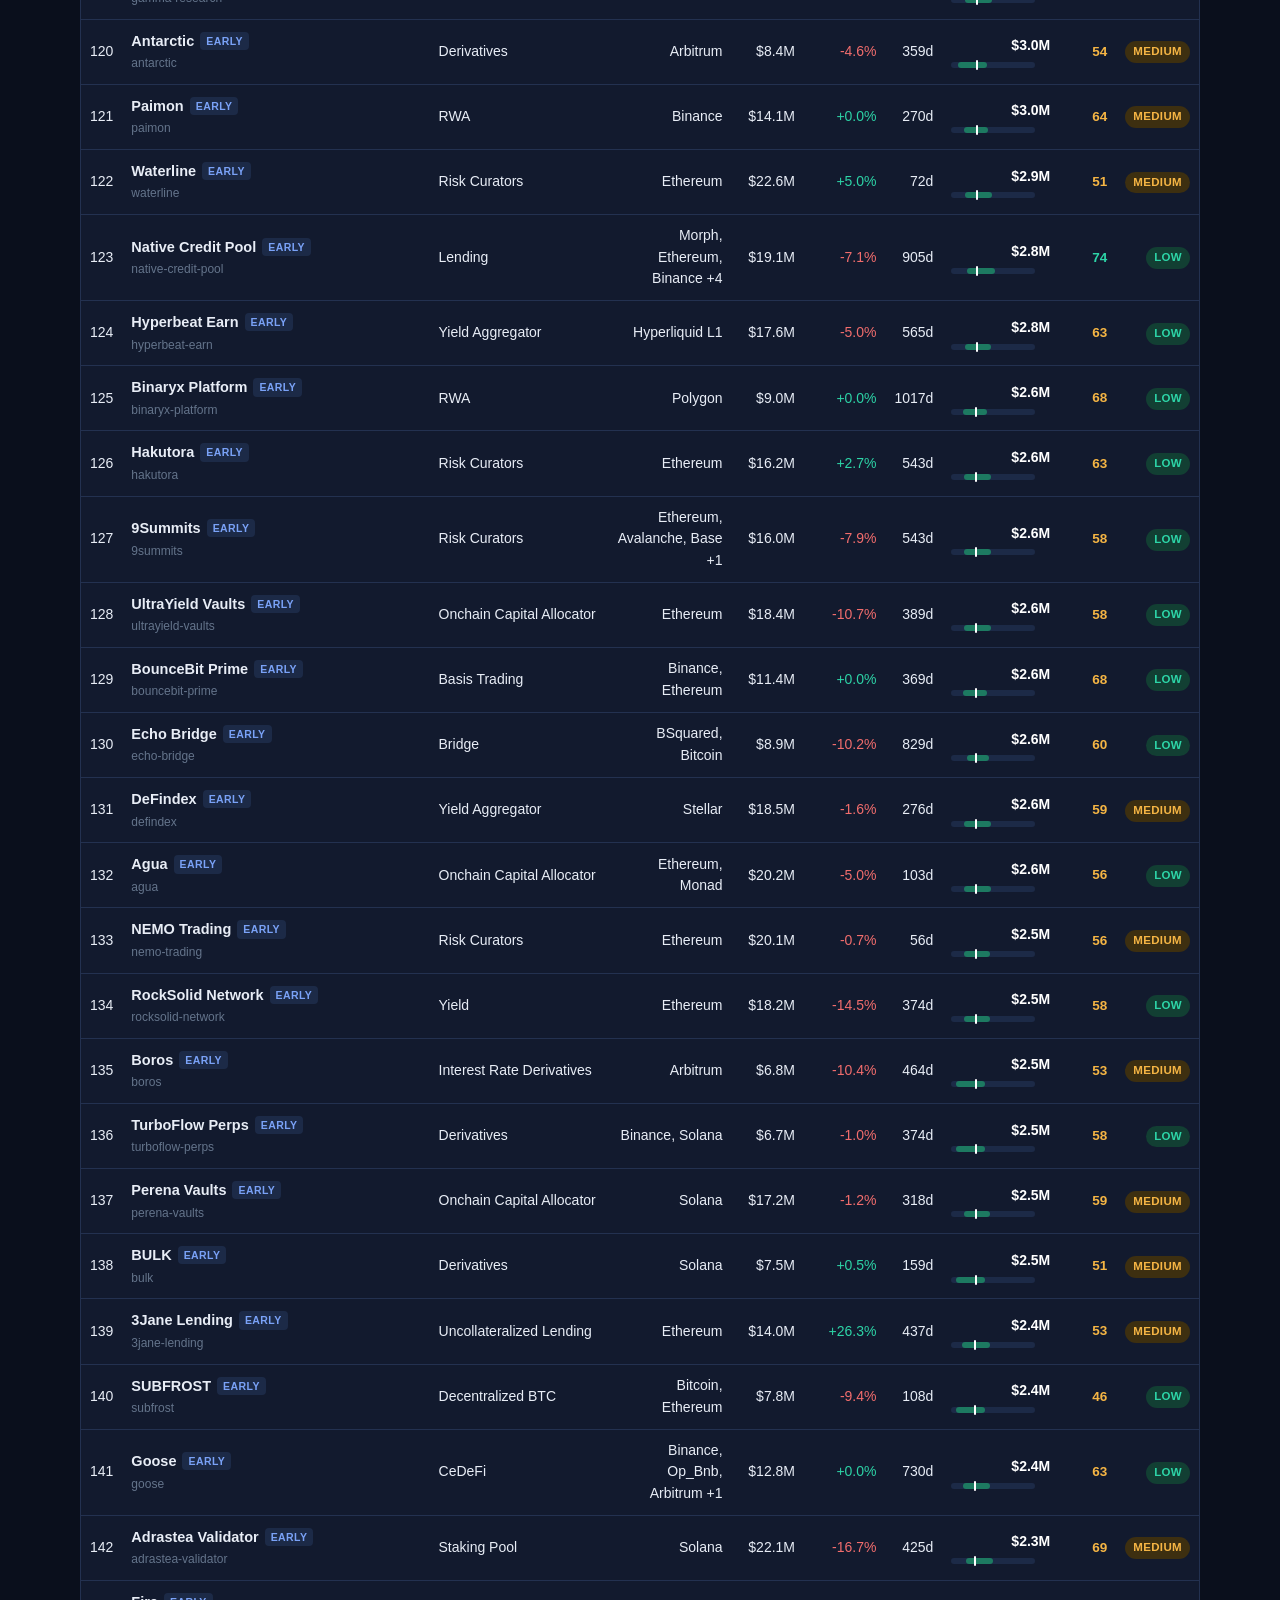
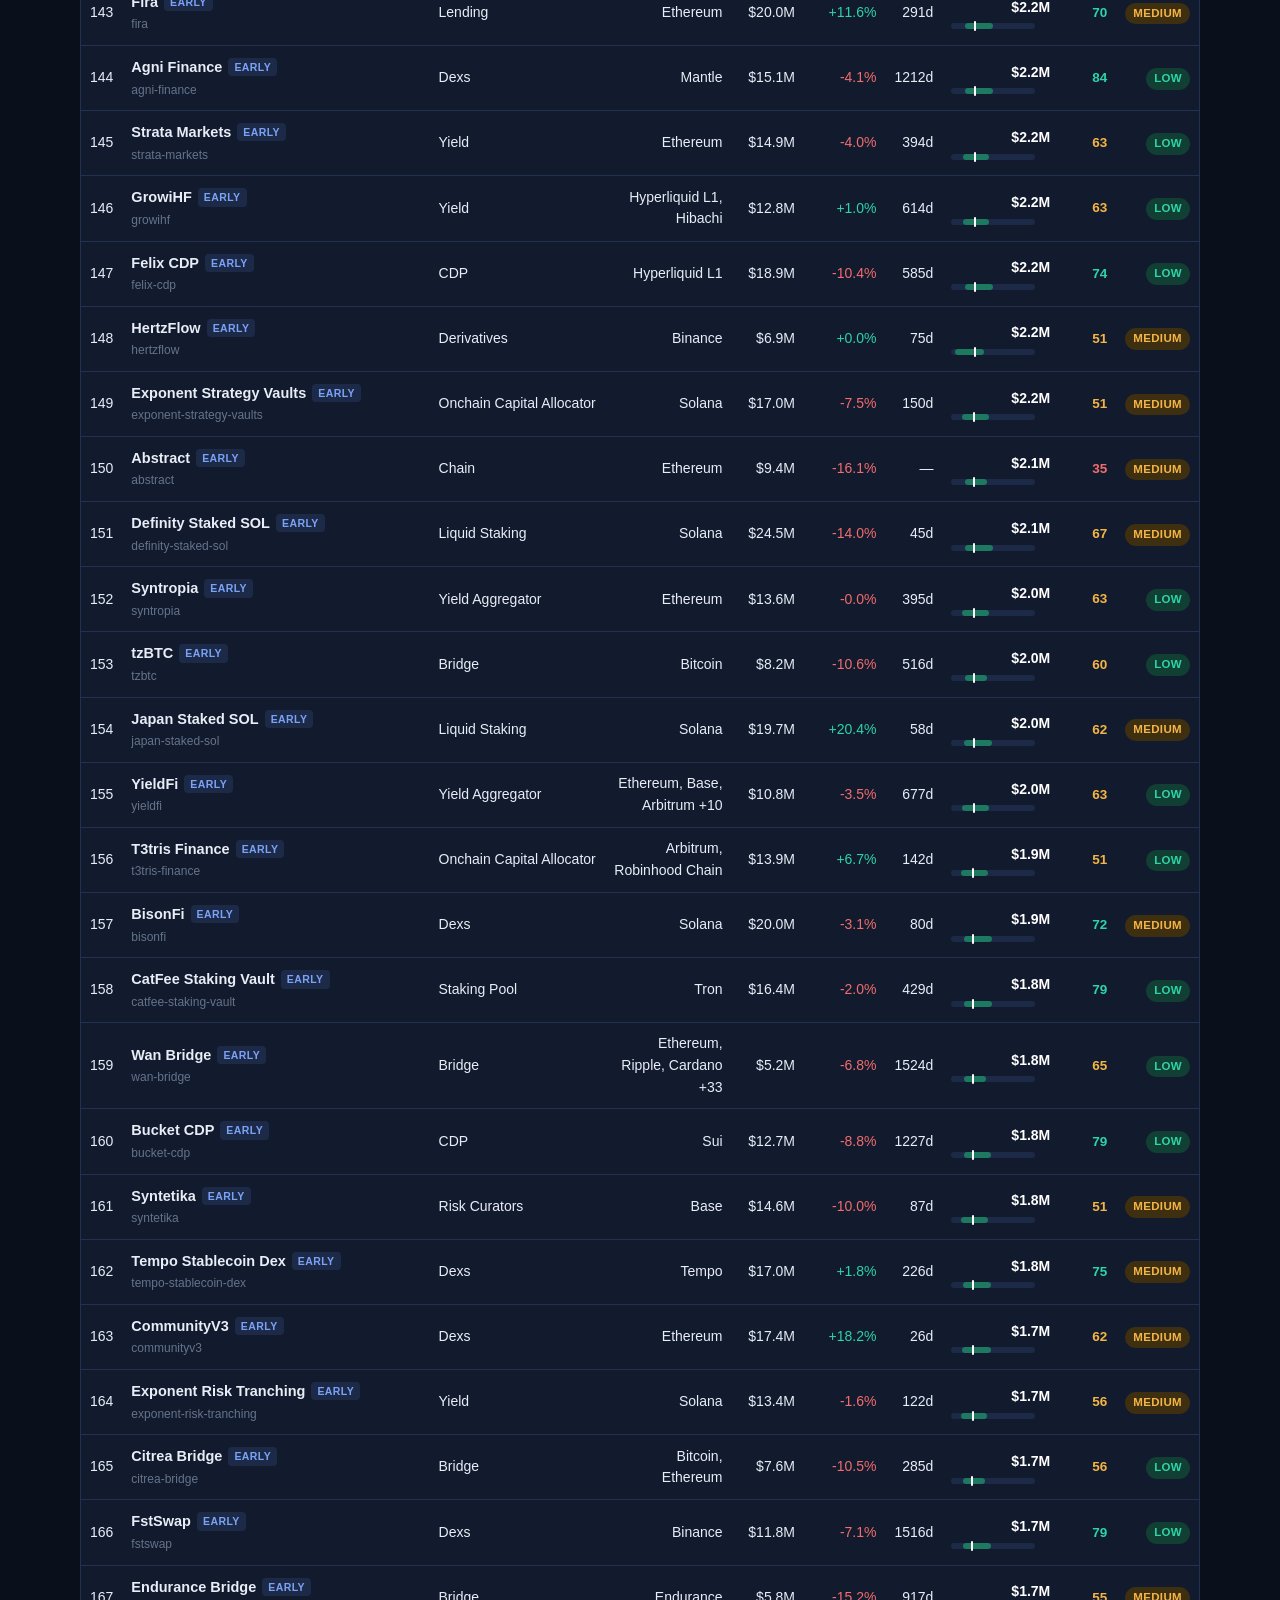
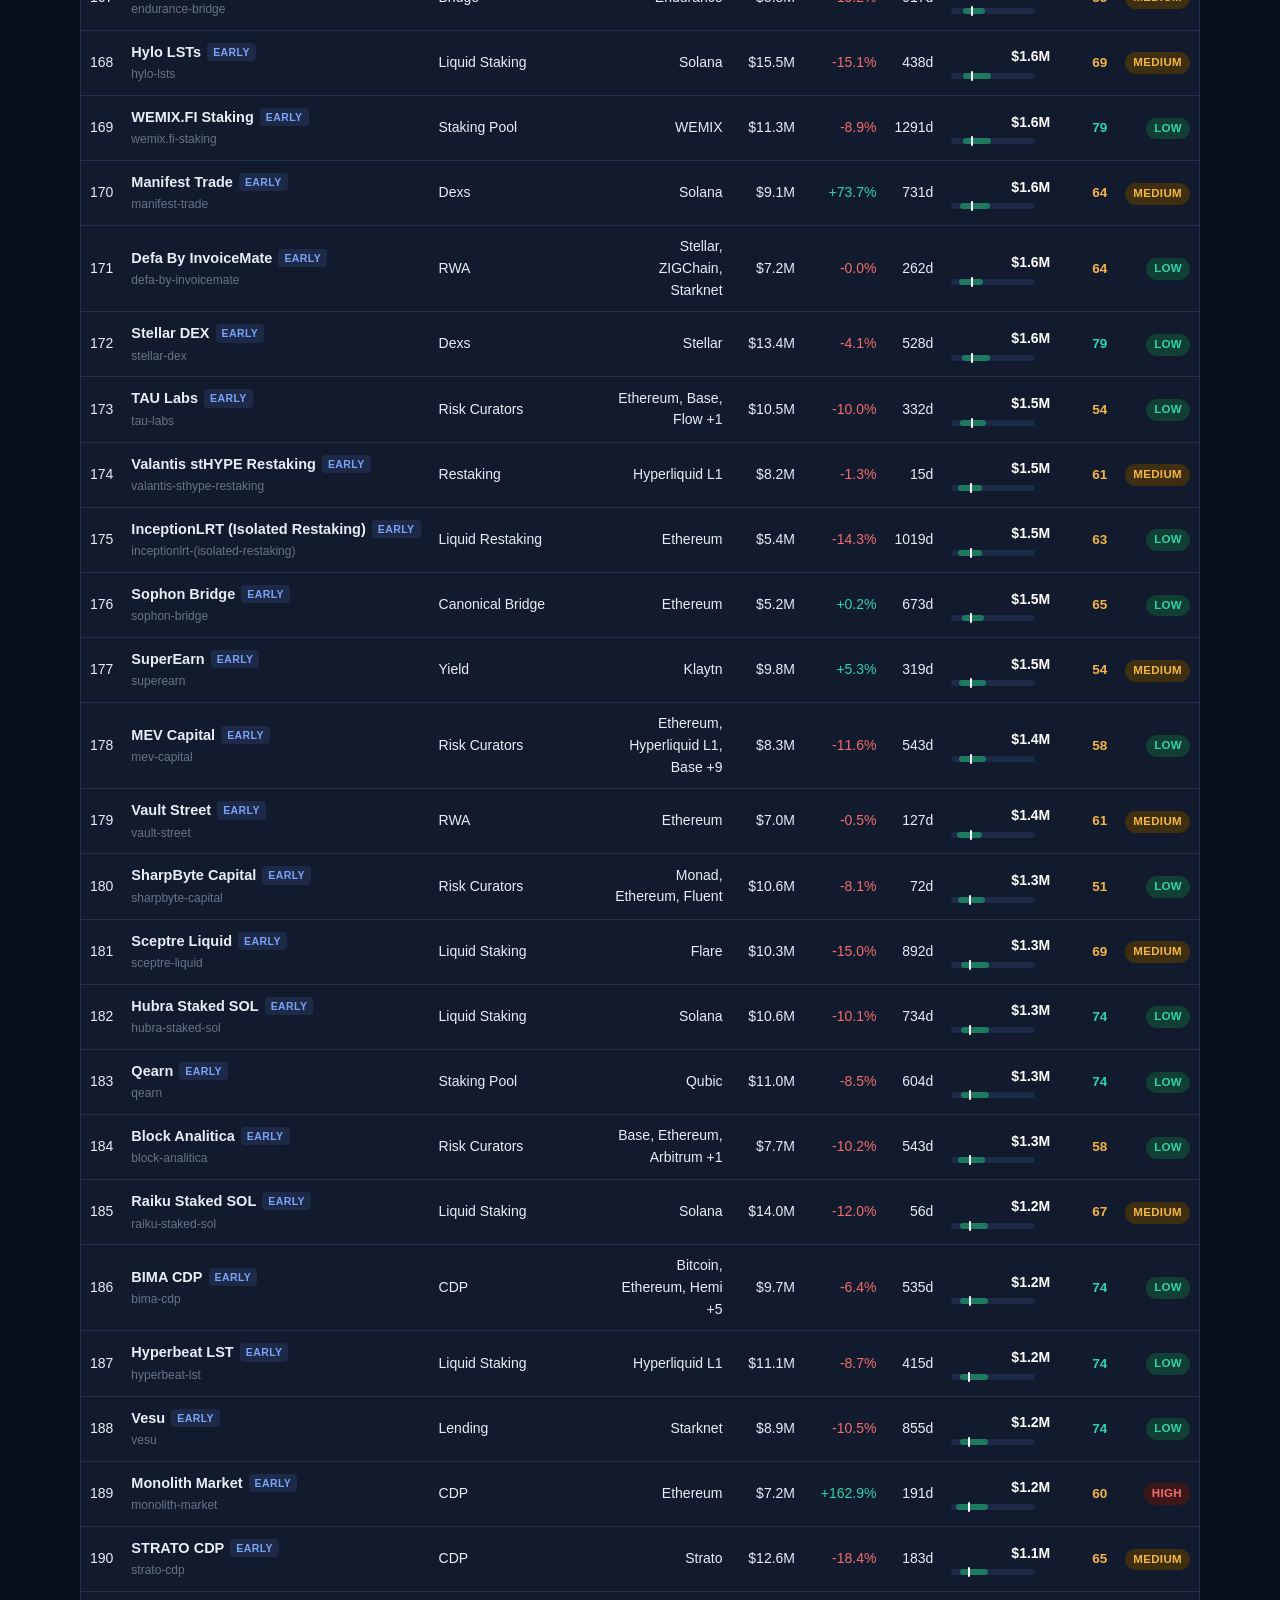
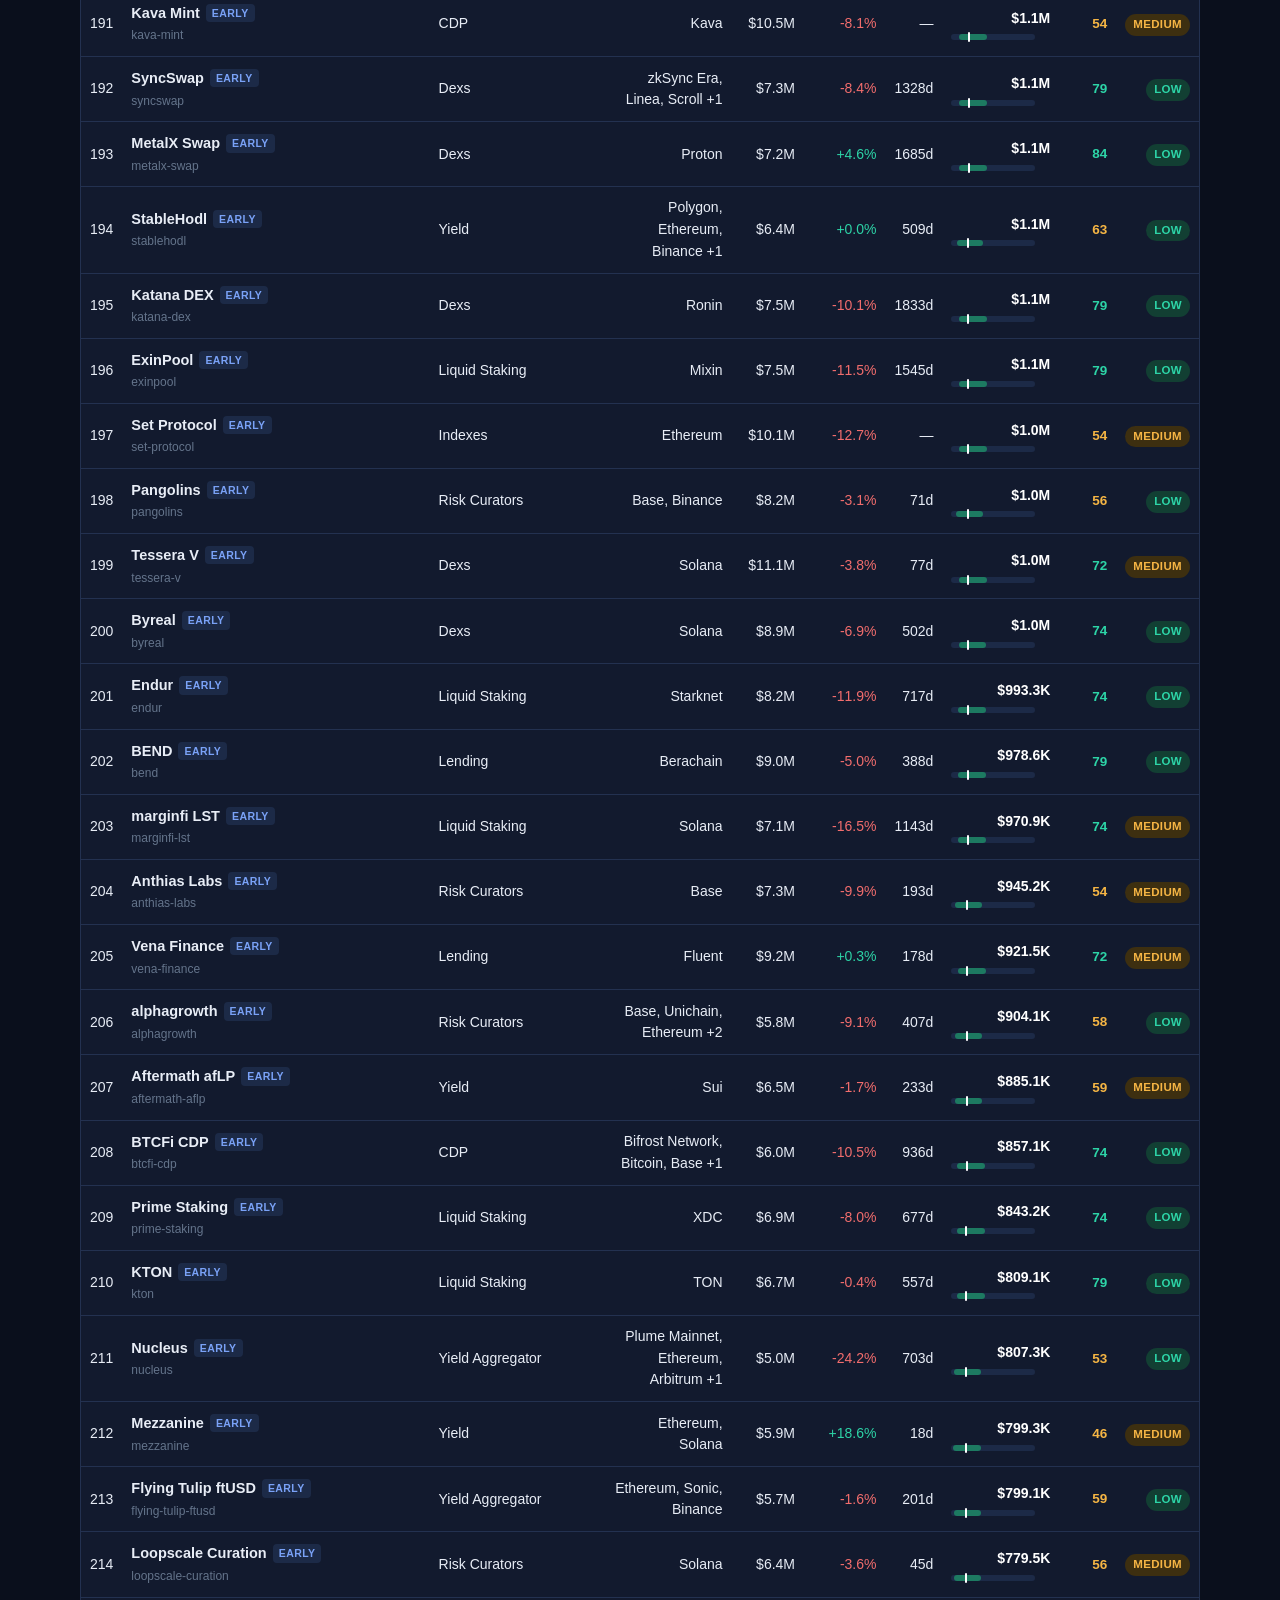
==== commit bdf58a67: "Radar v5: scenario ranges, confidence scores, cross-check validation, shortlist and avoid list" ====
--- a/out/dashboard/index.html
+++ b/out/dashboard/index.html
@@ -10,12 +10,14 @@
 <body>
 <header class="top">
   <div class="wrap">
-    <p class="kicker">Token Launch Radar · model radar-4</p>
+    <p class="kicker">Token Launch Radar · model radar-5</p>
     <h1>Which pre-token protocol is worth the most when it launches?</h1>
     <p class="lede">Every protocol DefiLlama tracks that still records no token, ranked by the implied value of
     its future launch — from the snapshot's own figures: TVL, seven-day growth, age with no token,
-    sector, and chain count. New in radar-4: the sector multiples are calibrated from the snapshot's own
-    launched protocols, not asserted. Nothing here is a guess about a name; the same formula scores all 226 rows.</p>
+    sector, and chain count. New in radar-5: every row carries a bear-to-bull scenario range and a
+    confidence score for the evidence behind its number, the board is cross-checked against the
+    snapshot's own launched protocols, and a shortlist says where to start. Nothing here is a guess
+    about a name; the same formula scores all 226 rows.</p>
     <p class="meta" id="meta">Loading snapshot…</p>
   </div>
 </header>
@@ -26,7 +28,9 @@
   <section class="panel" id="detail" hidden aria-label="Protocol detail"></section>
   <section class="panel" id="compare" hidden aria-label="Compare two protocols"></section>
   <section class="panel tablewrap" id="table" aria-label="Ranked board"></section>
+  <section class="panel" id="picks" aria-label="Shortlist and avoid list"></section>
   <section class="panel model" id="model" aria-label="How the model works"></section>
+  <section class="panel model" id="valid" aria-label="Cross-check against launched protocols"></section>
   <section class="panel model" id="verify" aria-label="Verify this board"></section>
 </main>
 <footer class="wrap">
@@ -34,9 +38,11 @@
   watchlist plus all 186 rankable pre-token protocols below the watchlist floor; 116 pre-token
   records are not ranked (42 exchanges, 11 versioned pools of another protocol, and 63 above the
   floor that the snapshot's own watchlist sets aside as bridges and wrapped or staked products of
-  tokens that trade — the verification section above names all 116). Live-token protocols are
-  shown separately with the market's own values, never mixed into the ranking. This page makes no
-  network requests; its whole dataset is baked in. Model radar-4.</p>
+  tokens that trade — the verification section above names all 116). Every value is a scenario, not
+  a promise: the base case is the board's ranking number, and each row's bear-to-bull range spans
+  what its sector's launches actually did. Live-token protocols are shown separately with the
+  market's own values, never mixed into the ranking. This page makes no network requests; its
+  whole dataset is baked in. Model radar-5.</p>
 </footer>
 <script src="../data.js"></script>
 <script src="app.js"></script>
--- a/out/dashboard/app.css
+++ b/out/dashboard/app.css
@@ -165,3 +165,45 @@
   .cat { grid-template-columns: 130px 1fr 60px 80px; }
   h1 { font-size: 24px; }
 }
+
+/* scenario range bar (radar-5): bear-to-bull span on the board's log scale, base ticked */
+.rng { position: relative; display: block; width: 84px; height: 6px; margin-top: 5px; background: #1c2a47; border-radius: 3px; }
+.rng i { position: absolute; top: 0; height: 100%; background: var(--accent-dim); border-radius: 3px; }
+.rng b { position: absolute; top: -2px; width: 2px; height: 10px; background: #fff; border-radius: 1px; transform: translateX(-1px); }
+.rng.wide { width: 100%; height: 8px; margin: 8px 0 4px; }
+.rng.wide b { height: 12px; }
+.tablenote { padding: 10px 16px 12px; color: var(--muted); font-size: 12.5px; margin: 0; }
+
+/* confidence score: the evidence behind a row's number */
+.cf { font-weight: 700; font-variant-numeric: tabular-nums; }
+.cf.HIGH { color: var(--accent); }
+.cf.MEDIUM { color: var(--amber); }
+.cf.LOW { color: var(--red); }
+td .cf { font-size: 13.5px; }
+
+/* scenario block in the detail view */
+.scen { background: var(--surface-2); border: 1px solid var(--border); border-radius: 8px; padding: 12px 14px; margin: 0 0 12px; }
+.scen-head { color: var(--muted); font-size: 12px; text-transform: uppercase; letter-spacing: .06em; margin-bottom: 8px; }
+.scen-vals { display: flex; flex-wrap: wrap; gap: 6px 18px; font-size: 13.5px; color: var(--muted); }
+.scen-vals b { color: var(--text); font-variant-numeric: tabular-nums; }
+.scen-vals .base b { color: var(--accent); }
+.scen-note { margin: 8px 0 0; color: var(--muted); font-size: 12.5px; }
+.scen-note b { color: var(--text); }
+
+/* shortlist + avoid list */
+.pickgrid { display: grid; grid-template-columns: repeat(2, 1fr); gap: 10px; }
+.pick { display: block; width: 100%; text-align: left; background: var(--surface-2); border: 1px solid var(--border); border-radius: 8px; padding: 12px 14px; color: var(--text); font: inherit; cursor: pointer; }
+.pick:hover { border-color: var(--accent-dim); }
+.pick b { font-size: 15px; }
+.pickval { display: block; color: var(--accent); font-weight: 700; font-size: 13.5px; margin: 3px 0; font-variant-numeric: tabular-nums; }
+.pickwhy { display: block; color: #c6d0e2; font-size: 13px; margin-bottom: 8px; }
+.pickmeta { display: block; }
+.basket { margin: 14px 0 4px; color: #c6d0e2; font-size: 13.5px; }
+.basket b { color: var(--accent); font-variant-numeric: tabular-nums; }
+.avoidhead { margin: 16px 0 6px; font-size: 13px; text-transform: uppercase; letter-spacing: .06em; color: var(--red); }
+.avoid { margin: 0; padding-left: 18px; color: #c6d0e2; font-size: 13.5px; }
+.avoid li { margin-bottom: 5px; }
+.avoid .pickval { display: inline; margin: 0; color: var(--amber); }
+.avoidname { background: none; border: 0; padding: 0; color: var(--text); font: inherit; cursor: pointer; }
+.avoidname:hover { color: var(--accent); }
+@media (max-width: 760px) { .pickgrid { grid-template-columns: 1fr; } }
